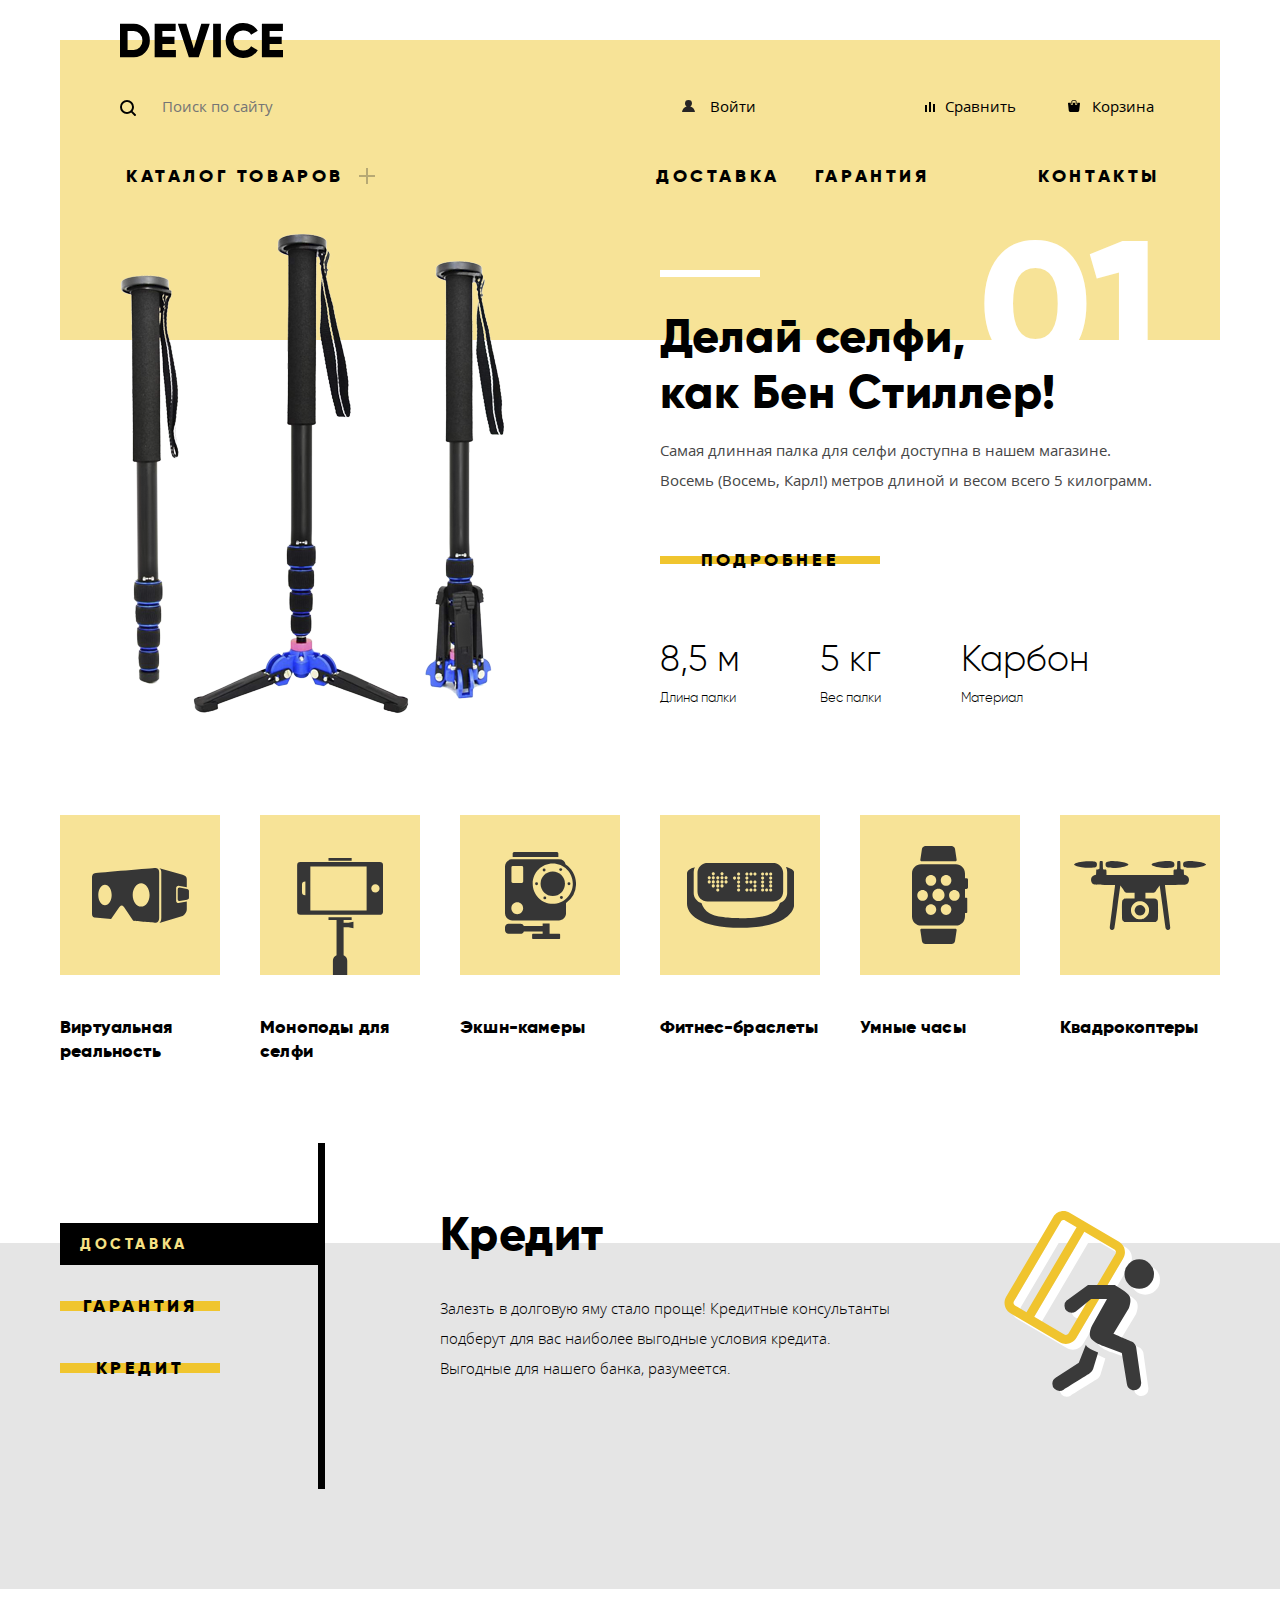
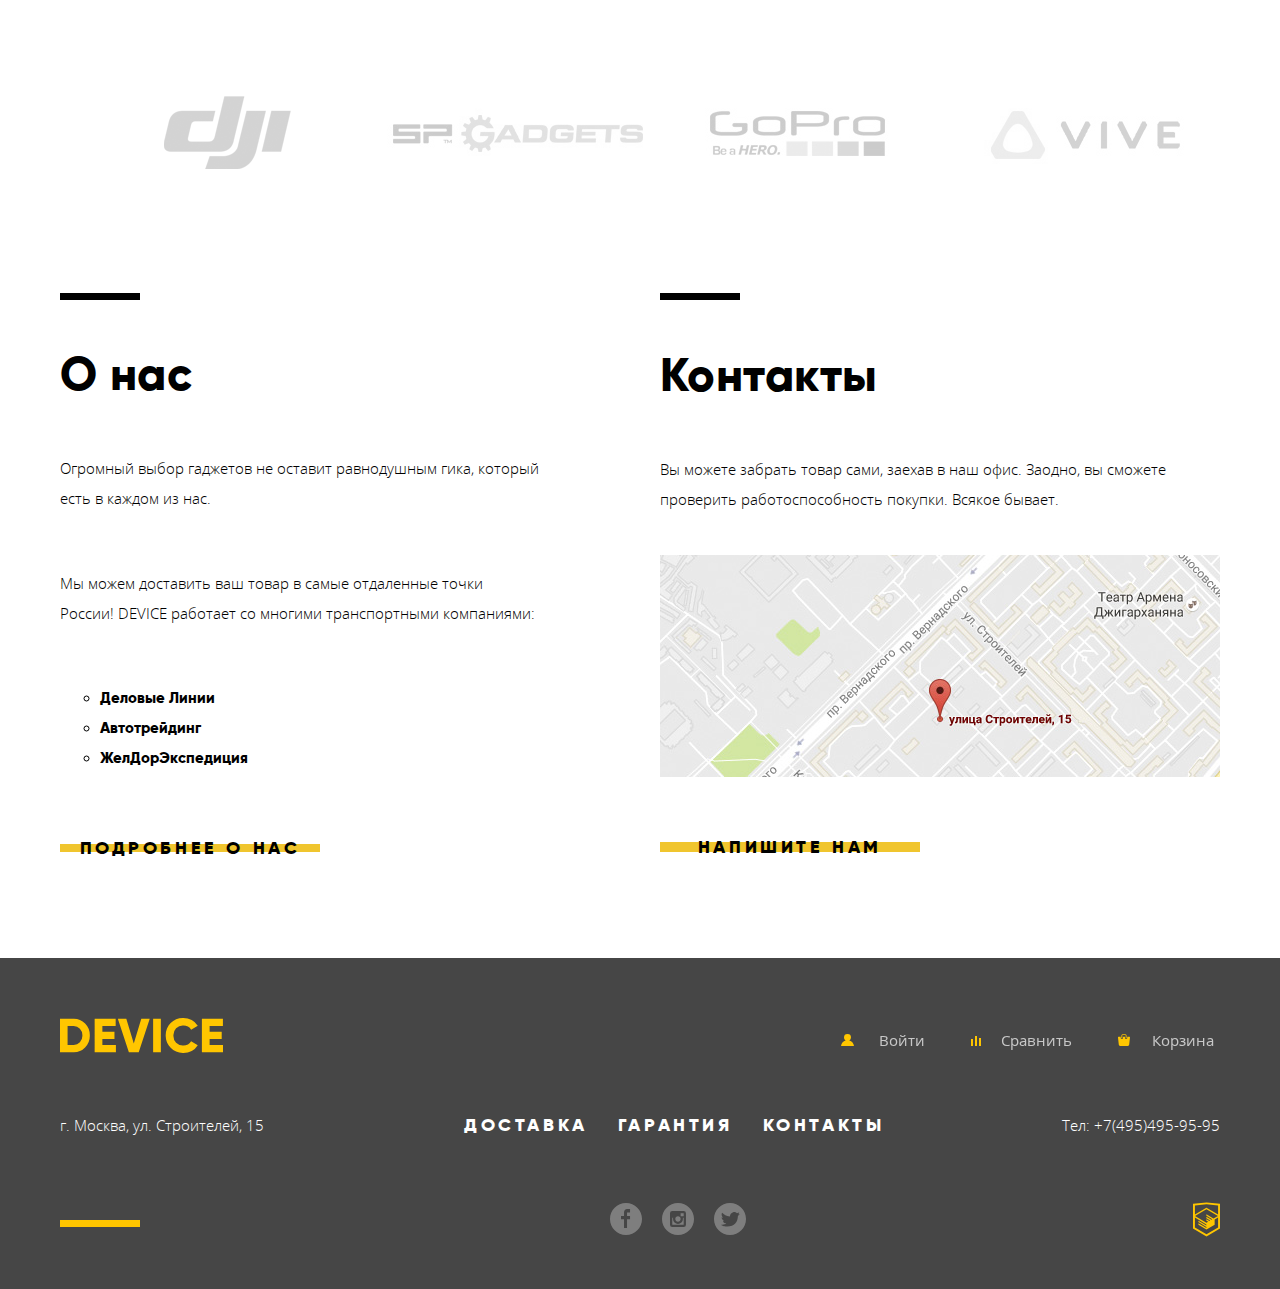
==== index.html @ 6a4970f3 "Верстка главной" ====
<!DOCTYPE html>
<html lang="ru">
<head>
	<meta charset="UTF-8">
	<title>Device</title>
    <link rel="stylesheet" href="css/fonts.css">
    <link rel="stylesheet" href="css/style.css">
</head>
<body class="page">
	<!-- Шапка -->
	<header class="header">
		<!-- Логотип -->
		<a class="logotype header__logotype">
			<svg xmlns="http://www.w3.org/2000/svg" width="163" height="35" viewBox="0 0 163 35">
                <path d="M-.151.702v33.6h13.532a15.72 15.72 0 0 0 11.72-4.824 16.458 16.458 0 0 0 4.712-11.976 16.458 16.458 0 0 0-4.712-11.976A15.723 15.723 0 0 0 13.381.702H-.151zM7.582 26.91V8.091h5.8a8.646 8.646 0 0 1 6.5 2.568 9.407 9.407 0 0 1 2.489 6.84 9.406 9.406 0 0 1-2.489 6.84 8.642 8.642 0 0 1-6.5 2.568h-5.8zm34.8-5.952h12.082v-7.3H42.378V8.091h13.291V.702H34.645v33.6H55.91V26.91H42.378v-5.952zm36.343 13.344L89.744.702h-8.458l-7.491 24.72L66.304.702h-8.457l11.019 33.6h9.859zm14.4 0h7.733V.702h-7.733v33.6zm38.615-1.416a15.506 15.506 0 0 0 6.041-5.688l-6.67-3.84a7.482 7.482 0 0 1-3.165 3.024 9.87 9.87 0 0 1-4.664 1.1 9.595 9.595 0 0 1-7.177-2.736 9.909 9.909 0 0 1-2.682-7.248 9.909 9.909 0 0 1 2.682-7.248 9.595 9.595 0 0 1 7.177-2.736 9.897 9.897 0 0 1 4.639 1.08 7.592 7.592 0 0 1 3.19 3.048l6.67-3.84a15.873 15.873 0 0 0-6.09-5.688 17.42 17.42 0 0 0-8.409-2.088c-9.779-.272-17.797 7.691-17.591 17.472-.208 9.781 7.809 17.747 17.588 17.476a17.52 17.52 0 0 0 8.458-2.088zm17.881-11.928h12.082v-7.3h-12.085V8.091h13.29V.702h-21.023v33.6h21.265V26.91h-13.532v-5.952z" data-name="-e-logo"/>
            </svg>
		</a>
		<!-- Меню -->
		<section class="menu">
			<h2 class="visually-hidden">Меню</h2>
			<!-- Поиск -->
			<form class="search search-icon" action="https://echo.htmlacademy.ru" method="get">
				<input class="search__input" name="search-field" type="text" placeholder="Поиск по сайту">
			</form>

			<!-- Блок пользователя -->
			<ul class="user-menu">
				<li class="user-menu__item">
					<button class="user-menu__button login-icon" type="button">Войти</button>
				</li>
			</ul>

			<!-- Блок корзины -->
			<ul class="cart-menu">
				<li class="cart-menu__item">
					<button class="cart-menu__button compare-icon" type="button">Сравнить</button>
				</li>
				<li class="cart-menu__item">
					<button class="cart-menu__button cart-icon" type="button">Корзина</button>
				</li>
			</ul>
		</section>

		<!-- Навигация -->
		<nav class="navigation">
			<h2 class="visually-hidden">Навигация</h2>
			<ul class="navigation__list">
				<li class="navigation__item">
					<button class="navigation__button plus-icon" type="button">Каталог товаров</button>
				</li>
				<li class="navigation__item">
					<a class="navigation__link" href="">Доставка</a>
				</li>
				<li class="navigation__item">
					<a class="navigation__link" href="">Гарантия</a>
				</li>
				<li class="navigation__item">
					<a class="navigation__link" href="">Контакты</a>
				</li>
			</ul>

            <div class="dropdown navigation__dropdown">
                <ul class="dropdown__list">
                    <li class="dropdown__item">
                        <a class="dropdown__link" href="">Виртуальная реальность</a>
                    </li>
                    <li class="dropdown__item">
                        <a class="dropdown__link" href="">Моноподы для селфи</a>
                    </li>
                    <li class="dropdown__item">
                        <a class="dropdown__link" href="">Экшн-камеры</a>
                    </li>
                    <li class="dropdown__item">
                        <a class="dropdown__link" href="">Фитнес-браслеты</a>
                    </li>
                    <li class="dropdown__item">
                        <a class="dropdown__link" href="">Умные часы</a>
                    </li>
                    <li class="dropdown__item">
                        <a class="dropdown__link" href="">Квадрокоптеры</a>
                    </li>
                </ul>
            </div>
		</nav>
	</header>

	<!-- Основное содержание -->
	<main class="main">
		<!-- Промо -->
		<section class="promo">
			<h2 class="visually-hidden">Специальные предложения</h2>
			<!-- Слайдер -->
			<div class="slider">
				<ul class="slider__cards">
					<li class="product-card slider__card">
						<div class="product-card__info">
							<h3 class="product-card__title">
								Делай селфи, <br>
								как Бен Стиллер!
							</h3>
							<p class="product-card__text">
								Самая длинная палка для селфи доступна в нашем магазине.<br>
								Восемь (Восемь, Карл!) метров длиной и весом всего 5 килограмм.
							</p>
                            <div class="product-card__row">
                                <a class="button product-card__button" href="">Подробнее</a>
                            </div>
							<dl class="product-card__characters">
								<div class="product-card__characters-group">
									<dt class="product-card__key">Длина палки</dt>
									<dd class="product-card__value">8,5 м</dd>
								</div>
								<div class="product-card__characters-group">
									<dt class="product-card__key">Вес палки</dt>
									<dd class="product-card__value">5 кг</dd>
								</div>
								<div class="product-card__characters-group">
									<dt class="product-card__key">Материал</dt>
									<dd class="product-card__value">Карбон</dd>
								</div>
							</dl>
						</div>
						<img class="product-card__image" src="img/slider-1-png.png" alt="Самая длинная селфи-палка" width="384" height="486">
                        <span class="slider__index">01</span>
					</li>
					<li class="product-card slider__card">
						<div class="product-card__info">
							<h3 class="product-card__title">
								Худеем<br>
								правильно!
							</h3>
							<p class="product-card__text">
								Мотивирующие фитнес-браслеты помогут найти в себе силы
								не пропускать занятия и соблюдать диету.
							</p>
                            <a class="button" href="">Подробнее</a>
							<dl class="product-card__characters">
								<div class="product-card__characters-group">
									<dt class="product-card__key">Без подзарядки</dt>
									<dd class="product-card__value">48 часов</dd>
								</div>
							</dl>
						</div>
						<img class="product-card__image" src="img/slider-2-png.png" alt="Мотивирующий фитнес-браслет" width="345" height="485">
                        <span class="slider__index">02</span>
					</li>
					<li class="product-card slider__card">
						<div class="product-card__info">
							<h3 class="product-card__title">
								Порхает как бабочка,<br>
								жалит как пчела!
							</h3>
							<p class="product-card__text">
								Этот обычный, на первый взгляд, квадрокоптер оснащен
								мощным лазером, замаскированным под стандартную камеру.
							</p>
                            <a class="button" href="">Подробнее</a>
							<dl class="product-card__characters">
								<div class="product-card__characters-group">
									<dt class="product-card__key">Дальность полета</dt>
									<dd class="product-card__value">800 м</dd>
								</div>
								<div class="product-card__characters-group">
									<dt class="product-card__key">Радиус поражения</dt>
									<dd class="product-card__value">50 м</dd>
								</div>
							</dl>
						</div>
						<img class="product-card__image" src="img/slider-3-png.png" alt="Необычный квадрокоптер" width="526" height="334">
                        <span class="slider__index">03</span>
					</li>
				</ul>
			</div>
		</section>

		<!-- Каталог -->
		<section class="catalog main__catalog">
			<h2 class="visually-hidden">Каталог</h2>
			<ul class="catalog__list">
				<li class="catalog__item">
					<a class="catalog__link catalog__link--bg_virtual-reality" href="">Виртуальная реальность</a>
				</li>
				<li class="catalog__item">
					<a class="catalog__link catalog__link--bg_monopods-for-selfie" href="catalog.html">Моноподы для селфи</a>
				</li>
				<li class="catalog__item">
					<a class="catalog__link catalog__link--bg_action-cameras" href="">Экшн-камеры</a>
				</li>
				<li class="catalog__item">
					<a class="catalog__link catalog__link--bg_fitness-bracelets" href="">Фитнес-браслеты</a>
				</li>
				<li class="catalog__item">
					<a class="catalog__link catalog__link--bg_smart-watches" href="">Умные часы</a>
				</li>
				<li class="catalog__item">
					<a class="catalog__link catalog__link--bg_quadcopters" href="">Квадрокоптеры</a>
				</li>
			</ul>
		</section>

		<!-- Услуги -->
		<section class="services">
			<h2 class="visually-hidden">Услуги</h2>

            <div class="services__content">
    			<!-- Вкладки -->
    			<ul class="services__tabs">
    				<li class="services__tab">
    					<button class="services__button" type="button">Доставка</button>
    				</li>
    				<li class="services__tab">
    					<button class="button button--s" type="button">Гарантия</button>
    				</li>
    				<li class="services__tab">
    					<button class="button button--s" type="button">Кредит</button>
    				</li>
    			</ul>

                <div class="descriptions-wrapper">
                    <!-- Список описаний -->
        			<ul class="services__descriptions">
        				<li class="services__description delivery-icon">
        					<h3 class="services__title">Доставка</h3>
        					<p class="services__text">
        						Мы с удовольствием доставим ваш товар прямо к вашему подъезду совершенно бесплатно! Ведь мы неплохо заработаем, поднимая его на ваш этаж.
        					</p>
        				</li>
        				<li class="services__description warranty-icon">
        					<h3 class="services__title">Гарантия</h3>
        					<p class="services__text">
        						Если из-за возгорания купленного у нас товара у вас сгорит дом — не переживайте, мы выдадим вам новый.
        						Товар, не дом, конечно же.
        					</p>
        				</li>
        				<li class="services__description credit-icon">
        					<h3 class="services__title">Кредит</h3>
        					<p class="services__text">
        						Залезть в долговую яму стало проще! Кредитные консультанты подберут для вас наиболее выгодные
        						условия кредита. Выгодные для нашего банка, разумеется.
        					</p>
        				</li>
        			</ul>
                </div>
            </div>
		</section>

		<!-- Производители -->
		<section class="brands">
			<h2 class="visually-hidden">Популярные бренды</h2>
			<ul class="brands__list">
				<li class="brands__item">
					<img class="brands__image" src="img/logo-1-jpg.png" alt="" width="260" height="100">
				</li>
				<li class="brands__item">
					<img class="brands__image" src="img/logo-2-jpg.png" alt="" width="260" height="100">
				</li>
				<li class="brands__item">
					<img class="brands__image" src="img/logo-3-jpg.png" alt="" width="260" height="100">
				</li>
				<li class="brands__item">
					<img class="brands__image" src="img/logo-4-jpg.png" alt="" width="260" height="100">
				</li>
			</ul>
		</section>

		<div class="main__row">
			<!-- О нас -->
			<section class="about-us">
				<h2 class="about-us__title">О нас</h2>
				<p class="about-us__text">
					Огромный выбор гаджетов не оставит равнодушным гика, который есть в каждом из нас.
				</p>
				<p class="about-us__text">
					Мы можем доставить ваш товар в самые отдаленные точки России! DEVICE работает со многими транспортными компаниями:
				</p>
				<ul class="about-us__delivery-companies">
					<li class="about-us__delivery-company">Деловые Линии</li>
					<li class="about-us__delivery-company">Автотрейдинг</li>
					<li class="about-us__delivery-company">ЖелДорЭкспедиция</li>
				</ul>
				<a class="button button--xl about-us__button" href="">Подробнее о нас</a>
			</section>

			<!-- Контакты -->
			<section class="contacts">
				<h2 class="contacts__title">Контакты</h2>
				<p class="contacts__text">
					Вы можете забрать товар сами, заехав в наш офис. Заодно, вы сможете проверить работоспособность покупки. Всякое бывает.
				</p>
				<div class="contacts__map">
					<img src="img/map-jpg.jpg" alt="Карта" width="560" height="222">
				</div>
				<button class="button button--xl contacts__button" type="button">Напишите нам</button>
			</section>
		</div>
	</main>

	<!-- Подвал -->
	<footer class="footer">
		<div class="footer__row">
			<!-- Логотип -->
			<a class="logotype logotype--gold">
				<svg xmlns="http://www.w3.org/2000/svg" width="163" height="35" viewBox="0 0 163 35">
                    <path d="M-.151.702v33.6h13.532a15.72 15.72 0 0 0 11.72-4.824 16.458 16.458 0 0 0 4.712-11.976 16.458 16.458 0 0 0-4.712-11.976A15.723 15.723 0 0 0 13.381.702H-.151zM7.582 26.91V8.091h5.8a8.646 8.646 0 0 1 6.5 2.568 9.407 9.407 0 0 1 2.489 6.84 9.406 9.406 0 0 1-2.489 6.84 8.642 8.642 0 0 1-6.5 2.568h-5.8zm34.8-5.952h12.082v-7.3H42.378V8.091h13.291V.702H34.645v33.6H55.91V26.91H42.378v-5.952zm36.343 13.344L89.744.702h-8.458l-7.491 24.72L66.304.702h-8.457l11.019 33.6h9.859zm14.4 0h7.733V.702h-7.733v33.6zm38.615-1.416a15.506 15.506 0 0 0 6.041-5.688l-6.67-3.84a7.482 7.482 0 0 1-3.165 3.024 9.87 9.87 0 0 1-4.664 1.1 9.595 9.595 0 0 1-7.177-2.736 9.909 9.909 0 0 1-2.682-7.248 9.909 9.909 0 0 1 2.682-7.248 9.595 9.595 0 0 1 7.177-2.736 9.897 9.897 0 0 1 4.639 1.08 7.592 7.592 0 0 1 3.19 3.048l6.67-3.84a15.873 15.873 0 0 0-6.09-5.688 17.42 17.42 0 0 0-8.409-2.088c-9.779-.272-17.797 7.691-17.591 17.472-.208 9.781 7.809 17.747 17.588 17.476a17.52 17.52 0 0 0 8.458-2.088zm17.881-11.928h12.082v-7.3h-12.085V8.091h13.29V.702h-21.023v33.6h21.265V26.91h-13.532v-5.952z" data-name="-e-logo"/>
                </svg>
			</a>

			<!-- Блок пользователя -->
			<ul class="user-menu footer__user-menu">
				<li class="user-menu__item login-icon login-icon--gold">
					<button class="user-menu__button user-menu__button--color_white" type="button">Войти</button>
				</li>
			</ul>

			<!-- Блок корзины -->
			<ul class="cart-menu footer__cart-menu">
				<li class="cart-menu__item compare-icon compare-icon--gold">
					<button class="cart-menu__button cart-menu__button--color_white" type="button">Сравнить</button>
				</li>
				<li class="cart-menu__item cart-icon cart-icon--gold">
					<button class="cart-menu__button cart-menu__button--color_white" type="button">Корзина</button>
				</li>
			</ul>
		</div>

		<div class="footer__row">
			<address class="address">г. Москва, ул. Строителей, 15</address>

			<!-- Навигация -->
			<nav class="footer-navigation">
				<h2 class="visually-hidden">Навигация</h2>
				<ul class="footer-navigation__list">
					<li class="footer-navigation__item">
						<a class="footer-navigation__link" href="">Доставка</a>
					</li>
					<li class="footer-navigation__item">
						<a class="footer-navigation__link" href="">Гарантия</a>
					</li>
					<li class="footer-navigation__item">
						<a class="footer-navigation__link" href="">Контакты</a>
					</li>
				</ul>
			</nav>

			<span class="telephone">Тел: <a href="tel:+74954959595">+7(495)495-95-95</a></span>
		</div>

		<div class="footer__row footer__string">
			<!-- Социальные сети -->
			<ul class="socials">
				<li class="socials__item">
					<a class="socials__link" href="">
						<img src="img/fb.svg" alt="Мы в Фейсбук" width="32" height="32">
					</a>
				</li>
				<li class="socials__item">
					<a class="socials__link" href="">
						<img src="img/instagram.svg" alt="Мы в Инстаграм" width="32" height="32">
					</a>
				</li>
				<li class="socials__item">
					<a class="socials__link" href="">
						<img src="img/twitter.svg" alt="Мы в Твиттер" width="32" height="32">
					</a>
				</li>
			</ul>

			<!-- Копирайт -->
			<a class="copyright" href="https://up.htmlacademy.ru/htmlcss/26" target="_blank">
				<img src="img/logo-html.svg" alt="Разработано HTML Academy" width="27" height="35">
			</a>
		</div>
	</footer>

	<!-- Модальное окно: Написать нам -->
	<div class="contacts--modal">
		<form class="contacts--modal__form" action="https://echo.htmlacademy.ru" method="post">
			<label for="name-field--modal">Ваше имя:</label>
			<input class="contacts--modal__name-field" id="name-field--modal" type="text">
			<label for="email-field--modal">Ваш e-mail:</label>
			<input class="contacts--modal__email-field" id="email-field--modal" type="email">
			<label for="text-field--modal">Текст письма:</label>
			<textarea class="contacts--modal__text-field" name="text" id="text-field--modal">
				В свободной форме
			</textarea>
			<button class="button" type="submit">Отправить</button>
		</form>
		<button class="contacts--modal__close-button">Закрыть</button>
	</div>

	<!-- Модальное окно: Карта -->
	<div class="map--modal">
        <a class="map--modal__link" href="https://www.google.ru/maps/place/%D1%83%D0%BB.+%D0%A1%D1%82%D1%80%D0%BE%D0%B8%D1%82%D0%B5%D0%BB%D0%B5%D0%B9,+15,+%D0%9C%D0%BE%D1%81%D0%BA%D0%B2%D0%B0,+119311/@55.687034,37.5274293,17z/data=!3m1!4b1!4m5!3m4!1s0x46b54cf65f5c8955:0x694710ccd55501e!8m2!3d55.687031!4d37.529618?hl=ru" target="_blank">
            <img class="map--modal__image" src="img/map-big-jpg.jpg" alt="Адрес: г. Москва, ул. Строителей д. 15" width="960" height="559">
        </a>
		<button class="map--modal__close-button">Закрыть</button>
	</div>
    <script type="text/javascript">
        var sliderCards = document.querySelector(".slider__cards");
        var positionIndex = 0;

        setInterval(function(){
            positionIndex += 600;

            if (positionIndex > 1200) {
                positionIndex = 0;
            }

            sliderCards.style.transform = "translateY(-" + positionIndex + "px)";
        }, 10000);
    </script>
</body>
</html>
---- css/fonts.css ----
@font-face {
  font-family: "Open Sans";
  src: url("../fonts/opensans.woff2") format("woff2"),
       url("../fonts/opensans.woff") format("woff"),
       url("../fonts/OpenSans-Regular.ttf") format("truetype");
  font-weight: 500;
}

@font-face {
  font-family: "Open Sans";
  src: url("../fonts/opensanslight.woff2") format("woff2"),
       url("../fonts/opensanslight.woff") format("woff"),
       url("../fonts/OpenSans-Light.ttf") format("truetype");
  font-weight: 100;
}

@font-face {
  font-family: "Gilroy";
  src: url("../fonts/gilroylight.woff2") format("woff2"),
       url("../fonts/gilroylight.woff") format("woff"),
       url("../fonts/Gilroylight.ttf") format("truetype");
  font-weight: 100;
}

@font-face {
  font-family: "Gilroy";
  src: url("../fonts/gilroyextrabold.woff2") format("woff2"),
       url("../fonts/gilroyextrabold.woff") format("woff"),
       url("../fonts/Gilroyextrabold.ttf") format("truetype");
  font-weight: 900;
}
---- css/style.css ----
*:focus {
  outline: none;
  box-shadow: 0 5px 0 0 rgba(0, 0, 0, 0.5);
}

*, *::before, *::after {
  box-sizing: inherit;
  font: inherit;
}

html {
  box-sizing: border-box;
}

html,
body {
  /* Типографика */
  font-family: "Open Sans";
  font-weight: 100;
  font-size: 15px;
  font-weight: normal;
  line-height: 30px;

  /* Оформление */
  background-color: #fff;
}

body {
  /* Блочная модель */
  margin: 0;
  padding-top: 40px;
}

a,
button {
  /* Типографика */
  font: inherit;

  cursor: pointer;
}

a {
  /* Типографика */
  text-decoration: none;
  color: #000;
}

.visually-hidden {
  /* Пока не доступное скрытие элементов */
  display: none;
}

/* Логотип */
.logotype--gold svg {
  /* Оформление */
  fill: #ffc600;
}

/* Кнопка */
.button {
  /* Позиционирование */
  position: relative;
  z-index: 10;

  /* Блочная модель */
  display: block;
  width: 220px;

  /* Типографика */
  font-family: "Gilroy";
  font-weight: 900;
  font-size: 18px;
  line-height: 40px;
  text-transform: uppercase;
  letter-spacing: 3.6px;
  text-align: center;

  /* Оформление */
  background: none;
  background-color: transparent;
  border: none;
}

.button--s {
  width: 160px;
}

.button--xl {
  width: 260px;
}

.button::before {
  content: "";

  /* Позиционирование */
  position: absolute;
  top: 16px;
  bottom: 16px;
  left: 0;
  right: 0;
  z-index: -1;

  /* Блочная модель */
  display: block;
  padding: 0;

  /* Анимация */
  transition: top, bottom;
  transition-duration: 0.3s;

  /* Оформление */
  background-color: #f0c52e;
}

.button:hover::before {
  /* Позиционирование */
  top: 0;
  bottom: 0;
}

.button:active {
  /* Оформление */
  opacity: 0.3;
}

.contacts--modal,
.map--modal {
  display: none;
}

/***********************************************/
/********************* Шапка *******************/
/***********************************************/

.header {
  /* Позиционирование */
  position: relative;

  /* Блочная модель */
  width: 1160px;
  min-height: 300px;
  padding-top: 50px;
  padding-left: 60px;
  padding-right: 60px;
  margin: 0 auto;

  /* Оформление */
  background-color: #F7E397;
}

.header__logotype {
  /* Позиционирование */
  position: absolute;
  top: -17px;
}

/***********************************************/
/********************* Меню ********************/
/***********************************************/

.menu {
  /* Блочная модель */
  display: flex;
  margin-bottom: 40px;
}

.search {
  /* Блочная модель */
  margin-right: 315px;
}

.search__input {
  /* Типографика */
  font: inherit;

  /* Оформление */
  background: none;
  border: none;
}

.search-icon::before {
  content: "";

  /* Блочная модель */
  display: inline-block;
  margin-right: 20px;
  width: 16px;
  height: 16px;

  /* Типографика */
  vertical-align: middle;

  /* Оформление */
  background-image: url("../img/search.svg");
}

.user-menu {
  /* Блочная модель */
  display: flex;
  margin: 0;
  padding: 0;

  /* Оформление */
  list-style: none;
}

.user-menu__button {
  /* Оформление */
  background: none;
  border: none;
}

.login-icon::before {
  content: "";

  /* Блочная модель */
  display: inline-block;
  margin-right: 15px;
  width: 13px;
  height: 12px;

  /* Блочная модель */
  background-image: url("../img/user.svg");
}

.cart-menu {
  /* Блочная модель */
  display: flex;
  margin: 0;
  margin-left: auto;
  padding: 0;

  /* Оформление */
  list-style: none;
}

.cart-menu__button {
  /* Оформление */
  background: none;
  border: none;
}

.compare-icon::before {
  content: "";

  /* Блочная модель */
  display: inline-block;
  margin-right: 10px;
  width: 10px;
  height: 10px;

  /* Оформление */
  background-image: url("../img/compare.svg");
}

.cart-icon::before {
  content: "";

  /* Блочная модель */
  display: inline-block;
  margin-right: 12px;
  width: 12px;
  height: 12px;

  /* Оформление */
  background-image: url("../img/cart.svg");
}

.cart-menu__item:last-child {
  /* Блочная модель */
  margin-left: 40px;
}

/***********************************************/
/****************** Навигация ******************/
/***********************************************/

.navigation__list {
  /* Блочная модель */
  display: flex;
  padding: 0;
  margin: 0;

  /* Типографика */
  font-family: "Gilroy";
  font-weight: 900;

  /* Оформление */
  list-style: none;
}

.navigation__item {
  /* Блочная модель */
  margin-right: 35px;
}

.navigation__item:first-child {
  /* Блочная модель */
  margin-right: 275px;
}

.navigation__item:last-child {
  /* Блочная модель */
  margin-left: auto;
  margin-right: 0;
}

.navigation__button {
  /* Типографика */
  font-size: 18px;
  line-height: 24px;
  text-transform: uppercase;
  letter-spacing: 3.6px;

  /* Оформление */
  background: none;
  border: none;
}

.plus-icon::after {
  content: "";

  /* Блочная модель */
  display: inline-block;
  margin-left: 15px;
  width: 16px;
  height: 16px;

  /* Типографика */
  vertical-align: -2px;

  /* Оформление */
  background-image: url("../img/plus.svg");
  opacity: 0.3;
}

.navigation__link {
  /* Типографика */
  font-size: 18px;
  line-height: 24px;
  text-transform: uppercase;
  letter-spacing: 3.6px;
}

.dropdown {
  /* Блочная модель */
  display: none;
}

/***********************************************/
/****************** Промо блок *****************/
/***********************************************/

.promo {
  /* Позиционирование */
  position: relative;
  z-index: 0;

  /* Блочная модель */
  width: 1160px;
  padding-left: 60px;
  padding-right: 60px;
  margin: 0 auto;
  margin-top: -125px;
  margin-bottom: 50px;
}

.slider {
  /* Блочная модель */
  height: 550px;

  /* Разное */
  overflow: hidden;
}

.slider__cards {
  /* Блочная модель */
  padding: 0;

  /* Анимация */
  transition: transform 0.5s ease-in-out;

  /* Разное */
  transform: translateY(0px);
}

.product-card {
  /* Позиционирование */
  position: relative;

  /* Блочная модель */
  display: flex;
  flex-direction: row-reverse;
  justify-content: space-between;
  height: 550px;
  padding: 0;
  margin: 0;
  margin-bottom: 50px;
}

.product-card__info {
  /* Позиционирование */
  position: relative;

  /* Блочная модель */
  width: 500px;
}

.product-card__info::before {
  content: "";

  /* Позиционирование */
  position: absolute;
  top: 40px;

  /* Блочная модель */
  display: block;
  width: 100px;
  height: 7px;

  /* Оформление */
  background-color: #fff;
}

.product-card__title {
  /* Блочная модель */
  margin: 0;
  margin-top: 78px;

  /* Типографика */
  font-family: "Gilroy";
  font-weight: bolder;
  font-size: 47px;
  line-height: 56px;
  letter-spacing: 0.47px;
}

.product-card__text {
  /* Блочная модель */
  margin-bottom: 45px;

  /* Оформление */
  color: #464646;
}

.product-card__button {
  /* Блочная модель */
  margin-bottom: 55px;
}

.product-card__characters {
  /* Блочная модель */
  display: flex;

  /* Типографика */
  font-family: "Gilroy";
  font-weight: 100;
}

.product-card__characters-group {
  /* Блочная модель */
  display: flex;
  flex-direction: column-reverse;
  align-items: flex-start;
  margin-right: 80px;
}

.product-card__characters-group:last-child {
  /* Блочная модель */
  margin: 0;
}

.product-card__key {
  /* Типографика */
  font-size: 13px;
}

.product-card__value {
  /* Блочная модель */
  margin: 0;

  /* Типографика */
  font-size: 36px;
  line-height: 48px;
}

.slider__index {
  /* Позиционирование */
  position: absolute;
  top: -15px;
  right: 0;

  /* Типографика */
  font-family: "Gilroy";
  font-weight: bolder;
  font-size: 179px;
  line-height: 179px;
  color: #fff;
}

/***********************************************/
/****************** Каталог ********************/
/***********************************************/

.main__catalog {
  margin-bottom: 180px;
}

.catalog {
  /* Блочная модель */
  width: 1160px;
  margin-left: auto;
  margin-right: auto;
}

.catalog__list {
  /* Блочная модель */
  display: flex;
  justify-content: space-between;
  padding: 0;
  margin: 0;

  /* Типографика */
  font-family: "Gilroy";
  font-weight: 900;
  font-size: 18px;
  line-height: 24px;
  letter-spacing: 0.18px;

  /* Оформление */
  list-style: none;
}

.catalog__item {
  /* Блочная модель */
  width: 160px;
}

.catalog__link::before {
  content: "";

  /* Блочная модель */
  display: block;
  height: 160px;
  margin-bottom: 40px;

  /* Оформление */
  background-color: #F7E397;
}

.catalog__link--bg_virtual-reality::before {
  /* Оформление */
  background-image: url("../img/popular-1.svg");
  background-size: 97px 55px;
  background-repeat: no-repeat;
  background-position: 50% 50%;
}

.catalog__link--bg_monopods-for-selfie::before {
  /* Оформление */
  background-image: url("../img/popular-2.svg");
  background-size: 86px 117px;
  background-repeat: no-repeat;
  background-position: 50% 100%;
}

.catalog__link--bg_action-cameras::before {
  /* Оформление */
  background-image: url("../img/popular-3.svg");
  background-size: 71px 87px;
  background-repeat: no-repeat;
  background-position: 50% 50%;
}

.catalog__link--bg_fitness-bracelets::before {
  /* Оформление */
  background-image: url("../img/popular-4.svg");
  background-size: 107px 65px;
  background-repeat: no-repeat;
  background-position: 50% 50%;
}

.catalog__link--bg_smart-watches::before {
  /* Оформление */
  background-image: url("../img/popular-5.svg");
  background-size: 56px 98px;
  background-repeat: no-repeat;
  background-position: 50% 50%;
}

.catalog__link--bg_quadcopters::before {
  /* Оформление */
  background-image: url("../img/popular-6.svg");
  background-size: 132px 69px;
  background-repeat: no-repeat;
  background-position: 50% 50%;
}

/***********************************************/
/******************* Услуги ********************/
/***********************************************/

.services {
  margin-bottom: 95px;

  background-color: #e5e5e5;
}

.services__content {
  position: relative;
  top: -100px;
  display: flex;
  justify-content: space-between;
  width: 1160px;
  margin-left: auto;
  margin-right: auto;
}

.services__tabs {
  padding: 0;
  padding-top: 80px;
  padding-bottom: 80px;
  margin: 0;
  list-style: none;
  border-right: 7px solid black;
}

.services__tab {
  margin-bottom: 20px;
}

.services__button {
  padding-left: 20px;
  padding-right: 130px;
  font-family: "Gilroy";
  font-weight: 900;
  text-transform: uppercase;
  letter-spacing: 3.6px;
  line-height: 40px;
  color: #f7e184;
  background-color: #000;
  border: none;
}

.descriptions-wrapper {
  width: 900px;
  height: 300px;
  overflow: hidden;
}

.services__descriptions {
  padding: 0;
  padding-top: 12px;
  padding-left: 115px;
  list-style: none;
  overflow: hidden;
  transform: translateY(-700px);
}

.services__description {
  height: 300px;
}

.services__description::before {
  content: "";

  display: block;
  width: 136px;
  height: 164px;
  margin-right: 60px;
  float: right;
}

.delivery-icon::before {
  background-image: url("../img/delivery.svg");
}

.warranty-icon::before {
  width: 171px;
  height: 194px;
  background-image: url("../img/warranty.svg");
}

.credit-icon::before {
  width: 156px;
  height: 186px;
  background-image: url("../img/credit.svg");
}

.delivery-icon::before {
  background-image: url("../img/delivery.svg");
}

.services__title {
  margin-bottom: 35px;
  font-family: "Gilroy";
  font-weight: 900;
  font-size: 47px;
  line-height: 47px;
  letter-spacing: 0.47px;
}

.services__text {
  width: 450px;
  font-family: "Open Sans";
  font-weight: 100;
  font-size: 15px;
  line-height: 30px;
}

/***********************************************/
/**************** Производители ****************/
/***********************************************/

.brands {
  width: 1160px;
  margin-left: auto;
  margin-right: auto;
  margin-bottom: 100px;
}

.brands__list {
  display: flex;
  justify-content: space-between;

  list-style: none;
}

.brands__image {
  filter: grayscale(100%);
  opacity: 0.2;
}


.main__row {
  display: flex;
  justify-content: space-between;
  width: 1160px;
  margin-left: auto;
  margin-right: auto;
}

.about-us {
  margin-right: 120px;
}

.about-us,
.contacts {
  display: flex;
  flex-direction: column;
  justify-content: space-between;
  padding-bottom: 90px;
}

.about-us::before,
.contacts::before {
  content: "";
  display: block;
  width: 80px;
  height: 7px;
  background-color: #000;
}

.about-us__title,
.contacts__title {
  margin-top: 50px;
  margin-bottom: 40px;
  font-family: "Gilroy";
  font-weight: 900;
  font-size: 47px;
  line-height: 48px;
  letter-spacing: 0.47px;
}

.about-us__text,
.contacts__text {
  margin-bottom: 40px;
  font-family: "Open Sans";
  font-size: 15px;
  font-weight: 100;
}

.about-us__delivery-companies {
  font-family: "Gilroy";
  font-weight: 900;
  list-style: circle;
}

.about-us__button,
.contacts__button {
  margin-top: 40px;
}

.footer {
  padding-top: 60px;
  color: #fff;
  background-color: #464646;
}

.footer__row {
  display: flex;
  align-items: center;
  width: 1160px;
  padding-bottom: 30px;
  margin-left: auto;
  margin-right: auto;
}

.footer__user-menu {
  margin-left: auto;
}

.footer__cart-menu {
  margin-left: 40px;
}

.user-menu__button--color_white {
  color: #fff;
  opacity: 0.7;
}

.cart-menu__button--color_white {
  color: #fff;
  opacity: 0.7;
}

.login-icon--gold::before {
  background-image: url("../img/user--gold.svg");
}

.compare-icon--gold::before {
  background-image: url("../img/compare--gold.svg");
}

.cart-icon--gold::before {
  background-image: url("../img/cart--gold.svg");
}

.socials {
  display: flex;
  list-style: none;
}

.socials__item {
  margin-right: 20px;
  opacity: 0.3;
}

.socials__item:last-child {
  margin-right: 0;
}

.footer__string::before {
  content: "";
  width: 80px;
  height: 7px;
  margin-right: 430px;
  background-color: #ffc600;
}

.telephone {
  margin-left: auto;
  font-weight: 100;
}

.telephone a {
  font-family: "Open Sans";
  font-weight: 100;
  color: #fff;
}

.address {
  margin-right: 160px;
  font-weight: 100;
}

.copyright {
  margin-left: auto;
}

.footer-navigation__list {
  display: flex;
  font-family: "Gilroy";
  font-size: 18px;
  font-weight: 900;
  text-transform: uppercase;
  letter-spacing: 3.6px;
  list-style: none;
}

.footer-navigation__item {
  margin-right: 30px;
}

.footer-navigation__item:last-child {
  margin-right: 0;
}

.footer-navigation__link {
  color: #fff;
}
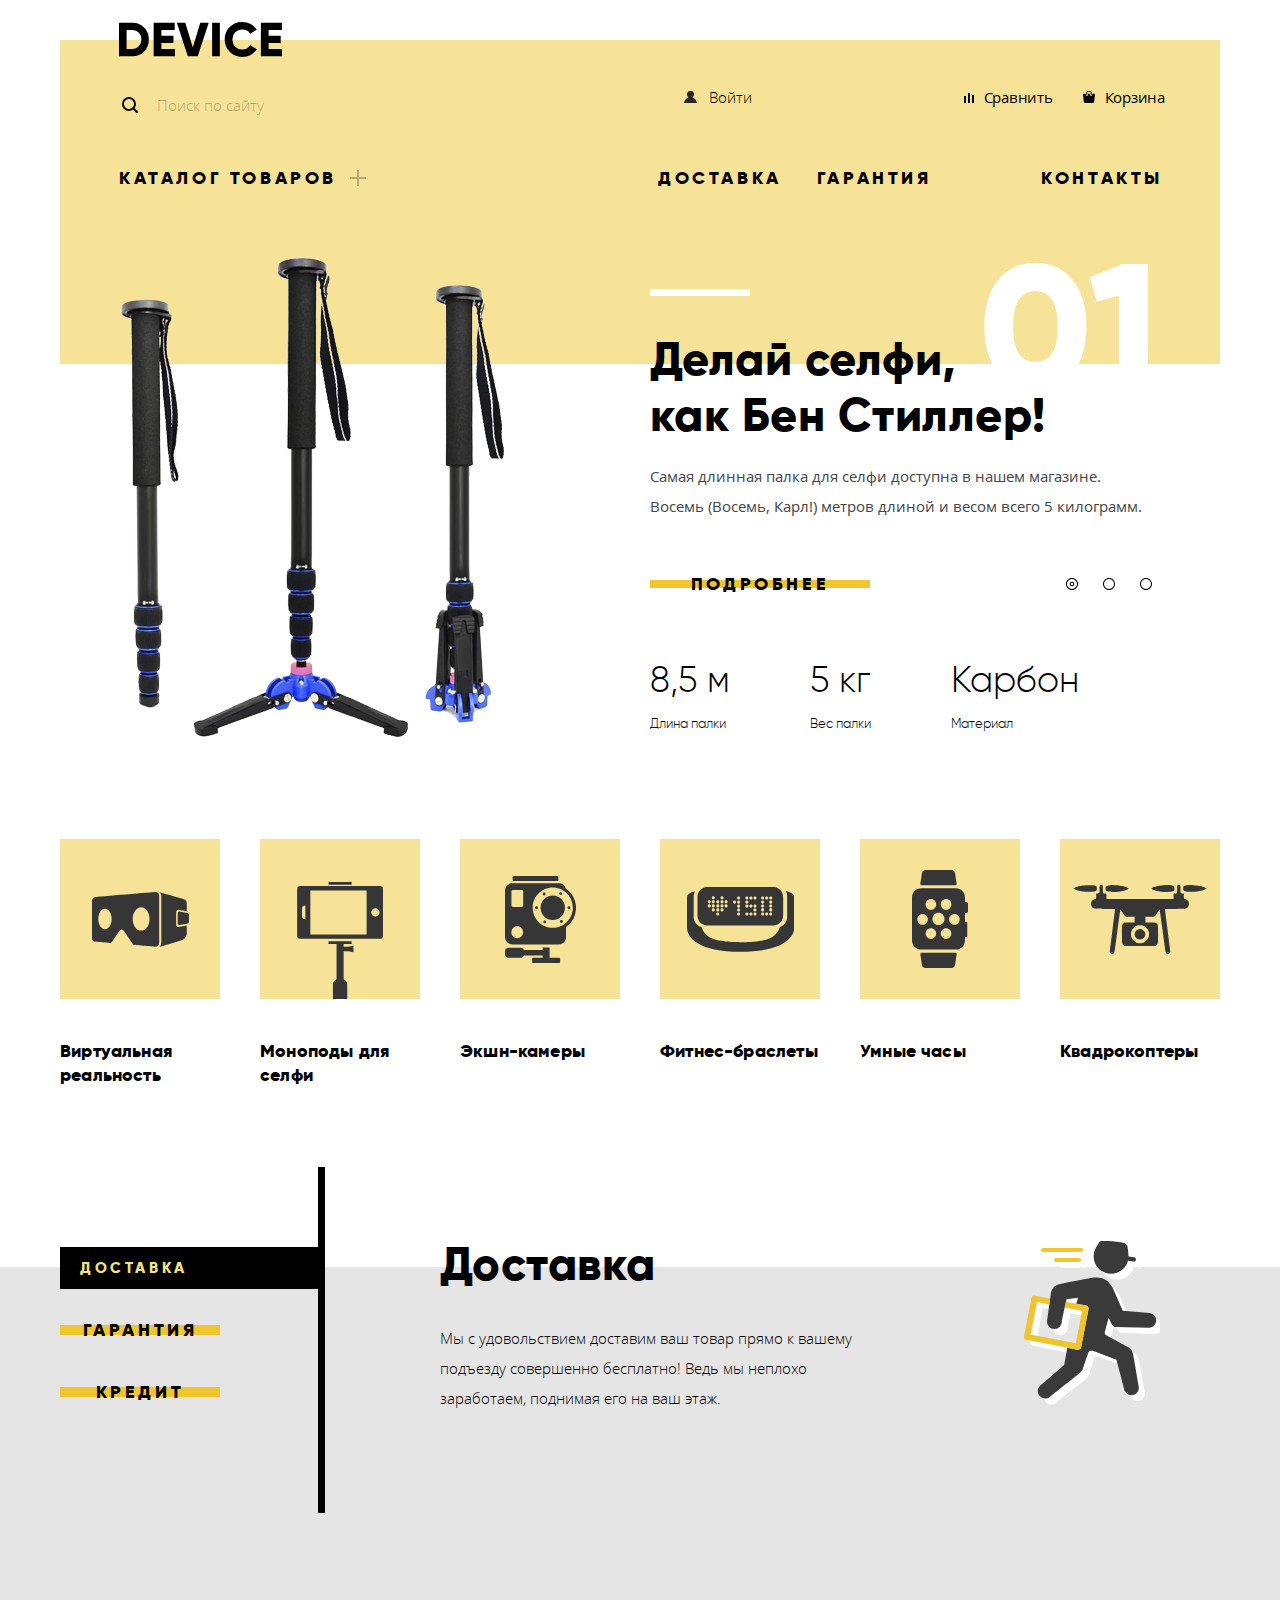
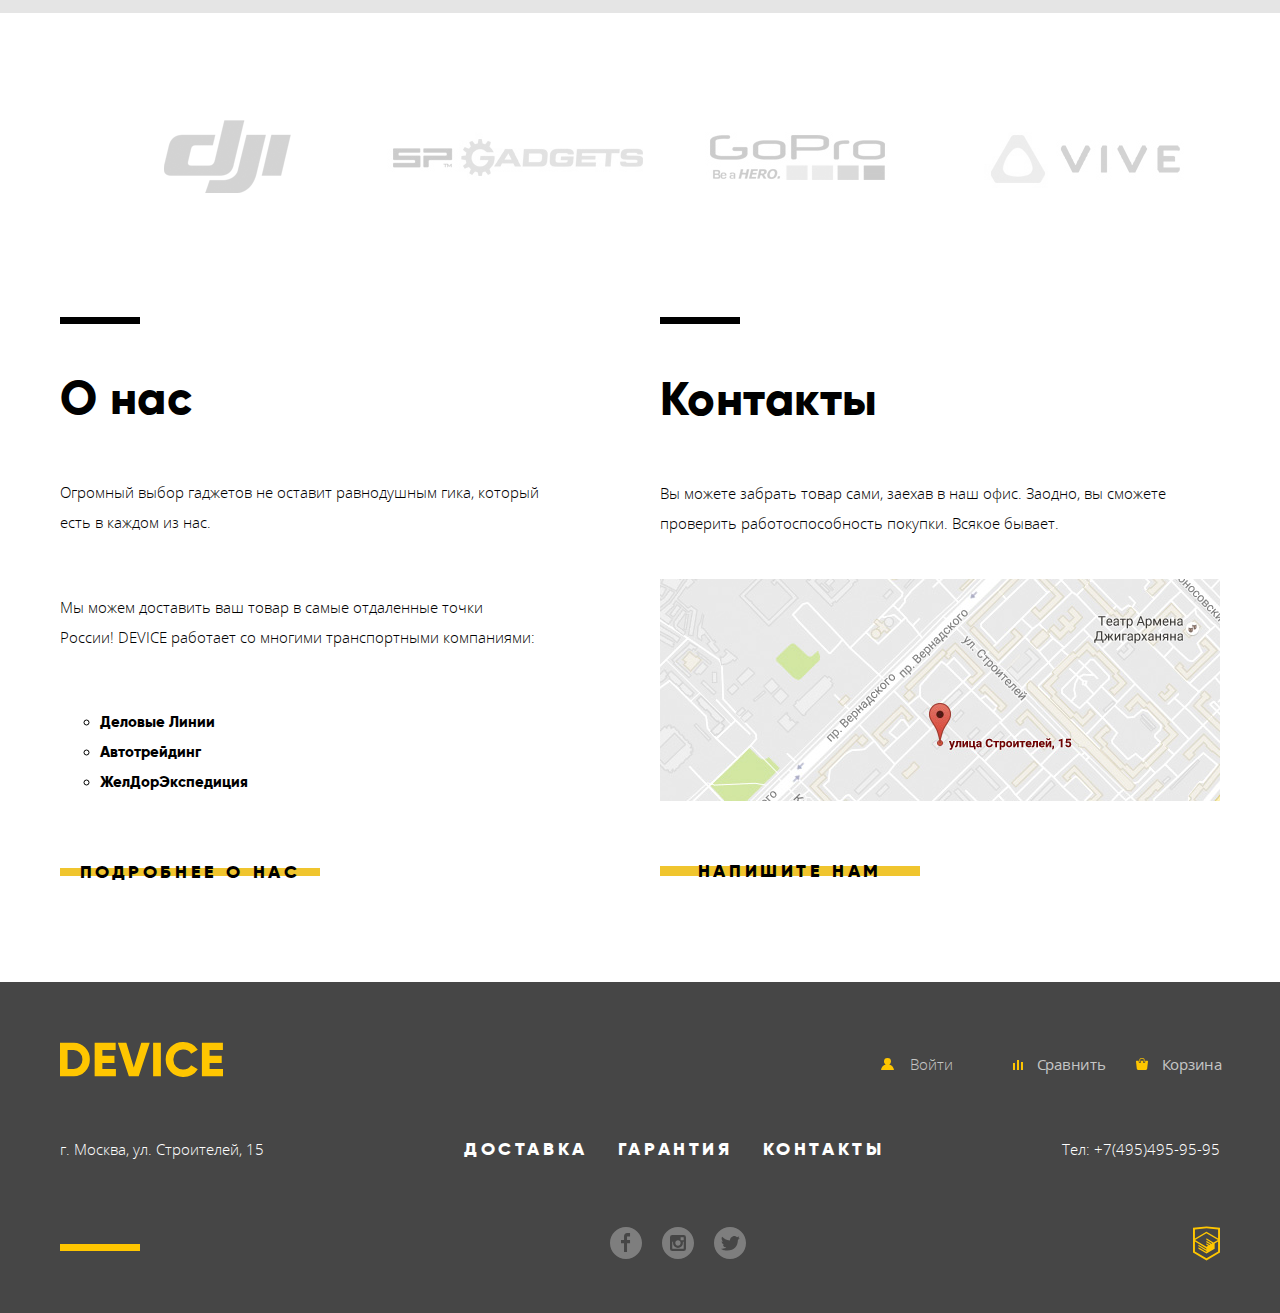
==== commit a3d9fb9e: "Коммит" ====
--- a/index.html
+++ b/index.html
@@ -10,7 +10,7 @@
 	<!-- Шапка -->
 	<header class="header">
 		<!-- Логотип -->
-		<a class="logotype header__logotype">
+		<a class="logotype header__logotype" aria-label="Логотип Device">
 			<svg xmlns="http://www.w3.org/2000/svg" width="163" height="35" viewBox="0 0 163 35">
                 <path d="M-.151.702v33.6h13.532a15.72 15.72 0 0 0 11.72-4.824 16.458 16.458 0 0 0 4.712-11.976 16.458 16.458 0 0 0-4.712-11.976A15.723 15.723 0 0 0 13.381.702H-.151zM7.582 26.91V8.091h5.8a8.646 8.646 0 0 1 6.5 2.568 9.407 9.407 0 0 1 2.489 6.84 9.406 9.406 0 0 1-2.489 6.84 8.642 8.642 0 0 1-6.5 2.568h-5.8zm34.8-5.952h12.082v-7.3H42.378V8.091h13.291V.702H34.645v33.6H55.91V26.91H42.378v-5.952zm36.343 13.344L89.744.702h-8.458l-7.491 24.72L66.304.702h-8.457l11.019 33.6h9.859zm14.4 0h7.733V.702h-7.733v33.6zm38.615-1.416a15.506 15.506 0 0 0 6.041-5.688l-6.67-3.84a7.482 7.482 0 0 1-3.165 3.024 9.87 9.87 0 0 1-4.664 1.1 9.595 9.595 0 0 1-7.177-2.736 9.909 9.909 0 0 1-2.682-7.248 9.909 9.909 0 0 1 2.682-7.248 9.595 9.595 0 0 1 7.177-2.736 9.897 9.897 0 0 1 4.639 1.08 7.592 7.592 0 0 1 3.19 3.048l6.67-3.84a15.873 15.873 0 0 0-6.09-5.688 17.42 17.42 0 0 0-8.409-2.088c-9.779-.272-17.797 7.691-17.591 17.472-.208 9.781 7.809 17.747 17.588 17.476a17.52 17.52 0 0 0 8.458-2.088zm17.881-11.928h12.082v-7.3h-12.085V8.091h13.29V.702h-21.023v33.6h21.265V26.91h-13.532v-5.952z" data-name="-e-logo"/>
             </svg>
@@ -19,24 +19,25 @@
 		<section class="menu">
 			<h2 class="visually-hidden">Меню</h2>
 			<!-- Поиск -->
-			<form class="search search-icon" action="https://echo.htmlacademy.ru" method="get">
-				<input class="search__input" name="search-field" type="text" placeholder="Поиск по сайту">
+			<form class="search" action="https://echo.htmlacademy.ru" method="GET">
+				<input class="search__input" name="search-field" type="text" placeholder="Поиск по сайту"><!--
+             --><button class="search__button" type="submit">Найти</button>
 			</form>
 
 			<!-- Блок пользователя -->
 			<ul class="user-menu">
 				<li class="user-menu__item">
-					<button class="user-menu__button login-icon" type="button">Войти</button>
+					<a class="user-menu__link login-icon" href="login.html">Войти</a>
 				</li>
 			</ul>
 
 			<!-- Блок корзины -->
 			<ul class="cart-menu">
 				<li class="cart-menu__item">
-					<button class="cart-menu__button compare-icon" type="button">Сравнить</button>
+					<a class="cart-menu__link compare-icon" href="compare.html">Сравнить</a>
 				</li>
 				<li class="cart-menu__item">
-					<button class="cart-menu__button cart-icon" type="button">Корзина</button>
+					<a class="cart-menu__link cart-icon" href="cart.html">Корзина</a>
 				</li>
 			</ul>
 		</section>
@@ -46,7 +47,7 @@
 			<h2 class="visually-hidden">Навигация</h2>
 			<ul class="navigation__list">
 				<li class="navigation__item">
-					<button class="navigation__button plus-icon" type="button">Каталог товаров</button>
+                    <button class="navigation__button plus-icon" type="button">Каталог товаров</button>
 				</li>
 				<li class="navigation__item">
 					<a class="navigation__link" href="">Доставка</a>
@@ -58,30 +59,34 @@
 					<a class="navigation__link" href="">Контакты</a>
 				</li>
 			</ul>
-
-            <div class="dropdown navigation__dropdown">
-                <ul class="dropdown__list">
-                    <li class="dropdown__item">
-                        <a class="dropdown__link" href="">Виртуальная реальность</a>
-                    </li>
-                    <li class="dropdown__item">
-                        <a class="dropdown__link" href="">Моноподы для селфи</a>
-                    </li>
-                    <li class="dropdown__item">
-                        <a class="dropdown__link" href="">Экшн-камеры</a>
-                    </li>
-                    <li class="dropdown__item">
-                        <a class="dropdown__link" href="">Фитнес-браслеты</a>
-                    </li>
-                    <li class="dropdown__item">
-                        <a class="dropdown__link" href="">Умные часы</a>
-                    </li>
-                    <li class="dropdown__item">
-                        <a class="dropdown__link" href="">Квадрокоптеры</a>
-                    </li>
-                </ul>
-            </div>
 		</nav>
+        <section class="dropdown">
+            <h3 class="visually-hidden">Каталог товаров</h3>
+            <ul class="dropdown__list">
+                <li class="dropdown__item">
+                    <a class="dropdown__link" href="">Виртуальная реальность</a>
+                </li>
+                <li class="dropdown__item">
+                    <a class="dropdown__link" href="catalog.html">Моноподы для селфи</a>
+                </li>
+                <li class="dropdown__item">
+                    <a class="dropdown__link" href="">Экшн-камеры</a>
+                </li>
+            </ul>
+            <ul class="dropdown__list">
+                <li class="dropdown__item">
+                    <a class="dropdown__link" href="">Фитнес-браслеты</a>
+                </li>
+                <li class="dropdown__item">
+                    <a class="dropdown__link" href="">Умные часы</a>
+                </li>
+            </ul>
+            <ul class="dropdown__list">
+                <li class="dropdown__item">
+                    <a class="dropdown__link" href="">Квадрокоптеры</a>
+                </li>
+            </ul>
+        </section>
 	</header>
 
 	<!-- Основное содержание -->
@@ -102,9 +107,7 @@
 								Самая длинная палка для селфи доступна в нашем магазине.<br>
 								Восемь (Восемь, Карл!) метров длиной и весом всего 5 килограмм.
 							</p>
-                            <div class="product-card__row">
-                                <a class="button product-card__button" href="">Подробнее</a>
-                            </div>
+                            <a class="button product-card__button" href="">Подробнее</a>
 							<dl class="product-card__characters">
 								<div class="product-card__characters-group">
 									<dt class="product-card__key">Длина палки</dt>
@@ -147,7 +150,7 @@
 					<li class="product-card slider__card">
 						<div class="product-card__info">
 							<h3 class="product-card__title">
-								Порхает как бабочка,<br>
+								Порхает как бабочка,
 								жалит как пчела!
 							</h3>
 							<p class="product-card__text">
@@ -170,6 +173,20 @@
                         <span class="slider__index">03</span>
 					</li>
 				</ul>
+                <ul class="slider-controls slider__controls">
+                    <li class="slider-controls__item">
+                        <input name="slider-button" id="slider-button1" type="radio" checked>
+                        <label class="slider-controls__button" for="slider-button1"></label>
+                    </li>
+                    <li class="slider-controls__item">
+                        <input name="slider-button" id="slider-button2" type="radio">
+                        <label class="slider-controls__button" for="slider-button2"></label>
+                    </li>
+                    <li class="slider-controls__item">
+                        <input name="slider-button" id="slider-button3" type="radio">
+                        <label class="slider-controls__button" for="slider-button3"></label>
+                    </li>
+                </ul>
 			</div>
 		</section>
 
@@ -299,7 +316,7 @@
 	<footer class="footer">
 		<div class="footer__row">
 			<!-- Логотип -->
-			<a class="logotype logotype--gold">
+			<a class="logotype logotype--gold" aria-label="Логотип Device">
 				<svg xmlns="http://www.w3.org/2000/svg" width="163" height="35" viewBox="0 0 163 35">
                     <path d="M-.151.702v33.6h13.532a15.72 15.72 0 0 0 11.72-4.824 16.458 16.458 0 0 0 4.712-11.976 16.458 16.458 0 0 0-4.712-11.976A15.723 15.723 0 0 0 13.381.702H-.151zM7.582 26.91V8.091h5.8a8.646 8.646 0 0 1 6.5 2.568 9.407 9.407 0 0 1 2.489 6.84 9.406 9.406 0 0 1-2.489 6.84 8.642 8.642 0 0 1-6.5 2.568h-5.8zm34.8-5.952h12.082v-7.3H42.378V8.091h13.291V.702H34.645v33.6H55.91V26.91H42.378v-5.952zm36.343 13.344L89.744.702h-8.458l-7.491 24.72L66.304.702h-8.457l11.019 33.6h9.859zm14.4 0h7.733V.702h-7.733v33.6zm38.615-1.416a15.506 15.506 0 0 0 6.041-5.688l-6.67-3.84a7.482 7.482 0 0 1-3.165 3.024 9.87 9.87 0 0 1-4.664 1.1 9.595 9.595 0 0 1-7.177-2.736 9.909 9.909 0 0 1-2.682-7.248 9.909 9.909 0 0 1 2.682-7.248 9.595 9.595 0 0 1 7.177-2.736 9.897 9.897 0 0 1 4.639 1.08 7.592 7.592 0 0 1 3.19 3.048l6.67-3.84a15.873 15.873 0 0 0-6.09-5.688 17.42 17.42 0 0 0-8.409-2.088c-9.779-.272-17.797 7.691-17.591 17.472-.208 9.781 7.809 17.747 17.588 17.476a17.52 17.52 0 0 0 8.458-2.088zm17.881-11.928h12.082v-7.3h-12.085V8.091h13.29V.702h-21.023v33.6h21.265V26.91h-13.532v-5.952z" data-name="-e-logo"/>
                 </svg>
@@ -308,17 +325,17 @@
 			<!-- Блок пользователя -->
 			<ul class="user-menu footer__user-menu">
 				<li class="user-menu__item login-icon login-icon--gold">
-					<button class="user-menu__button user-menu__button--color_white" type="button">Войти</button>
+					<a class="user-menu__link user-menu__link--color_white" href="login.html">Войти</a>
 				</li>
 			</ul>
 
 			<!-- Блок корзины -->
 			<ul class="cart-menu footer__cart-menu">
 				<li class="cart-menu__item compare-icon compare-icon--gold">
-					<button class="cart-menu__button cart-menu__button--color_white" type="button">Сравнить</button>
+					<a class="cart-menu__link cart-menu__link--color_white" href="compare.html">Сравнить</a>
 				</li>
 				<li class="cart-menu__item cart-icon cart-icon--gold">
-					<button class="cart-menu__button cart-menu__button--color_white" type="button">Корзина</button>
+					<a class="cart-menu__link cart-menu__link--color_white" href="cart.html">Корзина</a>
 				</li>
 			</ul>
 		</div>
@@ -395,19 +412,6 @@
         </a>
 		<button class="map--modal__close-button">Закрыть</button>
 	</div>
-    <script type="text/javascript">
-        var sliderCards = document.querySelector(".slider__cards");
-        var positionIndex = 0;
-
-        setInterval(function(){
-            positionIndex += 600;
-
-            if (positionIndex > 1200) {
-                positionIndex = 0;
-            }
-
-            sliderCards.style.transform = "translateY(-" + positionIndex + "px)";
-        }, 10000);
-    </script>
+    <script src="js/script.js"></script>
 </body>
 </html>
--- a/css/style.css
+++ b/css/style.css
@@ -1,11 +1,11 @@
+/*************************************** БАЗОВЫЕ СТИЛИ ************************************/
+
 *:focus {
   outline: none;
-  box-shadow: 0 5px 0 0 rgba(0, 0, 0, 0.5);
 }
 
 *, *::before, *::after {
   box-sizing: inherit;
-  font: inherit;
 }
 
 html {
@@ -35,20 +35,19 @@
 button {
   /* Типографика */
   font: inherit;
-
-  cursor: pointer;
-}
-
-a {
-  /* Типографика */
   text-decoration: none;
   color: #000;
-}
+  cursor: pointer;
+}
+
+/************************************* СЛУЖЕБНЫЕ КЛАССЫ *********************************************/
 
 .visually-hidden {
   /* Пока не доступное скрытие элементов */
   display: none;
 }
+
+/************************************* КАСТОМНЫЕ ЭЛЕМЕНТЫ ******************************************/
 
 /* Логотип */
 .logotype--gold svg {
@@ -120,7 +119,15 @@
 
 .button:active {
   /* Оформление */
-  opacity: 0.3;
+  color: rgba(0, 0, 0, 0.3);
+}
+
+.address {
+  font-family: "Open Sans";
+  font-weight: 100;
+  font-size: 15px;
+  line-height: 30px;
+  font-style: normal;
 }
 
 .contacts--modal,
@@ -128,9 +135,7 @@
   display: none;
 }
 
-/***********************************************/
-/********************* Шапка *******************/
-/***********************************************/
+/***************************************** ШАПКА ************************************/
 
 .header {
   /* Позиционирование */
@@ -138,76 +143,203 @@
 
   /* Блочная модель */
   width: 1160px;
-  min-height: 300px;
-  padding-top: 50px;
-  padding-left: 60px;
-  padding-right: 60px;
-  margin: 0 auto;
+  min-height: 324px;
+  padding-top: 42px;
+  padding-left: 59px;
+  padding-right: 57px;
+  margin-left: auto;
+  margin-right: auto;
 
   /* Оформление */
   background-color: #F7E397;
+}
+
+.catalog-header {
+  /* Блочная модель */
+  min-height: 0;
+
+  /* Оформление */
+  border-bottom: 1px solid transparent;
 }
 
 .header__logotype {
   /* Позиционирование */
   position: absolute;
-  top: -17px;
-}
-
-/***********************************************/
+  top: -18px;
+}
+
+.header__logotype:hover {
+  /* Оформление */
+  opacity: 0.6;
+}
+
+.header__logotype:active {
+  /* Оформление */
+  opacity: 0.3;
+}
+
 /********************* Меню ********************/
-/***********************************************/
 
 .menu {
   /* Блочная модель */
   display: flex;
-  margin-bottom: 40px;
+  margin-bottom: 36px;
 }
 
 .search {
   /* Блочная модель */
-  margin-right: 315px;
+  margin-left: 3px;
+  margin-right: 240px;
 }
 
 .search__input {
+  /* Блочная модель */
+  padding-left: 35px;
+
   /* Типографика */
   font: inherit;
+  color: rgba(0, 0, 0, 0.3);
+  line-height: 40px;
+
+  /* Оформление */
+  background: none;
+  background-image: url("../img/search.svg");
+  background-repeat: no-repeat;
+  background-position: 0 50%;
+  border: none;
+}
+
+.search__input::-webkit-input-placeholder {
+  /* Типографика */
+  font-family: "Open Sans";
+  font-weight: 100;
+  font-size: 15px;
+  line-height: 30px;
+  color: rgba(0, 0, 0, 0.3);
+}
+
+.search__input:-ms-input-placeholder {
+  /* Типографика */
+  font-family: "Open Sans";
+  font-weight: 100;
+  font-size: 15px;
+  line-height: 30px;
+  color: rgba(0, 0, 0, 0.3);
+}
+
+.search__input:-moz-placeholder {
+  font-family: "Open Sans";
+  font-weight: 100;
+  font-size: 15px;
+  line-height: 30px;
+  color: rgba(0, 0, 0, 0.3);
+}
+
+.search__input:hover::-webkit-input-placeholder {
+  /* Типографика */
+  color: rgba(0, 0, 0, 0.6);
+}
+
+.search__input:hover:-ms-input-placeholder {
+  /* Типографика */
+  color: rgba(0, 0, 0, 0.6);
+}
+
+.search__input:hover:-moz-placeholder {
+  /* Типографика */
+  color: rgba(0, 0, 0, 0.6);
+}
+
+.search__input:focus {
+  /* Типографика */
+  color: rgba(0, 0, 0, 1);
+
+  /* Оформление */
+  border-bottom: 2px solid black;
+}
+
+.search__button {
+  /* Блочная модель */
+  padding-left: 20px;
+  padding-right: 20px;
+
+  /* Типографика */
+  font-family: "Open Sans";
+  font-weight: 100;
+  font-size: 15px;
+  line-height: 40px;
+
+  /* Оформление */
+  background: none;
+  border: 2px solid black;
+  visibility: hidden;
+}
+
+.search__input:focus + .search__button,
+.search__button:hover {
+  /* Оформление */
+  visibility: visible;
+}
+
+.search__button:hover {
+  /* Типографика */
+  color: #fff;
+
+  /* Оформление */
+  background-color: #000;
+}
+
+.search__button:active {
+  /* Типографика */
+  color: rgba(255, 255, 255, 0.3);
+}
+
+.user-menu {
+  /* Блочная модель */
+  display: flex;
+  margin: 0;
+  padding: 0;
+
+  /* Оформление */
+  list-style: none;
+}
+
+.user-menu__item {
+  /* Блочная модель */
+  margin-right: 20px;
+}
+
+.user-menu__link {
+  /* Типографика */
+  font-family: "Open Sans";
+  font-weight: 100;
 
   /* Оформление */
   background: none;
   border: none;
 }
 
-.search-icon::before {
-  content: "";
-
-  /* Блочная модель */
-  display: inline-block;
-  margin-right: 20px;
-  width: 16px;
-  height: 16px;
-
-  /* Типографика */
-  vertical-align: middle;
-
-  /* Оформление */
-  background-image: url("../img/search.svg");
-}
-
-.user-menu {
-  /* Блочная модель */
-  display: flex;
-  margin: 0;
-  padding: 0;
-
-  /* Оформление */
-  list-style: none;
-}
-
-.user-menu__button {
-  /* Оформление */
-  background: none;
-  border: none;
+.dropdown__link:hover,
+.navigation__button:hover,
+.navigation__link:hover,
+.cart-menu__link:hover,
+.user-menu__link:hover {
+  /* Типографика */
+  color: rgba(0, 0, 0, 0.6);
+}
+
+.dropdown__link:active,
+.navigation__button:active,
+.navigation__link:active,
+.cart-menu__link:active,
+.user-menu__link:active {
+  /* Типографика */
+  color: rgba(0, 0, 0, 0.3);
+}
+
+.logout {
+  /* Оформление */
+  opacity: 0.3;
 }
 
 .login-icon::before {
@@ -215,7 +347,7 @@
 
   /* Блочная модель */
   display: inline-block;
-  margin-right: 15px;
+  margin-right: 12px;
   width: 13px;
   height: 12px;
 
@@ -234,7 +366,10 @@
   list-style: none;
 }
 
-.cart-menu__button {
+.cart-menu__link {
+  /* Типографика */
+  letter-spacing: -0.24px;
+
   /* Оформление */
   background: none;
   border: none;
@@ -258,7 +393,7 @@
 
   /* Блочная модель */
   display: inline-block;
-  margin-right: 12px;
+  margin-right: 10px;
   width: 12px;
   height: 12px;
 
@@ -268,12 +403,16 @@
 
 .cart-menu__item:last-child {
   /* Блочная модель */
-  margin-left: 40px;
-}
-
-/***********************************************/
+  margin-left: 30px;
+  margin-right: -2px;
+}
+
 /****************** Навигация ******************/
-/***********************************************/
+
+.navigation {
+  /* Блочная модель */
+  margin-bottom: 20px;
+}
 
 .navigation__list {
   /* Блочная модель */
@@ -296,7 +435,7 @@
 
 .navigation__item:first-child {
   /* Блочная модель */
-  margin-right: 275px;
+  margin-right: 292px;
 }
 
 .navigation__item:last-child {
@@ -306,6 +445,9 @@
 }
 
 .navigation__button {
+  /* Блочная модель */
+  padding: 0;
+
   /* Типографика */
   font-size: 18px;
   line-height: 24px;
@@ -322,7 +464,7 @@
 
   /* Блочная модель */
   display: inline-block;
-  margin-left: 15px;
+  margin-left: 13px;
   width: 16px;
   height: 16px;
 
@@ -343,13 +485,37 @@
 }
 
 .dropdown {
+  /* Позиционирование */
+  position: relative;
+  z-index: 20;
+
   /* Блочная модель */
   display: none;
-}
-
-/***********************************************/
+
+  /* Типографика */
+  font-family: "Open Sans";
+  font-weight: 100;
+
+  /* Оформление */
+  background-color: #F7E397;
+}
+
+.dropdown__list {
+  /* Блочная модель */
+  margin: 0;
+  margin-right: 60px;
+  padding: 0;
+
+  /* Типографика */
+  list-style: none;
+}
+
+.dropdown__item {
+  /* Блочная модель */
+  margin-bottom: 20px;
+}
+
 /****************** Промо блок *****************/
-/***********************************************/
 
 .promo {
   /* Позиционирование */
@@ -366,12 +532,81 @@
 }
 
 .slider {
+  /* Позиционирование */
+  position: relative;
+
   /* Блочная модель */
   height: 550px;
 
   /* Разное */
   overflow: hidden;
 }
+
+.slider__controls {
+  /* Позиционирование */
+  position: absolute;
+  bottom: 175px;
+  right: 0;
+
+  /* Блочная модель */
+  display: flex;
+
+  /* Оформление */
+  list-style: none;
+}
+
+#slider-button1:checked ~ .slider__cards {
+  /* Разное */
+  transform: translateY(0);
+}
+
+#slider-button2:checked ~ .slider__cards {
+  /* Разное */
+  transform: translateY(-600px);
+}
+
+#slider-button3:checked ~ .slider__cards {
+  /* Разное */
+  transform: translateY(-1200px);
+}
+
+.slider-controls__item {
+  /* Блочная модель */
+  margin-right: 8px;
+}
+
+.slider-controls__button {
+  /* Блочная модель */
+  display: inline-block;
+  width: 12px;
+  height: 12px;
+
+  /* Оформление */
+  background-image: url("../img/slider-button-empty.svg");
+  background-size: 12px 12px;
+
+  /* Разное */
+  cursor: pointer;
+}
+
+.slider-controls input:checked ~ .slider-controls__button {
+  /* Оформление */
+  background-image: url("../img/slider-button.svg");
+}
+
+.slider-controls input {
+  /* Блочная модель */
+  margin: 0;
+
+  /* Оформление */
+  visibility: hidden;
+}
+
+.slider-controls__button:focus {
+  /* Оформление */
+  background-image: url("../img/slider-button.svg");
+}
+
 
 .slider__cards {
   /* Блочная модель */
@@ -399,11 +634,8 @@
 }
 
 .product-card__info {
-  /* Позиционирование */
-  position: relative;
-
-  /* Блочная модель */
-  width: 500px;
+  /* Блочная модель */
+  width: 510px;
 }
 
 .product-card__info::before {
@@ -411,7 +643,7 @@
 
   /* Позиционирование */
   position: absolute;
-  top: 40px;
+  top: 35px;
 
   /* Блочная модель */
   display: block;
@@ -425,7 +657,8 @@
 .product-card__title {
   /* Блочная модель */
   margin: 0;
-  margin-top: 78px;
+  margin-top: 77px;
+  margin-bottom: 18px;
 
   /* Типографика */
   font-family: "Gilroy";
@@ -437,15 +670,15 @@
 
 .product-card__text {
   /* Блочная модель */
-  margin-bottom: 45px;
-
-  /* Оформление */
+  margin-bottom: 43px;
+
+  /* Типографика */
   color: #464646;
 }
 
 .product-card__button {
   /* Блочная модель */
-  margin-bottom: 55px;
+  margin-bottom: 52px;
 }
 
 .product-card__characters {
@@ -478,6 +711,7 @@
 .product-card__value {
   /* Блочная модель */
   margin: 0;
+  margin-bottom: 5px;
 
   /* Типографика */
   font-size: 36px;
@@ -487,8 +721,9 @@
 .slider__index {
   /* Позиционирование */
   position: absolute;
-  top: -15px;
-  right: 0;
+  top: -16px;
+  right: 0px;
+  z-index: -1;
 
   /* Типографика */
   font-family: "Gilroy";
@@ -498,11 +733,10 @@
   color: #fff;
 }
 
-/***********************************************/
 /****************** Каталог ********************/
-/***********************************************/
 
 .main__catalog {
+  /* Блочная модель */
   margin-bottom: 180px;
 }
 
@@ -536,6 +770,11 @@
   width: 160px;
 }
 
+.catalog__link {
+  /* Позиционирование */
+  position: relative;
+}
+
 .catalog__link::before {
   content: "";
 
@@ -546,6 +785,11 @@
 
   /* Оформление */
   background-color: #F7E397;
+}
+
+.catalog__link:hover::before {
+  /* Оформление */
+  background-color: #f0c52e;
 }
 
 .catalog__link--bg_virtual-reality::before {
@@ -596,19 +840,33 @@
   background-position: 50% 50%;
 }
 
-/***********************************************/
+.catalog__link--bg_virtual-reality:active::before,
+.catalog__link--bg_monopods-for-selfie:active::before,
+.catalog__link--bg_action-cameras:active::before,
+.catalog__link--bg_fitness-bracelets:active::before,
+.catalog__link--bg_smart-watches:active::before,
+.catalog__link--bg_quadcopters:active::before {
+  /* Оформление */
+  opacity: 0.3;
+}
+
 /******************* Услуги ********************/
-/***********************************************/
 
 .services {
+  /* Блочная модель */
+  min-width: 1160px;
   margin-bottom: 95px;
 
+  /* Оформление */
   background-color: #e5e5e5;
 }
 
 .services__content {
+  /* Позиционирование */
   position: relative;
   top: -100px;
+
+  /* Блочная модель */
   display: flex;
   justify-content: space-between;
   width: 1160px;
@@ -617,53 +875,72 @@
 }
 
 .services__tabs {
+  /* Блочная модель */
   padding: 0;
   padding-top: 80px;
   padding-bottom: 80px;
   margin: 0;
+
+  /* Оформление */
   list-style: none;
   border-right: 7px solid black;
 }
 
 .services__tab {
+  /* Блочная модель */
   margin-bottom: 20px;
 }
 
 .services__button {
+  /* Блочная модель */
   padding-left: 20px;
   padding-right: 130px;
+
+  /* Типографика */
   font-family: "Gilroy";
   font-weight: 900;
   text-transform: uppercase;
   letter-spacing: 3.6px;
   line-height: 40px;
   color: #f7e184;
+
+  /* Оформление */
   background-color: #000;
   border: none;
 }
 
 .descriptions-wrapper {
+  /* Блочная модель */
   width: 900px;
   height: 300px;
+
+  /* Разное */
   overflow: hidden;
 }
 
 .services__descriptions {
+  /* Блочная модель */
   padding: 0;
   padding-top: 12px;
   padding-left: 115px;
+
+  /* Оформление */
   list-style: none;
+
+  /* Разное */
   overflow: hidden;
-  transform: translateY(-700px);
+  transform: translateY(0px);
 }
 
 .services__description {
+  /* Блочная модель */
   height: 300px;
 }
 
 .services__description::before {
   content: "";
 
+  /* Блочная модель */
   display: block;
   width: 136px;
   height: 164px;
@@ -672,27 +949,38 @@
 }
 
 .delivery-icon::before {
+  /* Оформление */
   background-image: url("../img/delivery.svg");
 }
 
 .warranty-icon::before {
+  /* Блочная модель */
   width: 171px;
   height: 194px;
+
+  /* Оформление */
   background-image: url("../img/warranty.svg");
 }
 
 .credit-icon::before {
+  /* Блочная модель */
   width: 156px;
   height: 186px;
+
+  /* Оформление */
   background-image: url("../img/credit.svg");
 }
 
 .delivery-icon::before {
+  /* Оформление */
   background-image: url("../img/delivery.svg");
 }
 
 .services__title {
+  /* Блочная модель */
   margin-bottom: 35px;
+
+  /* Типографика */
   font-family: "Gilroy";
   font-weight: 900;
   font-size: 47px;
@@ -701,18 +989,20 @@
 }
 
 .services__text {
+  /* Блочная модель */
   width: 450px;
+
+  /* Типографика */
   font-family: "Open Sans";
   font-weight: 100;
   font-size: 15px;
   line-height: 30px;
 }
 
-/***********************************************/
 /**************** Производители ****************/
-/***********************************************/
 
 .brands {
+  /* Блочная модель */
   width: 1160px;
   margin-left: auto;
   margin-right: auto;
@@ -720,19 +1010,29 @@
 }
 
 .brands__list {
+  /* Блочная модель */
   display: flex;
   justify-content: space-between;
 
+  /* Оформление */
   list-style: none;
 }
 
 .brands__image {
+  /* Оформление */
   filter: grayscale(100%);
   opacity: 0.2;
 }
 
+.brands__image:hover {
+  /* Оформление */
+  filter: grayscale(0%);
+  opacity: 1;
+}
+
 
 .main__row {
+  /* Блочная модель */
   display: flex;
   justify-content: space-between;
   width: 1160px;
@@ -741,11 +1041,13 @@
 }
 
 .about-us {
+  /* Блочная модель */
   margin-right: 120px;
 }
 
 .about-us,
 .contacts {
+  /* Блочная модель */
   display: flex;
   flex-direction: column;
   justify-content: space-between;
@@ -755,16 +1057,23 @@
 .about-us::before,
 .contacts::before {
   content: "";
+
+  /* Блочная модель */
   display: block;
   width: 80px;
   height: 7px;
+
+  /* Оформление */
   background-color: #000;
 }
 
 .about-us__title,
 .contacts__title {
+  /* Блочная модель */
   margin-top: 50px;
   margin-bottom: 40px;
+
+  /* Типографика */
   font-family: "Gilroy";
   font-weight: 900;
   font-size: 47px;
@@ -774,13 +1083,17 @@
 
 .about-us__text,
 .contacts__text {
+  /* Блочная модель */
   margin-bottom: 40px;
+
+  /* Типографика */
   font-family: "Open Sans";
   font-size: 15px;
   font-weight: 100;
 }
 
 .about-us__delivery-companies {
+  /* Типографика */
   font-family: "Gilroy";
   font-weight: 900;
   list-style: circle;
@@ -788,16 +1101,22 @@
 
 .about-us__button,
 .contacts__button {
+  /* Блочная модель */
   margin-top: 40px;
 }
 
 .footer {
+  /* Блочная модель */
+  min-width: 1160px;
   padding-top: 60px;
+
+  /* Оформление */
   color: #fff;
   background-color: #464646;
 }
 
 .footer__row {
+  /* Блочная модель */
   display: flex;
   align-items: center;
   width: 1160px;
@@ -807,95 +1126,533 @@
 }
 
 .footer__user-menu {
+  /* Блочная модель */
   margin-left: auto;
 }
 
 .footer__cart-menu {
+  /* Блочная модель */
   margin-left: 40px;
 }
 
-.user-menu__button--color_white {
+.user-menu__link--color_white {
+  /* Типографика */
+  color: rgba(255, 255, 255, 0.7);
+}
+
+.user-menu__link--color_white:hover {
+  /* Типографика */
   color: #fff;
-  opacity: 0.7;
-}
-
-.cart-menu__button--color_white {
+}
+
+.user-menu__link--color_white:active {
+  /* Типографика */
+  color: rgba(255, 255, 255, 0.3);
+}
+
+.cart-menu__link--color_white {
+  /* Типографика */
+  color: rgba(255, 255, 255, 0.7);
+}
+
+.cart-menu__link--color_white:hover {
+  /* Типографика */
   color: #fff;
-  opacity: 0.7;
+}
+
+.cart-menu__link--color_white:active {
+  /* Типографика */
+  color: rgba(255, 255, 255, 0.3);
 }
 
 .login-icon--gold::before {
+  /* Оформление */
   background-image: url("../img/user--gold.svg");
 }
 
 .compare-icon--gold::before {
+  /* Оформление */
   background-image: url("../img/compare--gold.svg");
 }
 
 .cart-icon--gold::before {
+  /* Оформление */
   background-image: url("../img/cart--gold.svg");
 }
 
 .socials {
-  display: flex;
+  /* Блочная модель */
+  display: flex;
+
+  /* Оформление */
   list-style: none;
 }
 
 .socials__item {
+  /* Блочная модель */
   margin-right: 20px;
+
+  /* Оформление */
   opacity: 0.3;
 }
 
 .socials__item:last-child {
+  /* Блочная модель */
   margin-right: 0;
 }
 
 .footer__string::before {
   content: "";
+
+  /* Блочная модель */
   width: 80px;
   height: 7px;
   margin-right: 430px;
+
+  /* Оформление */
   background-color: #ffc600;
 }
 
 .telephone {
+  /* Блочная модель */
   margin-left: auto;
+
+  /* Типографика */
   font-weight: 100;
 }
 
 .telephone a {
+  /* Типографика */
   font-family: "Open Sans";
   font-weight: 100;
   color: #fff;
 }
 
 .address {
+  /* Блочная модель */
   margin-right: 160px;
+
+  /* Типографика */
   font-weight: 100;
 }
 
 .copyright {
+  /* Блочная модель */
   margin-left: auto;
 }
 
 .footer-navigation__list {
-  display: flex;
+  /* Блочная модель */
+  display: flex;
+
+  /* Типографика */
   font-family: "Gilroy";
   font-size: 18px;
   font-weight: 900;
   text-transform: uppercase;
   letter-spacing: 3.6px;
+
+  /* Оформление */
   list-style: none;
 }
 
 .footer-navigation__item {
+  /* Блочная модель */
   margin-right: 30px;
 }
 
 .footer-navigation__item:last-child {
+  /* Блочная модель */
   margin-right: 0;
 }
 
 .footer-navigation__link {
+  /* Типографика */
   color: #fff;
 }
+
+.main__header {
+  /* Блочная модель */
+  width: 1160px;
+  padding-left: 60px;
+  padding-right: 60px;
+  margin-left: auto;
+  margin-right: auto;
+}
+
+.main__title {
+  /* Блочная модель */
+  margin-bottom: 25px;
+
+  /* Типографика */
+  font-family: "Gilroy";
+  font-weight: 900;
+  font-size: 47px;
+  line-height: 48px;
+}
+
+.breadcrumbs {
+  /* Блочная модель */
+  display: flex;
+  padding: 0;
+  margin-bottom: 50px;
+
+  /* Оформление */
+  list-style: none;
+}
+
+.breadcrumbs__item {
+  /* Блочная модель */
+  margin-right: 15px;
+
+  /* Типографика */
+  font-family: "Open Sans";
+  font-weight: 100;
+  font-size: 14px;
+  line-height: 24px;
+  color: rgba(0, 0, 0, 0.3);
+}
+
+.breadcrumbs__item::after {
+  content: "";
+
+  /* Блочная модель */
+  display: inline-block;
+  width: 4px;
+  height: 7px;
+  margin-left: 15px;
+
+  /* Типографика */
+  vertical-align: 1px;
+
+  /* Оформление */
+  background-image: url("../img/nav-arrow.svg");
+}
+
+.breadcrumbs__item:last-child::after {
+  /* Оформление */
+  visibility: hidden;
+}
+
+.breadcrumbs__link {
+  /* Типографика */
+  color: rgba(0, 0, 0, 0.3);
+}
+
+.products {
+  /* Оформление */
+  background-image:
+      linear-gradient(90deg, #d9d9d9 50%, transparent 50%),
+      linear-gradient(270deg, #ebebeb 50%, transparent 50%),
+      linear-gradient(90deg, #ebebeb 50%, transparent 50%);
+  background-size:
+      100% 70px,
+      100% 70px,
+      100% auto;
+  background-repeat: no-repeat;
+}
+
+.products__content {
+  /* Блочная модель */
+  display: flex;
+  width: 1160px;
+  padding-left: 60px;
+  margin-left: auto;
+  margin-right: auto;
+}
+
+.filters {
+  /* Блочная модель */
+  padding-bottom: 70px;
+  width: 497px;
+
+  /* Оформление */
+  background-color: #ebebeb;
+}
+
+.filters__title {
+  /* Блочная модель */
+  padding-top: 23px;
+  padding-bottom: 23px;
+  margin-top: 0;
+  margin-bottom: 70px;
+
+  /* Типографика */
+  font-family: "Gilroy";
+  font-weight: 900;
+  font-size: 16px;
+  line-height: 24px;
+  text-transform: uppercase;
+  letter-spacing: 3.2px;
+
+  /* Оформление */
+  background-color: #d9d9d9;
+}
+
+.filters-group {
+  /* Блочная модель */
+  width: 200px;
+  padding: 0;
+  padding-top: 15px;
+  padding-bottom: 40px;
+
+  /* Оформление */
+  border: none;
+  border-top: 2px solid black;
+}
+
+.filters-group__title {
+  /* Блочная модель */
+  margin: 0;
+  margin-bottom: 30px;
+
+  /* Типографика */
+  font-family: "Gilroy";
+  font-weight: 900;
+  font-size: 18px;
+  line-height: 24px;
+}
+
+.filters-group input {
+  /* Позиционирование */
+  position: absolute;
+
+  /* Оформление */
+  visibility: hidden;
+}
+
+.filters-group label {
+  /* Блочная модель */
+  display: inline-block;
+
+  /* Типографика */
+  line-height: 40px;
+}
+
+.filters-group input[type="checkbox"] + label::before {
+  content: "";
+
+  /* Блочная модель */
+  display: inline-block;
+  width: 27px;
+  height: 23px;
+  margin-right: 17px;
+
+  /* Типографика */
+  vertical-align: middle;
+
+  /* Оформление */
+  background-image: url("../img/checkbox-off.svg");
+  background-size: 23px 23px;
+  background-repeat: no-repeat;
+}
+
+.filters-group input[type="checkbox"]:checked + label::before {
+  /* Оформление */
+  background-image: url("../img/checkbox-on.svg");
+  background-size: 27px 23px;
+}
+
+.filters-group input[type="radio"] + label::before {
+  content: "";
+
+  /* Блочная модель */
+  display: inline-block;
+  width: 25px;
+  height: 25px;
+  margin-right: 17px;
+
+  /* Типографика */
+  vertical-align: middle;
+
+  /* Оформление */
+  background-image: url("../img/radio-off.svg");
+  background-size: 25px 25px;
+  background-repeat: no-repeat;
+}
+
+.filters-group input[type="radio"]:checked + label::before {
+  /* Оформление */
+  background-image: url("../img/radio-on.svg");
+}
+
+.button--filters {
+  /* Блочная модель */
+  width: 200px;
+}
+
+.products-list-wrapper {
+  /* Блочная модель */
+  flex-grow: 1;
+
+  /* Оформление */
+  background-color: #fff;
+}
+
+.sort {
+    display: flex;
+    align-items: baseline;
+    height: 70px;
+    padding-left: 75px;
+    margin-bottom: 70px;
+    background-color: #ebebeb;
+}
+
+.sort__title {
+    padding-top: 23px;
+    margin-right: 55px;
+    margin-top: 0;
+    margin-bottom: 0;
+    font-family: "Gilroy";
+    font-weight: 900;
+    font-size: 16px;
+    line-height: 24px;
+    text-transform: uppercase;
+    letter-spacing: 3.2px;
+}
+
+.sort__list {
+    display: flex;
+    padding: 0;
+    margin: 0;
+    list-style: none;
+}
+
+.sort__item {
+    margin-right: 30px;
+}
+
+.sort__up-down {
+    margin-left: auto;
+}
+
+.sort__up-down .up,
+.sort__up-down .down {
+    font-size: 0;
+    line-height: 30px;
+    padding: 0;
+    margin: 0;
+    width: 11px;
+    height: 10px;
+    vertical-align: middle;
+    background: none;
+    background-image: url("../img/icon-up-dir.svg");
+    background-repeat: no-repeat;
+    border: none;
+}
+
+.sort__up-down .up {
+    opacity: 0.2;
+}
+
+.sort__up-down .down {
+    margin-left: 15px;
+    background-image: url("../img/icon-down-dir.svg");
+}
+
+.products__list {
+    display: flex;
+    flex-wrap: wrap;
+    justify-content: flex-end;
+    margin: 0;
+
+    list-style: none;
+}
+
+.product {
+    display: flex;
+    flex-direction: column-reverse;
+    justify-content: flex-end;
+    width: 360px;
+    margin-bottom: 50px;
+}
+
+.product:nth-child(odd) {
+    margin-right: 40px;
+}
+
+.product__info {
+    display: flex;
+    justify-content: space-between;
+    align-items: flex-start;
+    margin-top: 35px;
+}
+
+.product__title {
+    margin: 0;
+    font-family: "Gilroy";
+    font-size: 18px;
+    line-height: 24px;
+}
+
+.product__price {
+    margin-left: 20px;
+    font-family: "Gilroy";
+    font-size: 16px;
+    line-height: 24px;
+    white-space: nowrap;
+}
+
+.pagination {
+    display: flex;
+    justify-content: space-between;
+    width: 759px;
+    padding: 0;
+    margin: 0;
+    margin-left: auto;
+    margin-top: 40px;
+    margin-bottom: 75px;
+
+    font-family: "Gilroy";
+    font-weight: 900;
+    text-transform: uppercase;
+    letter-spacing: 3.2px;
+    line-height: 70px;
+    list-style: none;
+
+    background-color: #ebebeb;
+}
+
+.pagination__item {
+  margin-right: 30px;
+}
+
+.pagination__item:last-child {
+  margin-right: 0;
+}
+
+.pagination__link {
+    display: inline-block;
+}
+
+.pagination__item:first-child .pagination__link,
+.pagination__item:last-child .pagination__link {
+  padding-left: 30px;
+  padding-right: 30px;
+}
+
+.pagination__item:first-child .pagination__link:hover {
+  background-color: #d9d9d9;
+}
+
+.pagination__item:first-child .pagination__link:active {
+  background-color: #d9d9d9;
+  color: rgba(0, 0, 0, 0.3);
+}
+
+.pagination__item:last-child .pagination__link:hover {
+  background-color: #d9d9d9;
+}
+
+.pagination__item:last-child .pagination__link:active {
+  background-color: #d9d9d9;
+  color: rgba(0, 0, 0, 0.3);
+}
+
+.pagination__item:nth-child(4) {
+    margin-right: auto;
+}
+
+.pagination__item:nth-child(2) {
+    margin-left: auto;
+}
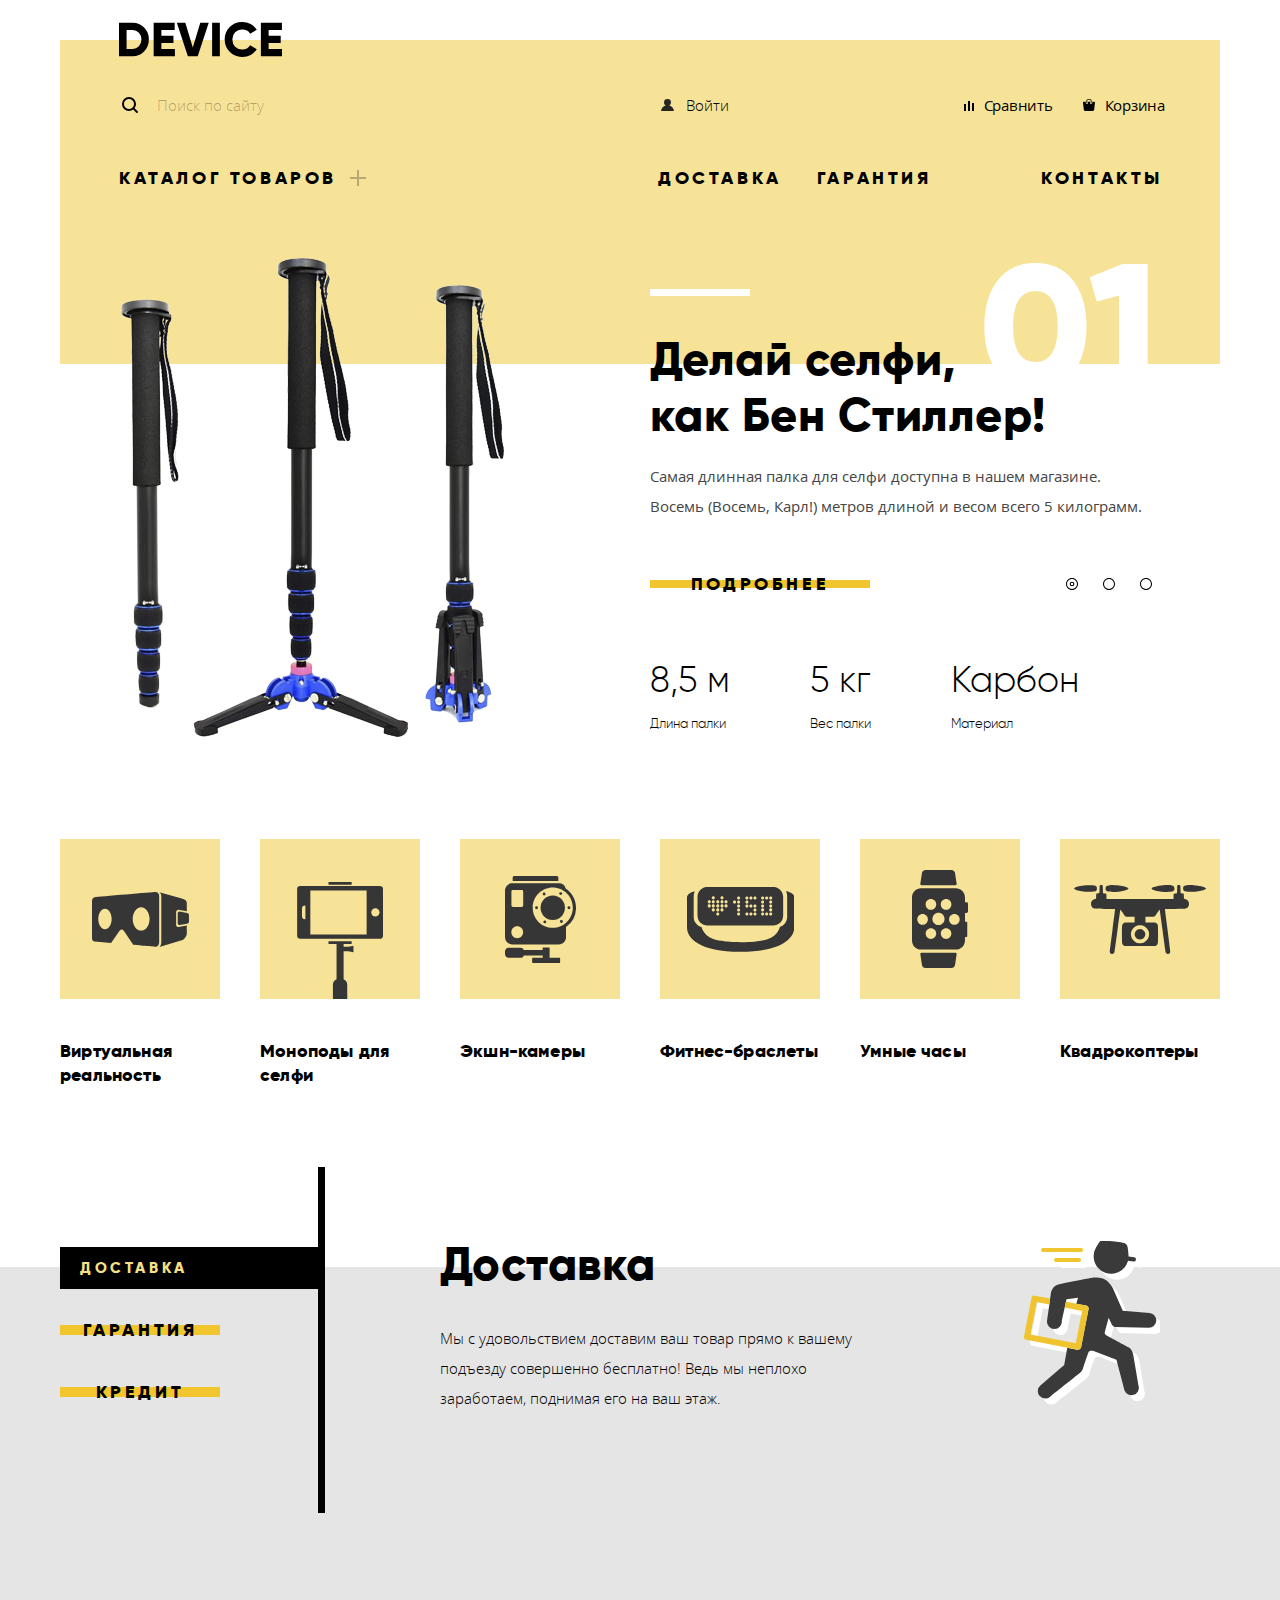
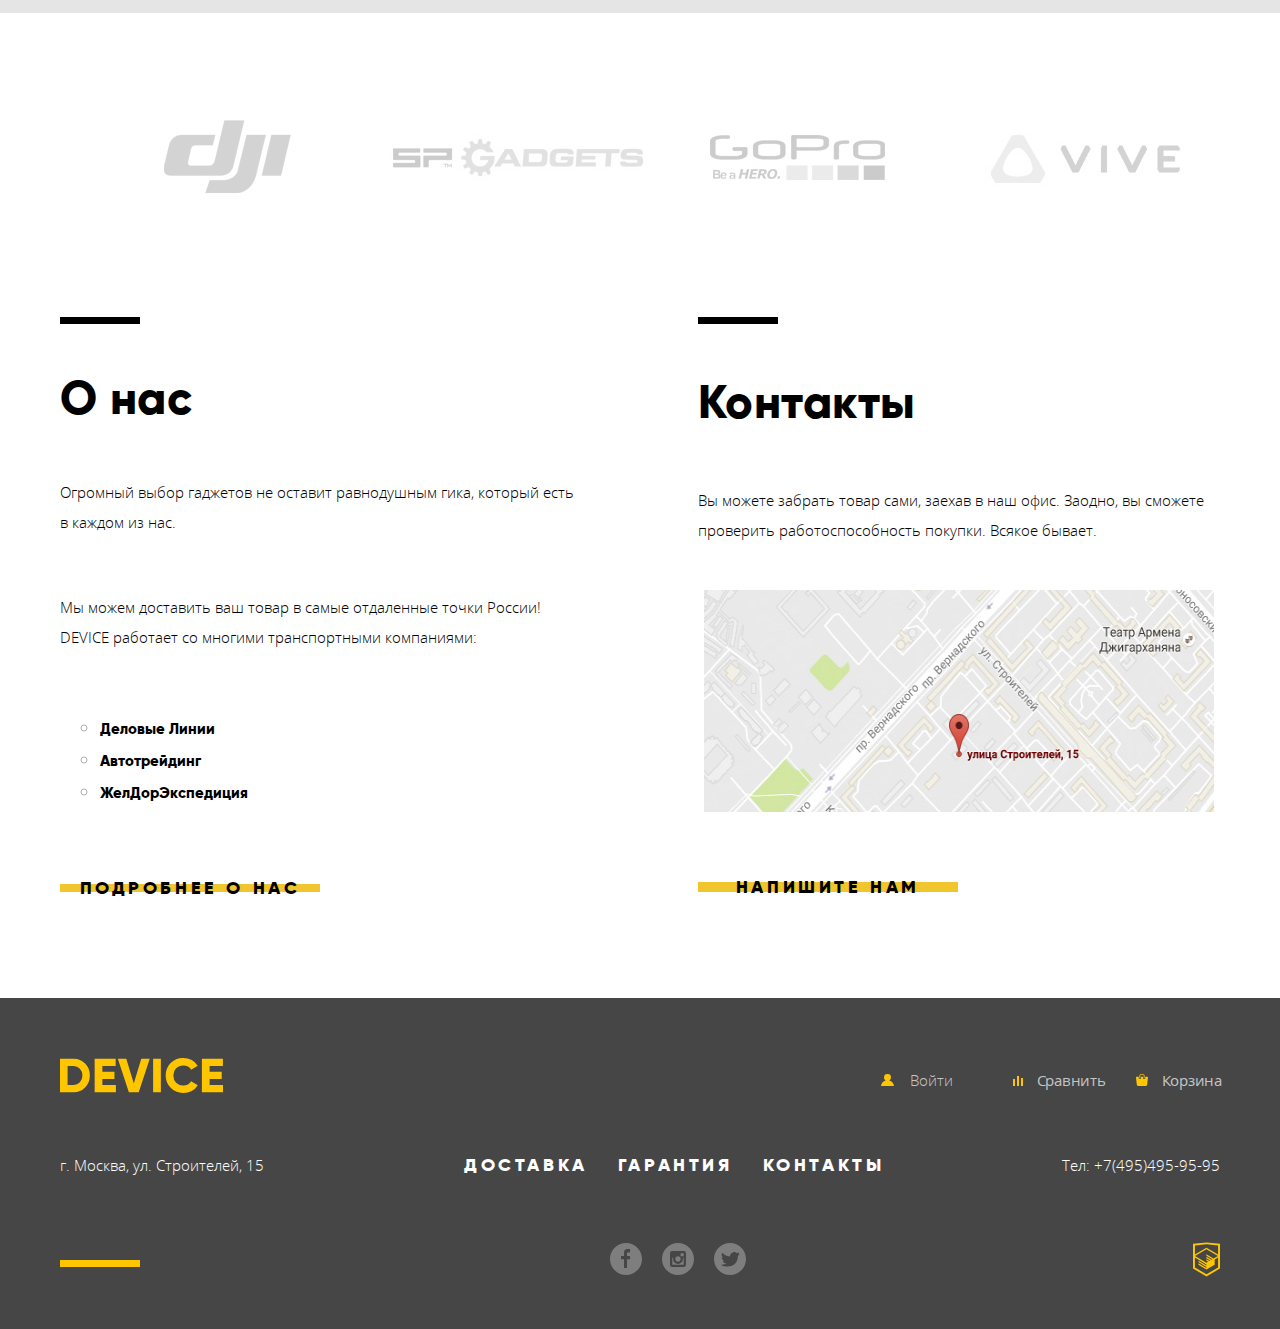
==== commit 5926f9f3: "Коммит" ====
--- a/index.html
+++ b/index.html
@@ -291,9 +291,9 @@
 					Мы можем доставить ваш товар в самые отдаленные точки России! DEVICE работает со многими транспортными компаниями:
 				</p>
 				<ul class="about-us__delivery-companies">
-					<li class="about-us__delivery-company">Деловые Линии</li>
-					<li class="about-us__delivery-company">Автотрейдинг</li>
-					<li class="about-us__delivery-company">ЖелДорЭкспедиция</li>
+					<li class="about-us__delivery-company"><span>Деловые Линии</span></li>
+					<li class="about-us__delivery-company"><span>Автотрейдинг</span></li>
+					<li class="about-us__delivery-company"><span>ЖелДорЭкспедиция</span></li>
 				</ul>
 				<a class="button button--xl about-us__button" href="">Подробнее о нас</a>
 			</section>
@@ -304,9 +304,9 @@
 				<p class="contacts__text">
 					Вы можете забрать товар сами, заехав в наш офис. Заодно, вы сможете проверить работоспособность покупки. Всякое бывает.
 				</p>
-				<div class="contacts__map">
+				<button class="contacts__map" type="button">
 					<img src="img/map-jpg.jpg" alt="Карта" width="560" height="222">
-				</div>
+				</button>
 				<button class="button button--xl contacts__button" type="button">Напишите нам</button>
 			</section>
 		</div>
@@ -390,27 +390,34 @@
 	</footer>
 
 	<!-- Модальное окно: Написать нам -->
-	<div class="contacts--modal">
-		<form class="contacts--modal__form" action="https://echo.htmlacademy.ru" method="post">
-			<label for="name-field--modal">Ваше имя:</label>
-			<input class="contacts--modal__name-field" id="name-field--modal" type="text">
-			<label for="email-field--modal">Ваш e-mail:</label>
-			<input class="contacts--modal__email-field" id="email-field--modal" type="email">
-			<label for="text-field--modal">Текст письма:</label>
-			<textarea class="contacts--modal__text-field" name="text" id="text-field--modal">
-				В свободной форме
-			</textarea>
-			<button class="button" type="submit">Отправить</button>
+	<div class="contacts-modal">
+		<form class="contacts-form contacts-modal__form" action="https://echo.htmlacademy.ru" method="post">
+            <div class="contacts-form__row">
+                <div class="contacts-form__half">
+                    <label for="contacts-form__label">Ваше имя:</label>
+                    <br>
+                    <input class="contacts-form__field" id="name-field" name="name-field" type="text" placeholder="Имя и фамилия" maxl="10">
+                </div>
+                <div class="form__half">
+                    <label for="contacts-form__label">Ваш e-mail:</label>
+                    <br>
+                    <input class="contacts-form__field" id="email-field" name="email-field" type="email" placeholder="email@example.com">
+                </div>
+            </div>
+			<label for="contacts-form__label">Текст письма:</label>
+            <br>
+			<textarea class="contacts-form__field contacts-form__field--big" name="text" id="text-field--modal" placeholder="В свободной форме"></textarea>
+			<button class="button contacts-modal__button" type="submit">Отправить</button>
 		</form>
-		<button class="contacts--modal__close-button">Закрыть</button>
+		<button class="modal-close" id="modal-contacts-close">Закрыть</button>
 	</div>
 
 	<!-- Модальное окно: Карта -->
-	<div class="map--modal">
-        <a class="map--modal__link" href="https://www.google.ru/maps/place/%D1%83%D0%BB.+%D0%A1%D1%82%D1%80%D0%BE%D0%B8%D1%82%D0%B5%D0%BB%D0%B5%D0%B9,+15,+%D0%9C%D0%BE%D1%81%D0%BA%D0%B2%D0%B0,+119311/@55.687034,37.5274293,17z/data=!3m1!4b1!4m5!3m4!1s0x46b54cf65f5c8955:0x694710ccd55501e!8m2!3d55.687031!4d37.529618?hl=ru" target="_blank">
-            <img class="map--modal__image" src="img/map-big-jpg.jpg" alt="Адрес: г. Москва, ул. Строителей д. 15" width="960" height="559">
+	<div class="map-modal">
+        <a class="map-modal__link" href="https://www.google.ru/maps/place/%D1%83%D0%BB.+%D0%A1%D1%82%D1%80%D0%BE%D0%B8%D1%82%D0%B5%D0%BB%D0%B5%D0%B9,+15,+%D0%9C%D0%BE%D1%81%D0%BA%D0%B2%D0%B0,+119311/@55.687034,37.5274293,17z/data=!3m1!4b1!4m5!3m4!1s0x46b54cf65f5c8955:0x694710ccd55501e!8m2!3d55.687031!4d37.529618?hl=ru" target="_blank">
+            <img class="map-modal__image" src="img/map-big-jpg.jpg" alt="Адрес: г. Москва, ул. Строителей д. 15" width="960" height="559">
         </a>
-		<button class="map--modal__close-button">Закрыть</button>
+		<button class="modal-close" id="modal-map-close">Закрыть</button>
 	</div>
     <script src="js/script.js"></script>
 </body>
--- a/css/style.css
+++ b/css/style.css
@@ -15,7 +15,7 @@
 html,
 body {
   /* Типографика */
-  font-family: "Open Sans";
+  font-family: "Open Sans", "Arial", sans-serif;
   font-weight: 100;
   font-size: 15px;
   font-weight: normal;
@@ -38,6 +38,10 @@
   text-decoration: none;
   color: #000;
   cursor: pointer;
+}
+
+img {
+  max-width: 100%;
 }
 
 /************************************* СЛУЖЕБНЫЕ КЛАССЫ *********************************************/
@@ -66,7 +70,7 @@
   width: 220px;
 
   /* Типографика */
-  font-family: "Gilroy";
+  font-family: "Gilroy", "Arial", sans-serif;
   font-weight: 900;
   font-size: 18px;
   line-height: 40px;
@@ -123,16 +127,149 @@
 }
 
 .address {
-  font-family: "Open Sans";
+  /* Типографика */
+  font-family: "Open Sans", "Arial", sans-serif;
   font-weight: 100;
   font-size: 15px;
   line-height: 30px;
   font-style: normal;
 }
 
-.contacts--modal,
 .map--modal {
+  /* Блочная модель */
   display: none;
+}
+
+.contacts-modal {
+  /* Позиционирование */
+  position: fixed;
+  left: 50%;
+  top: 20px;
+  z-index: 99;
+
+  /* Блочная модель */
+  display: none;
+  width: 960px;
+  min-height: 553px;
+  margin-left: -480px;
+  padding: 100px;
+  padding-bottom: 80px;
+
+  /* Оформление */
+  background-color: #fff;
+  box-shadow: 0px 10px 20px 0 rgba(4, 6, 6, 0.2);
+}
+
+.contacts-modal--open {
+  display: block;
+}
+
+.modal-close {
+  position: absolute;
+  top: 20px;
+  right: 20px;
+  width: 55px;
+  height: 55px;
+  font-size: 0;
+  background: none;
+  border: none;
+  background-image: url("../img/modal-close.svg");
+  border-radius: 50%;
+  opacity: 0.5;
+}
+
+.modal-close:hover {
+  opacity: 1;
+}
+
+.modal-close:active {
+  opacity: 0.3;
+}
+
+.contacts-form__row {
+  display: flex;
+  justify-content: space-between;
+  margin-bottom: 35px;
+}
+
+.contacts-form__field {
+  margin-top: 10px;
+  width: 360px;
+  height: 50px;
+}
+
+.contacts-form label {
+  font-family: "Gilroy", "Arial", sans-serif;
+  font-weight: 900;
+  font-size: 18px;
+  line-height: 24px;
+  color: #000;
+}
+
+.contacts-form__field {
+  padding: 10px;
+  font-family: "Open Sans", "Arial", sans-serif;
+  font-weight: 500;
+  font-size: 14px;
+  line-height: 18px;
+  color: rgba(70, 70, 70, 0.4);
+  background-color: #f2f2f2;
+  border: none;
+}
+
+.contacts-form__field:hover {
+  background-color: #eaeaea;
+}
+
+.contacts-form__field:focus {
+  background-color: #fff;
+  outline: 3px solid #f0c52e;
+}
+
+.contacts-form__field:invalid {
+  background-color: #f6dada;
+}
+
+.contacts-form__field::-webkit-input-placeholder {
+  font-family: "Open Sans", "Arial", sans-serif;
+  font-weight: 500;
+  font-size: 14px;
+  line-height: 18px;
+  color: rgba(70, 70, 70, 0.4);
+}
+
+.contacts-form__field:-moz-placeholder {
+  color: rgba(70, 70, 70, 0.4);
+}
+
+.contacts-form__field:-ms-input-placeholder {
+  color: rgba(70, 70, 70, 0.4);
+}
+
+.contacts-form__field--big {
+  width: 100%;
+  min-height: 150px;
+  resize: none;
+}
+
+.contacts-modal__button {
+  margin-top: 50px;
+}
+
+.map-modal {
+  position: fixed;
+  left: 50%;
+  top: 20px;
+  z-index: 100;
+  display: none;
+  margin-left: -480px;
+  width: 960px;
+  height: 559px;
+  box-shadow: 0px 10px 20px 0 rgba(4, 6, 6, 0.2);
+}
+
+.map-modal--open {
+  display: block;
 }
 
 /***************************************** ШАПКА ************************************/
@@ -168,12 +305,12 @@
   top: -18px;
 }
 
-.header__logotype:hover {
+.logotype:hover {
   /* Оформление */
   opacity: 0.6;
 }
 
-.header__logotype:active {
+.logotype:active {
   /* Оформление */
   opacity: 0.3;
 }
@@ -183,17 +320,19 @@
 .menu {
   /* Блочная модель */
   display: flex;
+  align-items: center;
   margin-bottom: 36px;
 }
 
 .search {
   /* Блочная модель */
   margin-left: 3px;
-  margin-right: 240px;
+  margin-right: 95px;
 }
 
 .search__input {
   /* Блочная модель */
+  width: 356px;
   padding-left: 35px;
 
   /* Типографика */
@@ -211,7 +350,7 @@
 
 .search__input::-webkit-input-placeholder {
   /* Типографика */
-  font-family: "Open Sans";
+  font-family: "Open Sans", "Arial", sans-serif;
   font-weight: 100;
   font-size: 15px;
   line-height: 30px;
@@ -220,7 +359,7 @@
 
 .search__input:-ms-input-placeholder {
   /* Типографика */
-  font-family: "Open Sans";
+  font-family: "Open Sans", "Arial", sans-serif;
   font-weight: 100;
   font-size: 15px;
   line-height: 30px;
@@ -228,7 +367,7 @@
 }
 
 .search__input:-moz-placeholder {
-  font-family: "Open Sans";
+  font-family: "Open Sans", "Arial", sans-serif;
   font-weight: 100;
   font-size: 15px;
   line-height: 30px;
@@ -264,7 +403,7 @@
   padding-right: 20px;
 
   /* Типографика */
-  font-family: "Open Sans";
+  font-family: "Open Sans", "Arial", sans-serif;
   font-weight: 100;
   font-size: 15px;
   line-height: 40px;
@@ -311,7 +450,7 @@
 
 .user-menu__link {
   /* Типографика */
-  font-family: "Open Sans";
+  font-family: "Open Sans", "Arial", sans-serif;
   font-weight: 100;
 
   /* Оформление */
@@ -421,7 +560,7 @@
   margin: 0;
 
   /* Типографика */
-  font-family: "Gilroy";
+  font-family: "Gilroy", "Arial", sans-serif;
   font-weight: 900;
 
   /* Оформление */
@@ -486,14 +625,17 @@
 
 .dropdown {
   /* Позиционирование */
-  position: relative;
+  position: absolute;
+  left: 0;
   z-index: 20;
 
   /* Блочная модель */
   display: none;
-
-  /* Типографика */
-  font-family: "Open Sans";
+  padding-left: 59px;
+  width: 100%;
+
+  /* Типографика */
+  font-family: "Open Sans", "Arial", sans-serif;
   font-weight: 100;
 
   /* Оформление */
@@ -661,7 +803,7 @@
   margin-bottom: 18px;
 
   /* Типографика */
-  font-family: "Gilroy";
+  font-family: "Gilroy", "Arial", sans-serif;
   font-weight: bolder;
   font-size: 47px;
   line-height: 56px;
@@ -686,7 +828,7 @@
   display: flex;
 
   /* Типографика */
-  font-family: "Gilroy";
+  font-family: "Gilroy", "Arial", sans-serif;
   font-weight: 100;
 }
 
@@ -726,7 +868,7 @@
   z-index: -1;
 
   /* Типографика */
-  font-family: "Gilroy";
+  font-family: "Gilroy", "Arial", sans-serif;
   font-weight: bolder;
   font-size: 179px;
   line-height: 179px;
@@ -755,7 +897,7 @@
   margin: 0;
 
   /* Типографика */
-  font-family: "Gilroy";
+  font-family: "Gilroy", "Arial", sans-serif;
   font-weight: 900;
   font-size: 18px;
   line-height: 24px;
@@ -897,7 +1039,7 @@
   padding-right: 130px;
 
   /* Типографика */
-  font-family: "Gilroy";
+  font-family: "Gilroy", "Arial", sans-serif;
   font-weight: 900;
   text-transform: uppercase;
   letter-spacing: 3.6px;
@@ -981,7 +1123,7 @@
   margin-bottom: 35px;
 
   /* Типографика */
-  font-family: "Gilroy";
+  font-family: "Gilroy", "Arial", sans-serif;
   font-weight: 900;
   font-size: 47px;
   line-height: 47px;
@@ -993,7 +1135,7 @@
   width: 450px;
 
   /* Типографика */
-  font-family: "Open Sans";
+  font-family: "Open Sans", "Arial", sans-serif;
   font-weight: 100;
   font-size: 15px;
   line-height: 30px;
@@ -1074,7 +1216,7 @@
   margin-bottom: 40px;
 
   /* Типографика */
-  font-family: "Gilroy";
+  font-family: "Gilroy", "Arial", sans-serif;
   font-weight: 900;
   font-size: 47px;
   line-height: 48px;
@@ -1087,22 +1229,34 @@
   margin-bottom: 40px;
 
   /* Типографика */
-  font-family: "Open Sans";
+  font-family: "Open Sans", "Arial", sans-serif;
   font-size: 15px;
   font-weight: 100;
 }
 
 .about-us__delivery-companies {
   /* Типографика */
-  font-family: "Gilroy";
+  font-family: "Gilroy", "Arial", sans-serif;
   font-weight: 900;
   list-style: circle;
+  font-size: 20px;
+  color: rgba(0, 0, 0, 0.3);
+}
+
+.about-us__delivery-companies span {
+  color: #000;
+  font-size: 15px;
 }
 
 .about-us__button,
 .contacts__button {
   /* Блочная модель */
   margin-top: 40px;
+}
+
+.contacts__map {
+  background: none;
+  border: none;
 }
 
 .footer {
@@ -1223,7 +1377,7 @@
 
 .telephone a {
   /* Типографика */
-  font-family: "Open Sans";
+  font-family: "Open Sans", "Arial", sans-serif;
   font-weight: 100;
   color: #fff;
 }
@@ -1241,12 +1395,20 @@
   margin-left: auto;
 }
 
+.copyright:hover {
+  opacity: 0.6;
+}
+
+.copyright:active {
+  opacity: 0.3;
+}
+
 .footer-navigation__list {
   /* Блочная модель */
   display: flex;
 
   /* Типографика */
-  font-family: "Gilroy";
+  font-family: "Gilroy", "Arial", sans-serif;
   font-size: 18px;
   font-weight: 900;
   text-transform: uppercase;
@@ -1285,7 +1447,7 @@
   margin-bottom: 25px;
 
   /* Типографика */
-  font-family: "Gilroy";
+  font-family: "Gilroy", "Arial", sans-serif;
   font-weight: 900;
   font-size: 47px;
   line-height: 48px;
@@ -1306,7 +1468,7 @@
   margin-right: 15px;
 
   /* Типографика */
-  font-family: "Open Sans";
+  font-family: "Open Sans", "Arial", sans-serif;
   font-weight: 100;
   font-size: 14px;
   line-height: 24px;
@@ -1337,6 +1499,14 @@
 .breadcrumbs__link {
   /* Типографика */
   color: rgba(0, 0, 0, 0.3);
+}
+
+.breadcrumbs__link:hover {
+  color: rgba(0, 0, 0, 0.6);
+}
+
+.breadcrumbs__link:active {
+  color: rgb(0, 0, 0);
 }
 
 .products {
@@ -1378,7 +1548,7 @@
   margin-bottom: 70px;
 
   /* Типографика */
-  font-family: "Gilroy";
+  font-family: "Gilroy", "Arial", sans-serif;
   font-weight: 900;
   font-size: 16px;
   line-height: 24px;
@@ -1407,7 +1577,7 @@
   margin-bottom: 30px;
 
   /* Типографика */
-  font-family: "Gilroy";
+  font-family: "Gilroy", "Arial", sans-serif;
   font-weight: 900;
   font-size: 18px;
   line-height: 24px;
@@ -1474,6 +1644,18 @@
 .filters-group input[type="radio"]:checked + label::before {
   /* Оформление */
   background-image: url("../img/radio-on.svg");
+}
+
+.filters-group label:hover::before {
+  opacity: 0.6;
+}
+
+.filters-group label:active::before {
+  opacity: 1;
+}
+
+.filters-group input:disabled + label {
+  opacity: 0.6;
 }
 
 .button--filters {
@@ -1503,7 +1685,7 @@
     margin-right: 55px;
     margin-top: 0;
     margin-bottom: 0;
-    font-family: "Gilroy";
+    font-family: "Gilroy", "Arial", sans-serif;
     font-weight: 900;
     font-size: 16px;
     line-height: 24px;
@@ -1522,12 +1704,12 @@
     margin-right: 30px;
 }
 
-.sort__up-down {
+.sort__arrows {
     margin-left: auto;
 }
 
-.sort__up-down .up,
-.sort__up-down .down {
+.sort__arrows .up,
+.sort__arrows .down {
     font-size: 0;
     line-height: 30px;
     padding: 0;
@@ -1536,18 +1718,22 @@
     height: 10px;
     vertical-align: middle;
     background: none;
-    background-image: url("../img/icon-up-dir.svg");
     background-repeat: no-repeat;
     border: none;
-}
-
-.sort__up-down .up {
     opacity: 0.2;
 }
 
-.sort__up-down .down {
+.sort__arrows .up {
+    background-image: url("../img/icon-up-dir.svg");
+}
+
+.sort__arrows .down {
     margin-left: 15px;
     background-image: url("../img/icon-down-dir.svg");
+}
+
+.sort__arrows .current {
+    opacity: 1;
 }
 
 .products__list {
@@ -1580,17 +1766,60 @@
 
 .product__title {
     margin: 0;
-    font-family: "Gilroy";
+    font-family: "Gilroy", "Arial", sans-serif;
     font-size: 18px;
     line-height: 24px;
 }
 
 .product__price {
     margin-left: 20px;
-    font-family: "Gilroy";
+    font-family: "Gilroy", "Arial", sans-serif;
     font-size: 16px;
     line-height: 24px;
     white-space: nowrap;
+}
+
+.product__figure {
+  position: relative;
+  margin: 0;
+  padding: 0;
+}
+
+.product__layout {
+  position: absolute;
+  top: 0;
+  left: 0;
+  right: 0;
+  z-index: 50;
+
+  display: none;
+  flex-direction: column;
+  justify-content: center;
+  align-items: center;
+  height: 380px;
+
+  background-color: rgba(196, 196, 196, 0.7);
+}
+
+.product__figure:hover .product__layout {
+  display: flex;
+}
+
+.product__layout-button {
+  background: none;
+  border: none;
+}
+
+.product__layout-button {
+  color: rgba(0, 0, 0, 0.5);
+}
+
+.product__layout-button:hover {
+  color: rgb(0, 0, 0);
+}
+
+.product__layout-button:active {
+  color: rgba(0, 0, 0, 0.2);
 }
 
 .pagination {
@@ -1600,16 +1829,16 @@
     padding: 0;
     margin: 0;
     margin-left: auto;
-    margin-top: 40px;
     margin-bottom: 75px;
 
-    font-family: "Gilroy";
+    font-family: "Gilroy", "Arial", sans-serif;
     font-weight: 900;
     text-transform: uppercase;
     letter-spacing: 3.2px;
     line-height: 70px;
     list-style: none;
 
+
     background-color: #ebebeb;
 }
 
@@ -1623,12 +1852,27 @@
 
 .pagination__link {
     display: inline-block;
+    color: rgba(0, 0, 0, 0.3);
+}
+
+.pagination__link:hover {
+  color: rgba(0, 0, 0, 0.6);
+}
+
+.pagination__link:active {
+  color: rgb(0, 0, 0);
+}
+
+.pagination__link--current {
+  color: rgba(0, 0, 0);
 }
 
 .pagination__item:first-child .pagination__link,
 .pagination__item:last-child .pagination__link {
   padding-left: 30px;
   padding-right: 30px;
+
+  color: rgb(0, 0, 0);
 }
 
 .pagination__item:first-child .pagination__link:hover {
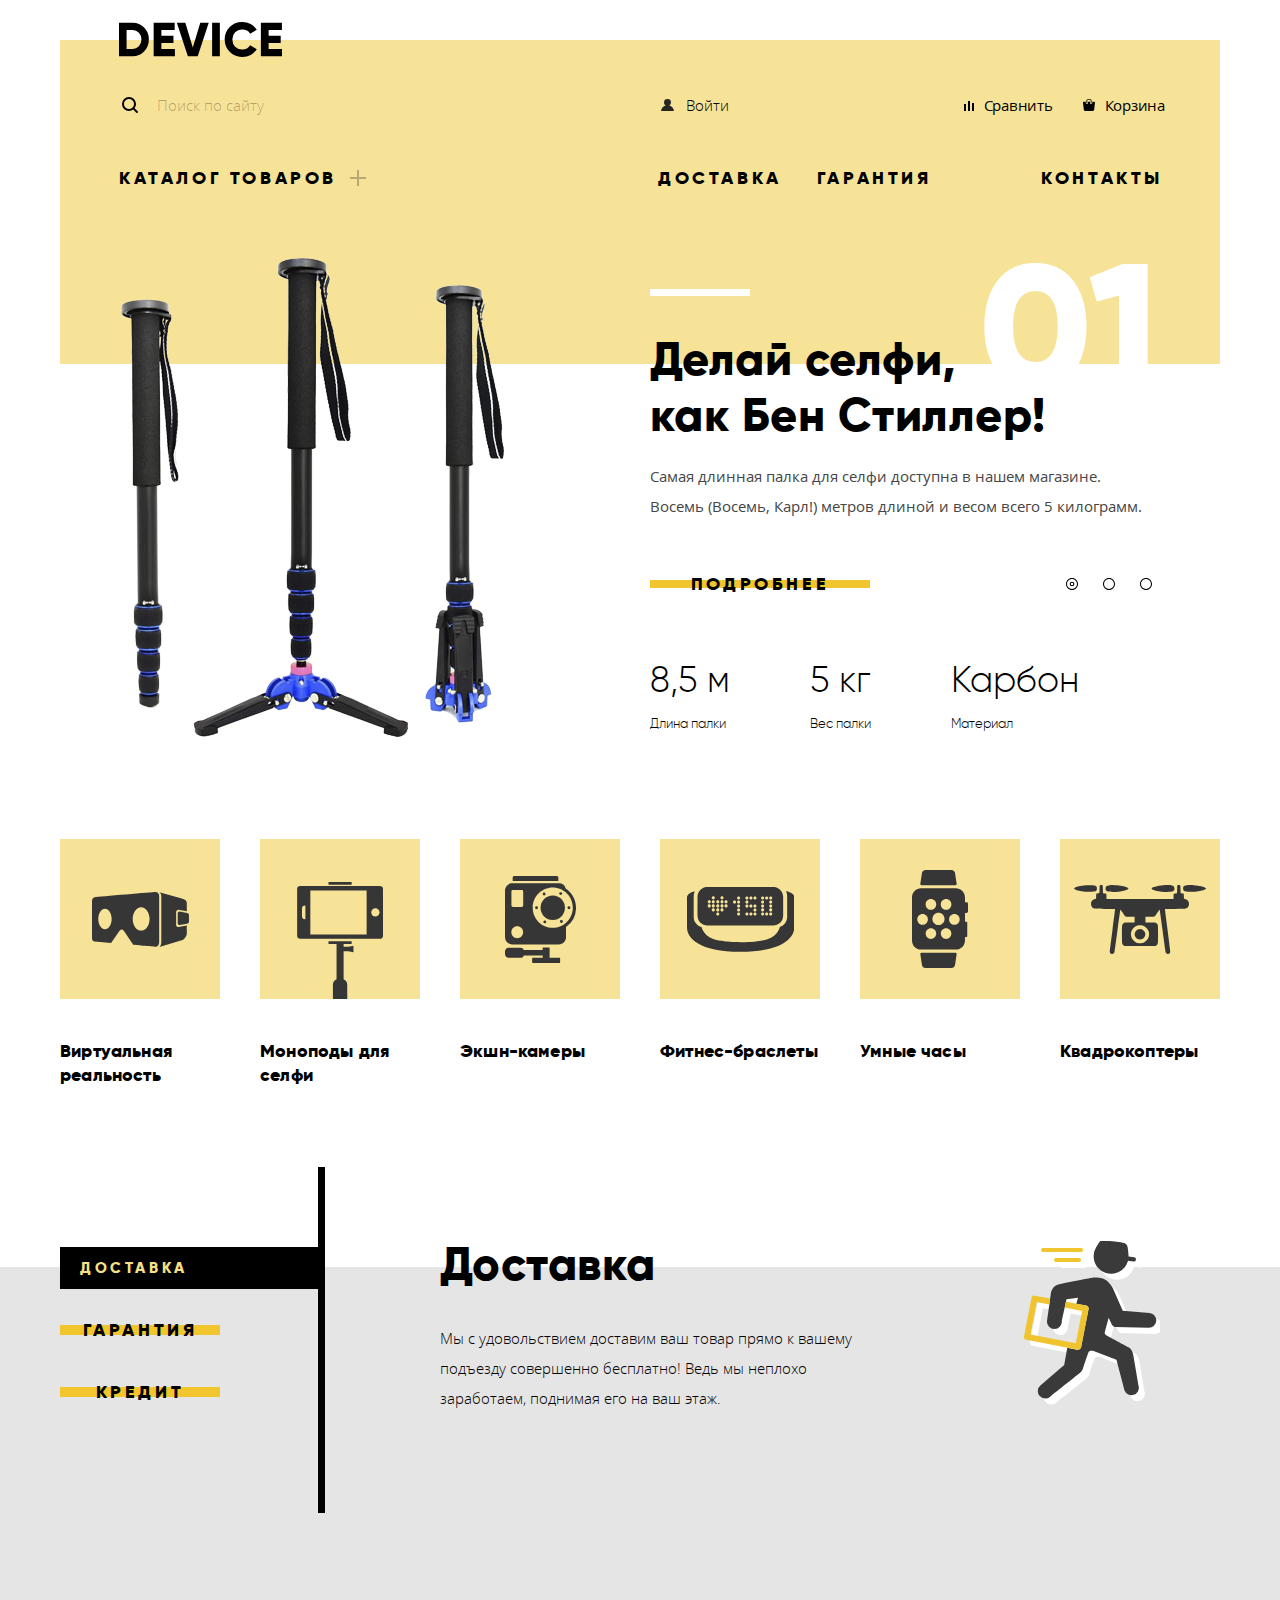
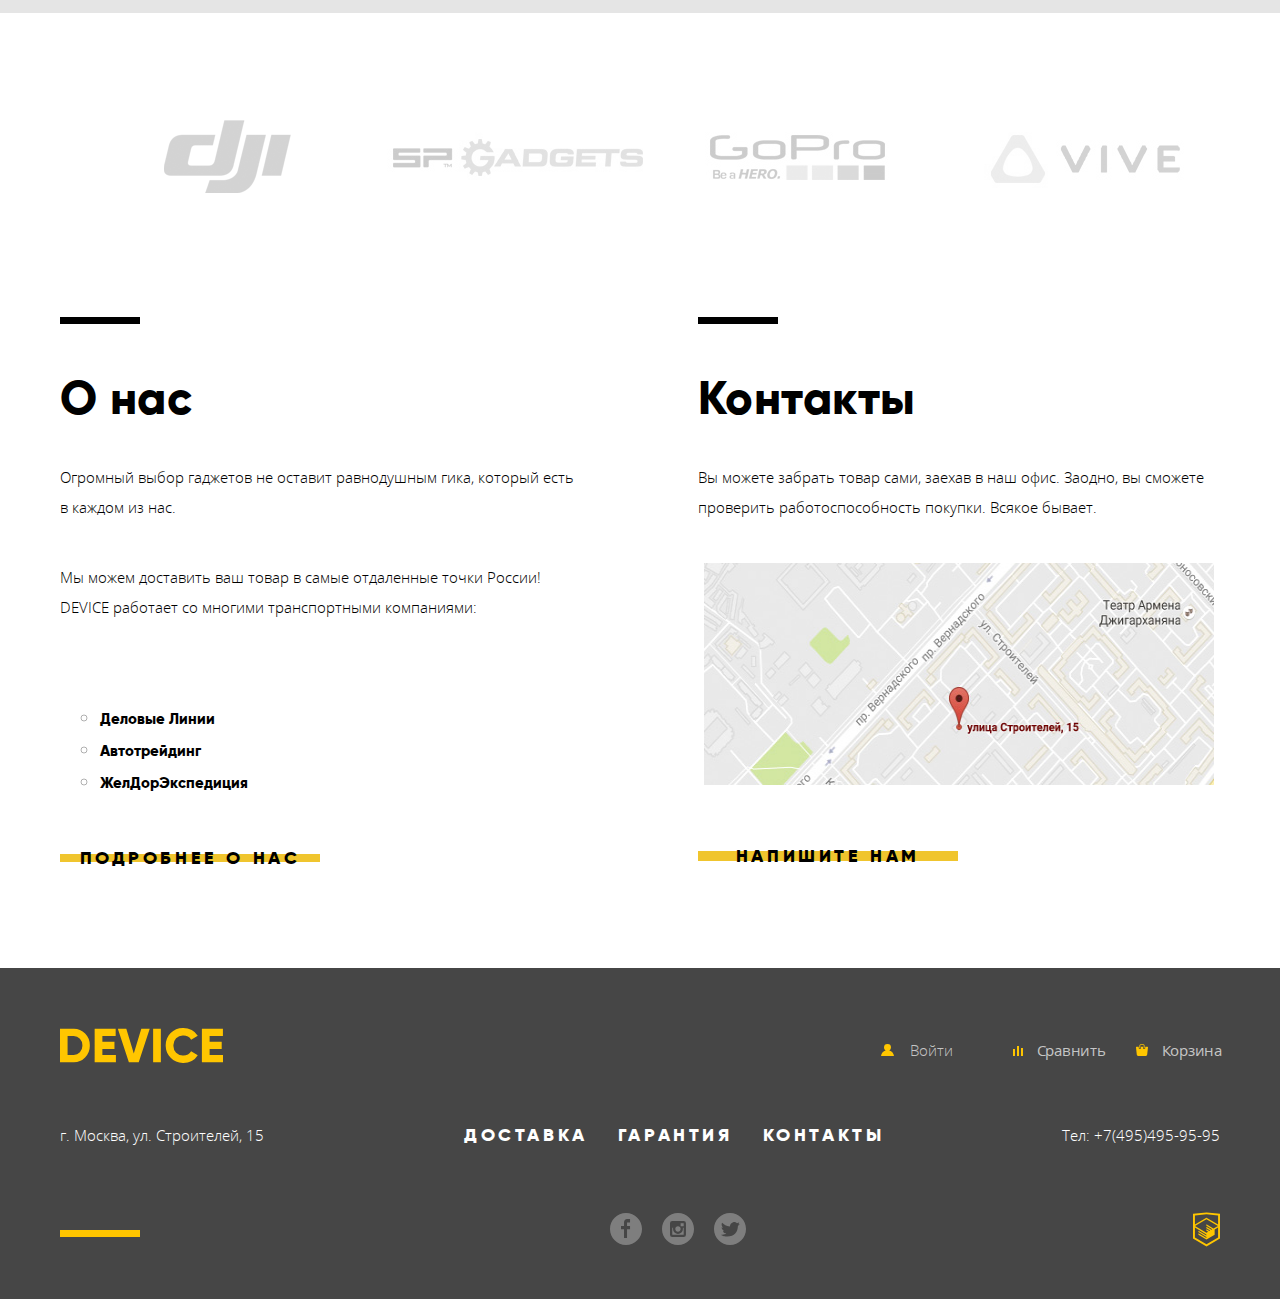
==== commit 67e228f7: "Commit" ====
--- a/index.html
+++ b/index.html
@@ -299,8 +299,8 @@
 			</section>
 
 			<!-- Контакты -->
-			<section class="contacts">
-				<h2 class="contacts__title">Контакты</h2>
+			<section class="contacts"><!--
+	   --><h2 class="contacts__title">Контакты</h2>
 				<p class="contacts__text">
 					Вы можете забрать товар сами, заехав в наш офис. Заодно, вы сможете проверить работоспособность покупки. Всякое бывает.
 				</p>
--- a/css/style.css
+++ b/css/style.css
@@ -395,6 +395,7 @@
 
   /* Оформление */
   border-bottom: 2px solid black;
+  border-radius: 0;
 }
 
 .search__button {
@@ -1190,10 +1191,7 @@
 .about-us,
 .contacts {
   /* Блочная модель */
-  display: flex;
-  flex-direction: column;
-  justify-content: space-between;
-  padding-bottom: 90px;
+  margin-bottom: 90px;
 }
 
 .about-us::before,
@@ -1235,6 +1233,7 @@
 }
 
 .about-us__delivery-companies {
+  margin-top: 80px;
   /* Типографика */
   font-family: "Gilroy", "Arial", sans-serif;
   font-weight: 900;
@@ -1345,14 +1344,26 @@
 .socials__item {
   /* Блочная модель */
   margin-right: 20px;
-
+}
+
+.socials__item:last-child {
+  /* Блочная модель */
+  margin-right: 0;
+}
+
+.socials__link {
   /* Оформление */
   opacity: 0.3;
 }
 
-.socials__item:last-child {
-  /* Блочная модель */
-  margin-right: 0;
+.socials__link:hover {
+  /* Оформление */
+  opacity: 0.6;
+}
+
+.socials__link:active {
+  /* Оформление */
+  opacity: 0.1;
 }
 
 .footer__string::before {
@@ -1702,6 +1713,27 @@
 
 .sort__item {
     margin-right: 30px;
+}
+
+.sort__button {
+  font-family: "Open Sans", "Arial", sans-serif;
+  font-size: 14px;
+  font-weight: 500;
+  color: rgba(0, 0, 0, 0.3);
+  background: none;
+  border: none;
+}
+
+.sort__button.current {
+  color: rgb(0, 0, 0);
+}
+
+.sort__button:hover {
+  color: rgba(0, 0, 0, 0.6);
+}
+
+.sort__button:active {
+  color: rgb(0, 0, 0);
 }
 
 .sort__arrows {
@@ -1732,6 +1764,16 @@
     background-image: url("../img/icon-down-dir.svg");
 }
 
+.sort__arrows .up:hover,
+.sort__arrows .down:hover {
+  opacity: 0.4;
+}
+
+.sort__arrows .up:active,
+.sort__arrows .down:active {
+  opacity: 1;
+}
+
 .sort__arrows .current {
     opacity: 1;
 }
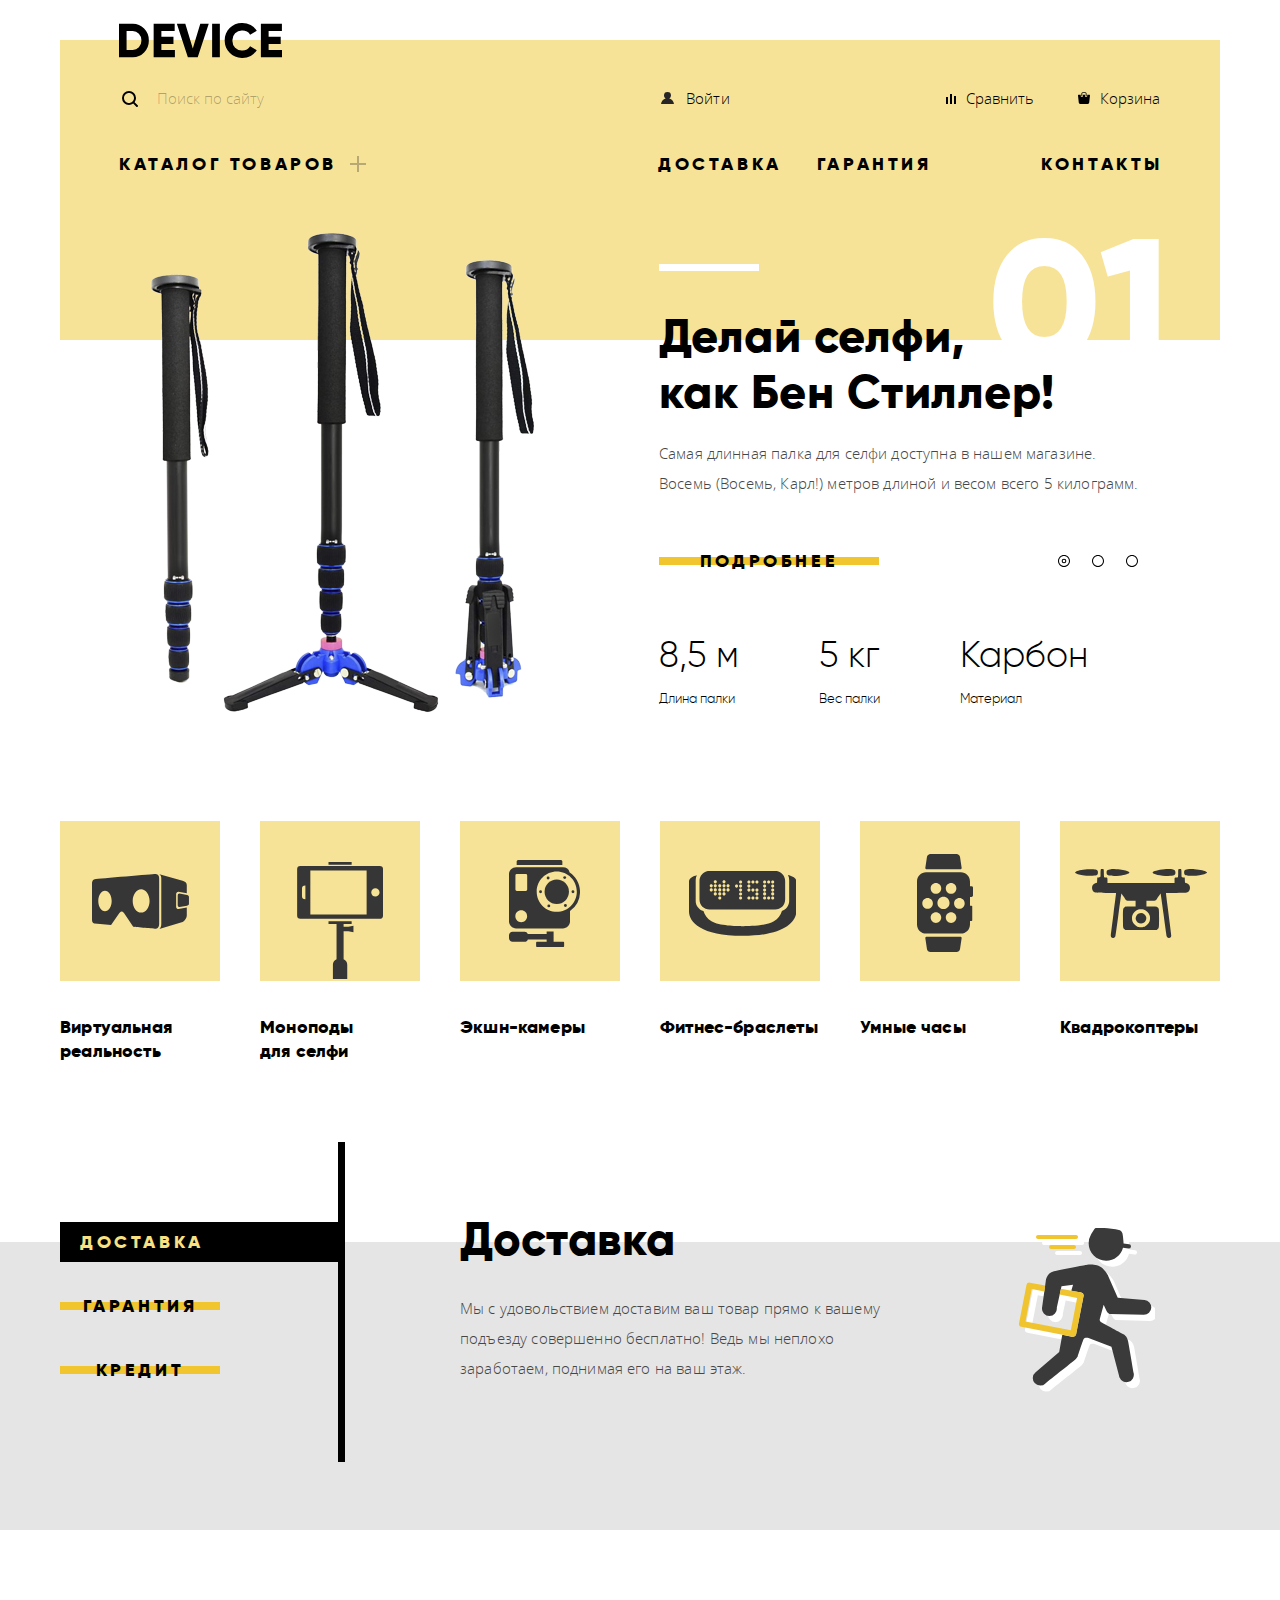
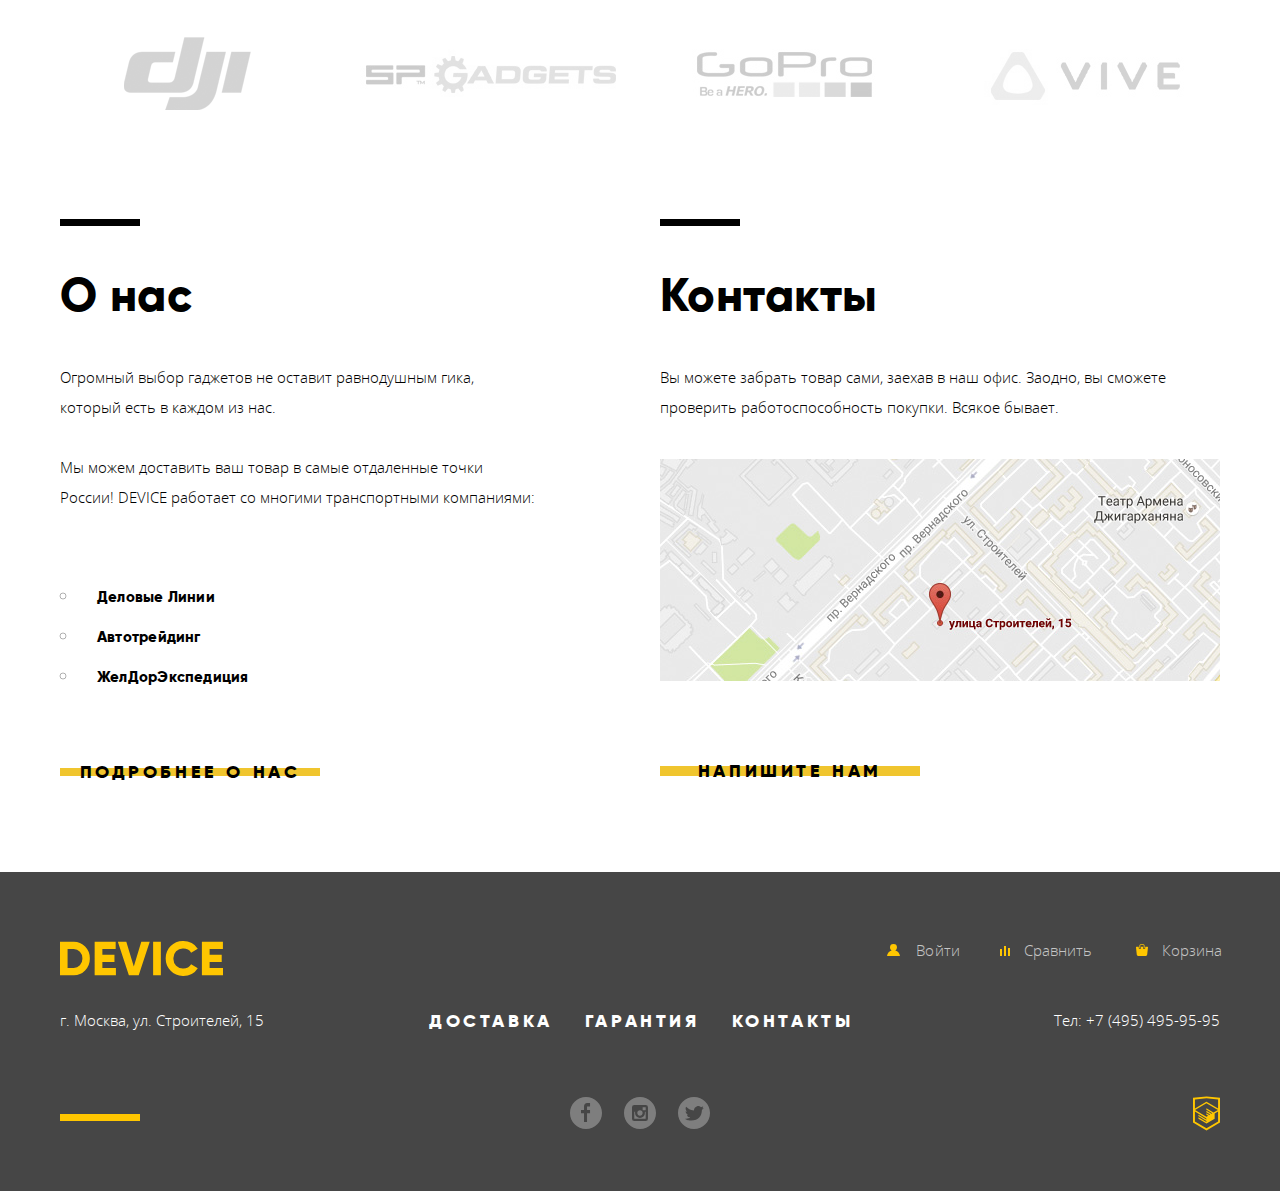
==== commit 66816959: "коммит" ====
--- a/index.html
+++ b/index.html
@@ -1,424 +1,448 @@
 <!DOCTYPE html>
 <html lang="ru">
-<head>
-	<meta charset="UTF-8">
-	<title>Device</title>
-    <link rel="stylesheet" href="css/fonts.css">
-    <link rel="stylesheet" href="css/style.css">
-</head>
-<body class="page">
-	<!-- Шапка -->
-	<header class="header">
-		<!-- Логотип -->
-		<a class="logotype header__logotype" aria-label="Логотип Device">
-			<svg xmlns="http://www.w3.org/2000/svg" width="163" height="35" viewBox="0 0 163 35">
-                <path d="M-.151.702v33.6h13.532a15.72 15.72 0 0 0 11.72-4.824 16.458 16.458 0 0 0 4.712-11.976 16.458 16.458 0 0 0-4.712-11.976A15.723 15.723 0 0 0 13.381.702H-.151zM7.582 26.91V8.091h5.8a8.646 8.646 0 0 1 6.5 2.568 9.407 9.407 0 0 1 2.489 6.84 9.406 9.406 0 0 1-2.489 6.84 8.642 8.642 0 0 1-6.5 2.568h-5.8zm34.8-5.952h12.082v-7.3H42.378V8.091h13.291V.702H34.645v33.6H55.91V26.91H42.378v-5.952zm36.343 13.344L89.744.702h-8.458l-7.491 24.72L66.304.702h-8.457l11.019 33.6h9.859zm14.4 0h7.733V.702h-7.733v33.6zm38.615-1.416a15.506 15.506 0 0 0 6.041-5.688l-6.67-3.84a7.482 7.482 0 0 1-3.165 3.024 9.87 9.87 0 0 1-4.664 1.1 9.595 9.595 0 0 1-7.177-2.736 9.909 9.909 0 0 1-2.682-7.248 9.909 9.909 0 0 1 2.682-7.248 9.595 9.595 0 0 1 7.177-2.736 9.897 9.897 0 0 1 4.639 1.08 7.592 7.592 0 0 1 3.19 3.048l6.67-3.84a15.873 15.873 0 0 0-6.09-5.688 17.42 17.42 0 0 0-8.409-2.088c-9.779-.272-17.797 7.691-17.591 17.472-.208 9.781 7.809 17.747 17.588 17.476a17.52 17.52 0 0 0 8.458-2.088zm17.881-11.928h12.082v-7.3h-12.085V8.091h13.29V.702h-21.023v33.6h21.265V26.91h-13.532v-5.952z" data-name="-e-logo"/>
-            </svg>
-		</a>
-		<!-- Меню -->
-		<section class="menu">
-			<h2 class="visually-hidden">Меню</h2>
-			<!-- Поиск -->
-			<form class="search" action="https://echo.htmlacademy.ru" method="GET">
-				<input class="search__input" name="search-field" type="text" placeholder="Поиск по сайту"><!--
-             --><button class="search__button" type="submit">Найти</button>
+	<head>
+		<meta charset="UTF-8">
+		<title>Device</title>
+		<link rel="stylesheet" href="css/fonts.css">
+		<link rel="stylesheet" href="css/style.css">
+	</head>
+	<body class="page">
+		<!-- Шапка -->
+		<header class="header">
+			<!-- Логотип -->
+			<a class="logotype header__logotype" aria-label="Логотип Device">
+				<svg xmlns="http://www.w3.org/2000/svg" width="163" height="35" viewBox="0 0 163 35">
+					<path d="M-.151.702v33.6h13.532a15.72 15.72 0 0 0 11.72-4.824 16.458 16.458 0 0 0 4.712-11.976 16.458 16.458 0 0 0-4.712-11.976A15.723 15.723 0 0 0 13.381.702H-.151zM7.582 26.91V8.091h5.8a8.646 8.646 0 0 1 6.5 2.568 9.407 9.407 0 0 1 2.489 6.84 9.406 9.406 0 0 1-2.489 6.84 8.642 8.642 0 0 1-6.5 2.568h-5.8zm34.8-5.952h12.082v-7.3H42.378V8.091h13.291V.702H34.645v33.6H55.91V26.91H42.378v-5.952zm36.343 13.344L89.744.702h-8.458l-7.491 24.72L66.304.702h-8.457l11.019 33.6h9.859zm14.4 0h7.733V.702h-7.733v33.6zm38.615-1.416a15.506 15.506 0 0 0 6.041-5.688l-6.67-3.84a7.482 7.482 0 0 1-3.165 3.024 9.87 9.87 0 0 1-4.664 1.1 9.595 9.595 0 0 1-7.177-2.736 9.909 9.909 0 0 1-2.682-7.248 9.909 9.909 0 0 1 2.682-7.248 9.595 9.595 0 0 1 7.177-2.736 9.897 9.897 0 0 1 4.639 1.08 7.592 7.592 0 0 1 3.19 3.048l6.67-3.84a15.873 15.873 0 0 0-6.09-5.688 17.42 17.42 0 0 0-8.409-2.088c-9.779-.272-17.797 7.691-17.591 17.472-.208 9.781 7.809 17.747 17.588 17.476a17.52 17.52 0 0 0 8.458-2.088zm17.881-11.928h12.082v-7.3h-12.085V8.091h13.29V.702h-21.023v33.6h21.265V26.91h-13.532v-5.952z" data-name="-e-logo"/>
+				</svg>
+			</a>
+			<!-- Меню -->
+			<section class="menu">
+				<h2 class="visually-hidden">Меню</h2>
+				<!-- Поиск -->
+				<form class="search" action="https://echo.htmlacademy.ru" method="GET">
+					<input class="search__input" name="search-field" type="text" placeholder="Поиск по сайту"><!--
+				 --><button class="search__button" type="submit">Найти</button>
+				</form>
+
+				<!-- Блок пользователя -->
+				<ul class="user-menu">
+					<li class="user-menu__item">
+						<a class="user-menu__link login-icon" href="login.html">Войти</a>
+					</li>
+				</ul>
+
+				<!-- Блок корзины -->
+				<ul class="cart-menu">
+					<li class="cart-menu__item">
+						<a class="cart-menu__link compare-icon" href="compare.html">Сравнить</a>
+					</li>
+					<li class="cart-menu__item">
+						<a class="cart-menu__link cart-icon" href="cart.html">Корзина</a>
+					</li>
+				</ul>
+			</section>
+
+			<!-- Навигация -->
+			<nav class="navigation">
+				<h2 class="visually-hidden">Навигация</h2>
+				<ul class="navigation__list">
+					<li class="navigation__item">
+						<a class="navigation__button plus-icon" href="catalog.html">Каталог товаров</a>
+						<section class="dropdown">
+							<h3 class="visually-hidden">Каталог товаров</h3>
+							<ul class="dropdown__list">
+								<li class="dropdown__item">
+									<a class="dropdown__link" href="">Виртуальная реальность</a>
+								</li>
+								<li class="dropdown__item">
+									<a class="dropdown__link" href="catalog.html">Моноподы для селфи</a>
+								</li>
+								<li class="dropdown__item">
+									<a class="dropdown__link" href="">Экшн-камеры</a>
+								</li>
+							</ul>
+							<ul class="dropdown__list">
+								<li class="dropdown__item">
+									<a class="dropdown__link" href="">Фитнес-браслеты</a>
+								</li>
+								<li class="dropdown__item">
+									<a class="dropdown__link" href="">Умные часы</a>
+								</li>
+							</ul>
+							<ul class="dropdown__list">
+								<li class="dropdown__item">
+									<a class="dropdown__link" href="">Квадрокоптеры</a>
+								</li>
+							</ul>
+						</section>
+					</li>
+					<li class="navigation__item">
+						<a class="navigation__link" href="">Доставка</a>
+					</li>
+					<li class="navigation__item">
+						<a class="navigation__link" href="">Гарантия</a>
+					</li>
+					<li class="navigation__item">
+						<a class="navigation__link" href="">Контакты</a>
+					</li>
+				</ul>
+			</nav>
+
+		</header>
+
+		<!-- Основное содержание -->
+		<main class="main">
+			<!-- Промо -->
+			<section class="promo">
+				<h2 class="visually-hidden">Специальные предложения</h2>
+				<!-- Слайдер -->
+				<div class="slider">
+					<ul class="slider__cards">
+						<li class="product-card slider__card">
+							<div class="product-card__info">
+								<h3 class="product-card__title">
+									Делай селфи, <br>
+									как Бен Стиллер!
+								</h3>
+								<p class="product-card__text">
+									Самая длинная палка для селфи доступна в нашем магазине.<br>
+									Восемь (Восемь, Карл!) метров длиной и весом всего 5 килограмм.
+								</p>
+								<a class="button product-card__button" href="">Подробнее</a>
+								<dl class="product-card__characters">
+									<div class="product-card__characters-group">
+										<dt class="product-card__key">Длина палки</dt>
+										<dd class="product-card__value">8,5 м</dd>
+									</div>
+									<div class="product-card__characters-group">
+										<dt class="product-card__key">Вес палки</dt>
+										<dd class="product-card__value">5 кг</dd>
+									</div>
+									<div class="product-card__characters-group">
+										<dt class="product-card__key">Материал</dt>
+										<dd class="product-card__value">Карбон</dd>
+									</div>
+								</dl>
+							</div>
+							<img class="product-card__image" src="img/slider-1-png.png" alt="Самая длинная селфи-палка" width="384" height="486">
+							<span class="slider__index">01</span>
+						</li>
+						<li class="product-card slider__card">
+							<div class="product-card__info">
+								<h3 class="product-card__title">
+									Худеем<br>
+									правильно!
+								</h3>
+								<p class="product-card__text">
+									Мотивирующие фитнес-браслеты помогут найти в себе силы
+									не пропускать занятия и соблюдать диету.
+								</p>
+								<a class="button product-card__button" href="">Подробнее</a>
+								<dl class="product-card__characters">
+									<div class="product-card__characters-group">
+										<dt class="product-card__key">Без подзарядки</dt>
+										<dd class="product-card__value">48 часов</dd>
+									</div>
+								</dl>
+							</div>
+							<img class="product-card__image" src="img/slider-2-png.png" alt="Мотивирующий фитнес-браслет" width="345" height="485">
+							<span class="slider__index">02</span>
+						</li>
+						<li class="product-card slider__card">
+							<div class="product-card__info">
+								<h3 class="product-card__title">
+									Порхает как бабочка,
+									жалит как пчела!
+								</h3>
+								<p class="product-card__text">
+									Этот обычный, на первый взгляд, квадрокоптер оснащен
+									мощным лазером, замаскированным под стандартную камеру.
+								</p>
+								<a class="button product-card__button" href="">Подробнее</a>
+								<dl class="product-card__characters">
+									<div class="product-card__characters-group">
+										<dt class="product-card__key">Дальность полета</dt>
+										<dd class="product-card__value">800 м</dd>
+									</div>
+									<div class="product-card__characters-group">
+										<dt class="product-card__key">Радиус поражения</dt>
+										<dd class="product-card__value">50 м</dd>
+									</div>
+								</dl>
+							</div>
+							<img class="product-card__image" src="img/slider-3-png.png" alt="Необычный квадрокоптер" width="526" height="334">
+							<span class="slider__index">03</span>
+						</li>
+					</ul>
+					<ul class="slider-controls slider__controls">
+						<li class="slider-controls__item">
+							<input name="slider-button" id="slider-button1" type="radio" checked>
+							<label class="slider-controls__button" for="slider-button1"></label>
+						</li>
+						<li class="slider-controls__item">
+							<input name="slider-button" id="slider-button2" type="radio">
+							<label class="slider-controls__button" for="slider-button2"></label>
+						</li>
+						<li class="slider-controls__item">
+							<input name="slider-button" id="slider-button3" type="radio">
+							<label class="slider-controls__button" for="slider-button3"></label>
+						</li>
+					</ul>
+				</div>
+			</section>
+
+			<!-- Каталог -->
+			<section class="catalog main__catalog">
+				<h2 class="visually-hidden">Каталог</h2>
+				<ul class="catalog__list">
+					<li class="catalog__item">
+						<a class="catalog__link catalog__link--bg_virtual-reality" href="">
+							<h3>Виртуальная реальность</h3>
+						</a>
+					</li>
+					<li class="catalog__item">
+						<a class="catalog__link catalog__link--bg_monopods-for-selfie" href="catalog.html">
+							<h3>Моноподы <br>для селфи</h3>
+						</a>
+					</li>
+					<li class="catalog__item">
+						<a class="catalog__link catalog__link--bg_action-cameras" href="">
+							<h3>Экшн-камеры</h3>
+						</a>
+					</li>
+					<li class="catalog__item">
+						<a class="catalog__link catalog__link--bg_fitness-bracelets" href="">
+							<h3>Фитнес-браслеты</h3>
+						</a>
+					</li>
+					<li class="catalog__item">
+						<a class="catalog__link catalog__link--bg_smart-watches" href="">
+							<h3>Умные часы</h3>
+						</a>
+					</li>
+					<li class="catalog__item">
+						<a class="catalog__link catalog__link--bg_quadcopters" href="">
+							<h3>Квадрокоптеры</h3>
+						</a>
+					</li>
+				</ul>
+			</section>
+
+			<!-- Услуги -->
+			<section class="services">
+				<h2 class="visually-hidden">Услуги</h2>
+
+				<div class="services__content">
+					<!-- Вкладки -->
+					<ul class="services__tabs">
+						<li class="services__tab">
+							<input type="radio" name="services__button" id="services__button-1" checked>
+							<label class="services__button" for="services__button-1">Доставка</label>
+						</li>
+						<li class="services__tab">
+							<input type="radio" name="services__button" id="services__button-2">
+							<label class="button button--s" for="services__button-2">Гарантия</label>
+						</li>
+						<li class="services__tab">
+							<input type="radio" name="services__button" id="services__button-2">
+							<label class="button button--s" for="services__button-3">Кредит</label>
+						</li>
+					</ul>
+
+					<div class="descriptions-wrapper">
+						<!-- Список описаний -->
+						<ul class="services__descriptions">
+							<li class="services__description delivery-icon">
+								<h3 class="services__title">Доставка</h3>
+								<p class="services__text">
+									Мы с удовольствием доставим ваш товар прямо к вашему подъезду совершенно бесплатно! Ведь мы неплохо заработаем, поднимая его на ваш этаж.
+								</p>
+							</li>
+							<li class="services__description warranty-icon">
+								<h3 class="services__title">Гарантия</h3>
+								<p class="services__text">
+									Если из-за возгорания купленного у нас товара у вас сгорит дом — не переживайте, мы выдадим вам новый.
+									Товар, не дом, конечно же.
+								</p>
+							</li>
+							<li class="services__description credit-icon">
+								<h3 class="services__title">Кредит</h3>
+								<p class="services__text">
+									Залезть в долговую яму стало проще! Кредитные консультанты подберут для вас наиболее выгодные
+									условия кредита. Выгодные для нашего банка, разумеется.
+								</p>
+							</li>
+						</ul>
+					</div>
+				</div>
+			</section>
+
+			<!-- Производители -->
+			<section class="brands">
+				<h2 class="visually-hidden">Популярные бренды</h2>
+				<ul class="brands__list">
+					<li class="brands__item">
+						<img class="brands__image" src="img/logo-1-jpg.png" alt="" width="260" height="100">
+					</li>
+					<li class="brands__item">
+						<img class="brands__image" src="img/logo-2-jpg.png" alt="" width="260" height="100">
+					</li>
+					<li class="brands__item">
+						<img class="brands__image" src="img/logo-3-jpg.png" alt="" width="260" height="100">
+					</li>
+					<li class="brands__item">
+						<img class="brands__image" src="img/logo-4-jpg.png" alt="" width="260" height="100">
+					</li>
+				</ul>
+			</section>
+
+			<div class="main__row">
+				<!-- О нас -->
+				<section class="about-us">
+					<h2 class="about-us__title">О нас</h2>
+					<p class="about-us__text">
+						Огромный выбор гаджетов не оставит равнодушным гика,<br>
+						который есть в каждом из нас.
+					</p>
+					<p class="about-us__text">
+						Мы можем доставить ваш товар в самые отдаленные точки<br>
+						России! DEVICE работает со многими транспортными компаниями:
+					</p>
+					<ul class="about-us__delivery-companies">
+						<li class="about-us__delivery-company">
+							<span>Деловые Линии</span>
+						</li>
+						<li class="about-us__delivery-company">
+							<span>Автотрейдинг</span>
+						</li>
+						<li class="about-us__delivery-company">
+							<span>ЖелДорЭкспедиция</span>
+						</li>
+					</ul>
+					<a class="button button--xl about-us__button" href="">Подробнее о нас</a>
+				</section>
+
+				<!-- Контакты -->
+				<section class="contacts"><!--
+				 --><h2 class="contacts__title">Контакты</h2>
+					<p class="contacts__text">
+						Вы можете забрать товар сами, заехав в наш офис. Заодно, вы сможете проверить работоспособность покупки. Всякое бывает.
+					</p>
+					<a class="contacts__map">
+						<img src="img/map-jpg.jpg" alt="Карта" width="560" height="222">
+					</a>
+					<button class="button button--xl contacts__button" type="button">Напишите нам</button>
+				</section>
+			</div>
+		</main>
+
+		<!-- Подвал -->
+		<footer class="footer">
+			<div class="footer__row">
+				<!-- Логотип -->
+				<a class="logotype logotype--gold footer__logotype" aria-label="Логотип Device">
+					<svg xmlns="http://www.w3.org/2000/svg" width="163" height="35" viewBox="0 0 163 35">
+						<path d="M-.151.702v33.6h13.532a15.72 15.72 0 0 0 11.72-4.824 16.458 16.458 0 0 0 4.712-11.976 16.458 16.458 0 0 0-4.712-11.976A15.723 15.723 0 0 0 13.381.702H-.151zM7.582 26.91V8.091h5.8a8.646 8.646 0 0 1 6.5 2.568 9.407 9.407 0 0 1 2.489 6.84 9.406 9.406 0 0 1-2.489 6.84 8.642 8.642 0 0 1-6.5 2.568h-5.8zm34.8-5.952h12.082v-7.3H42.378V8.091h13.291V.702H34.645v33.6H55.91V26.91H42.378v-5.952zm36.343 13.344L89.744.702h-8.458l-7.491 24.72L66.304.702h-8.457l11.019 33.6h9.859zm14.4 0h7.733V.702h-7.733v33.6zm38.615-1.416a15.506 15.506 0 0 0 6.041-5.688l-6.67-3.84a7.482 7.482 0 0 1-3.165 3.024 9.87 9.87 0 0 1-4.664 1.1 9.595 9.595 0 0 1-7.177-2.736 9.909 9.909 0 0 1-2.682-7.248 9.909 9.909 0 0 1 2.682-7.248 9.595 9.595 0 0 1 7.177-2.736 9.897 9.897 0 0 1 4.639 1.08 7.592 7.592 0 0 1 3.19 3.048l6.67-3.84a15.873 15.873 0 0 0-6.09-5.688 17.42 17.42 0 0 0-8.409-2.088c-9.779-.272-17.797 7.691-17.591 17.472-.208 9.781 7.809 17.747 17.588 17.476a17.52 17.52 0 0 0 8.458-2.088zm17.881-11.928h12.082v-7.3h-12.085V8.091h13.29V.702h-21.023v33.6h21.265V26.91h-13.532v-5.952z" data-name="-e-logo"/>
+					</svg>
+				</a>
+
+				<!-- Блок пользователя -->
+				<ul class="user-menu footer__user-menu">
+					<li class="user-menu__item login-icon login-icon--gold">
+						<a class="user-menu__link user-menu__link--color_white" href="login.html">Войти</a>
+					</li>
+				</ul>
+
+				<!-- Блок корзины -->
+				<ul class="cart-menu footer__cart-menu">
+					<li class="cart-menu__item compare-icon compare-icon--gold">
+						<a class="cart-menu__link cart-menu__link--color_white" href="compare.html">Сравнить</a>
+					</li>
+					<li class="cart-menu__item cart-icon cart-icon--gold">
+						<a class="cart-menu__link cart-menu__link--color_white" href="cart.html">Корзина</a>
+					</li>
+				</ul>
+			</div>
+
+			<div class="footer__row">
+				<address class="address">г. Москва, ул. Строителей, 15</address>
+
+				<!-- Навигация -->
+				<nav class="footer-navigation">
+					<h2 class="visually-hidden">Навигация</h2>
+					<ul class="footer-navigation__list">
+						<li class="footer-navigation__item">
+							<a class="footer-navigation__link" href="">Доставка</a>
+						</li>
+						<li class="footer-navigation__item">
+							<a class="footer-navigation__link" href="">Гарантия</a>
+						</li>
+						<li class="footer-navigation__item">
+							<a class="footer-navigation__link" href="">Контакты</a>
+						</li>
+					</ul>
+				</nav>
+
+				<span class="telephone">Тел: <a href="tel:+74954959595">+7 (495) 495-95-95</a></span>
+			</div>
+
+			<div class="footer__row footer__string">
+				<!-- Социальные сети -->
+				<ul class="socials">
+					<li class="socials__item">
+						<a class="socials__link" href="">
+							<img src="img/fb.svg" alt="Мы в Фейсбук" width="32" height="32">
+						</a>
+					</li>
+					<li class="socials__item">
+						<a class="socials__link" href="">
+							<img src="img/instagram.svg" alt="Мы в Инстаграм" width="32" height="32">
+						</a>
+					</li>
+					<li class="socials__item">
+						<a class="socials__link" href="">
+							<img src="img/twitter.svg" alt="Мы в Твиттер" width="32" height="32">
+						</a>
+					</li>
+				</ul>
+
+				<!-- Копирайт -->
+				<a class="copyright" href="https://up.htmlacademy.ru/htmlcss/26" target="_blank">
+					<img src="img/logo-html.svg" alt="Разработано HTML Academy" width="27" height="35">
+				</a>
+			</div>
+		</footer>
+
+		<!-- Модальное окно: Написать нам -->
+		<div class="contacts-modal">
+			<form class="contacts-form contacts-modal__form" name="fiedback" action="https://echo.htmlacademy.ru" method="post">
+				<div class="contacts-form__row">
+					<div class="contacts-form__half">
+						<label for="contacts-form__label">Ваше имя:</label>
+						<br>
+						<input class="contacts-form__field" id="name-field" name="name-field" type="text" placeholder="Имя и фамилия">
+					</div>
+					<div class="form__half">
+						<label for="contacts-form__label">Ваш e-mail:</label>
+						<br>
+						<input class="contacts-form__field" id="email-field" name="email-field" type="email" placeholder="email@example.com">
+					</div>
+				</div>
+				<label for="contacts-form__label">Текст письма:</label>
+				<br>
+				<textarea class="contacts-form__field contacts-form__field--big" name="text" id="text-field--modal" placeholder="В свободной форме"></textarea>
+				<button class="button contacts-modal__button" type="submit">Отправить</button>
 			</form>
-
-			<!-- Блок пользователя -->
-			<ul class="user-menu">
-				<li class="user-menu__item">
-					<a class="user-menu__link login-icon" href="login.html">Войти</a>
-				</li>
-			</ul>
-
-			<!-- Блок корзины -->
-			<ul class="cart-menu">
-				<li class="cart-menu__item">
-					<a class="cart-menu__link compare-icon" href="compare.html">Сравнить</a>
-				</li>
-				<li class="cart-menu__item">
-					<a class="cart-menu__link cart-icon" href="cart.html">Корзина</a>
-				</li>
-			</ul>
-		</section>
-
-		<!-- Навигация -->
-		<nav class="navigation">
-			<h2 class="visually-hidden">Навигация</h2>
-			<ul class="navigation__list">
-				<li class="navigation__item">
-                    <button class="navigation__button plus-icon" type="button">Каталог товаров</button>
-				</li>
-				<li class="navigation__item">
-					<a class="navigation__link" href="">Доставка</a>
-				</li>
-				<li class="navigation__item">
-					<a class="navigation__link" href="">Гарантия</a>
-				</li>
-				<li class="navigation__item">
-					<a class="navigation__link" href="">Контакты</a>
-				</li>
-			</ul>
-		</nav>
-        <section class="dropdown">
-            <h3 class="visually-hidden">Каталог товаров</h3>
-            <ul class="dropdown__list">
-                <li class="dropdown__item">
-                    <a class="dropdown__link" href="">Виртуальная реальность</a>
-                </li>
-                <li class="dropdown__item">
-                    <a class="dropdown__link" href="catalog.html">Моноподы для селфи</a>
-                </li>
-                <li class="dropdown__item">
-                    <a class="dropdown__link" href="">Экшн-камеры</a>
-                </li>
-            </ul>
-            <ul class="dropdown__list">
-                <li class="dropdown__item">
-                    <a class="dropdown__link" href="">Фитнес-браслеты</a>
-                </li>
-                <li class="dropdown__item">
-                    <a class="dropdown__link" href="">Умные часы</a>
-                </li>
-            </ul>
-            <ul class="dropdown__list">
-                <li class="dropdown__item">
-                    <a class="dropdown__link" href="">Квадрокоптеры</a>
-                </li>
-            </ul>
-        </section>
-	</header>
-
-	<!-- Основное содержание -->
-	<main class="main">
-		<!-- Промо -->
-		<section class="promo">
-			<h2 class="visually-hidden">Специальные предложения</h2>
-			<!-- Слайдер -->
-			<div class="slider">
-				<ul class="slider__cards">
-					<li class="product-card slider__card">
-						<div class="product-card__info">
-							<h3 class="product-card__title">
-								Делай селфи, <br>
-								как Бен Стиллер!
-							</h3>
-							<p class="product-card__text">
-								Самая длинная палка для селфи доступна в нашем магазине.<br>
-								Восемь (Восемь, Карл!) метров длиной и весом всего 5 килограмм.
-							</p>
-                            <a class="button product-card__button" href="">Подробнее</a>
-							<dl class="product-card__characters">
-								<div class="product-card__characters-group">
-									<dt class="product-card__key">Длина палки</dt>
-									<dd class="product-card__value">8,5 м</dd>
-								</div>
-								<div class="product-card__characters-group">
-									<dt class="product-card__key">Вес палки</dt>
-									<dd class="product-card__value">5 кг</dd>
-								</div>
-								<div class="product-card__characters-group">
-									<dt class="product-card__key">Материал</dt>
-									<dd class="product-card__value">Карбон</dd>
-								</div>
-							</dl>
-						</div>
-						<img class="product-card__image" src="img/slider-1-png.png" alt="Самая длинная селфи-палка" width="384" height="486">
-                        <span class="slider__index">01</span>
-					</li>
-					<li class="product-card slider__card">
-						<div class="product-card__info">
-							<h3 class="product-card__title">
-								Худеем<br>
-								правильно!
-							</h3>
-							<p class="product-card__text">
-								Мотивирующие фитнес-браслеты помогут найти в себе силы
-								не пропускать занятия и соблюдать диету.
-							</p>
-                            <a class="button" href="">Подробнее</a>
-							<dl class="product-card__characters">
-								<div class="product-card__characters-group">
-									<dt class="product-card__key">Без подзарядки</dt>
-									<dd class="product-card__value">48 часов</dd>
-								</div>
-							</dl>
-						</div>
-						<img class="product-card__image" src="img/slider-2-png.png" alt="Мотивирующий фитнес-браслет" width="345" height="485">
-                        <span class="slider__index">02</span>
-					</li>
-					<li class="product-card slider__card">
-						<div class="product-card__info">
-							<h3 class="product-card__title">
-								Порхает как бабочка,
-								жалит как пчела!
-							</h3>
-							<p class="product-card__text">
-								Этот обычный, на первый взгляд, квадрокоптер оснащен
-								мощным лазером, замаскированным под стандартную камеру.
-							</p>
-                            <a class="button" href="">Подробнее</a>
-							<dl class="product-card__characters">
-								<div class="product-card__characters-group">
-									<dt class="product-card__key">Дальность полета</dt>
-									<dd class="product-card__value">800 м</dd>
-								</div>
-								<div class="product-card__characters-group">
-									<dt class="product-card__key">Радиус поражения</dt>
-									<dd class="product-card__value">50 м</dd>
-								</div>
-							</dl>
-						</div>
-						<img class="product-card__image" src="img/slider-3-png.png" alt="Необычный квадрокоптер" width="526" height="334">
-                        <span class="slider__index">03</span>
-					</li>
-				</ul>
-                <ul class="slider-controls slider__controls">
-                    <li class="slider-controls__item">
-                        <input name="slider-button" id="slider-button1" type="radio" checked>
-                        <label class="slider-controls__button" for="slider-button1"></label>
-                    </li>
-                    <li class="slider-controls__item">
-                        <input name="slider-button" id="slider-button2" type="radio">
-                        <label class="slider-controls__button" for="slider-button2"></label>
-                    </li>
-                    <li class="slider-controls__item">
-                        <input name="slider-button" id="slider-button3" type="radio">
-                        <label class="slider-controls__button" for="slider-button3"></label>
-                    </li>
-                </ul>
-			</div>
-		</section>
-
-		<!-- Каталог -->
-		<section class="catalog main__catalog">
-			<h2 class="visually-hidden">Каталог</h2>
-			<ul class="catalog__list">
-				<li class="catalog__item">
-					<a class="catalog__link catalog__link--bg_virtual-reality" href="">Виртуальная реальность</a>
-				</li>
-				<li class="catalog__item">
-					<a class="catalog__link catalog__link--bg_monopods-for-selfie" href="catalog.html">Моноподы для селфи</a>
-				</li>
-				<li class="catalog__item">
-					<a class="catalog__link catalog__link--bg_action-cameras" href="">Экшн-камеры</a>
-				</li>
-				<li class="catalog__item">
-					<a class="catalog__link catalog__link--bg_fitness-bracelets" href="">Фитнес-браслеты</a>
-				</li>
-				<li class="catalog__item">
-					<a class="catalog__link catalog__link--bg_smart-watches" href="">Умные часы</a>
-				</li>
-				<li class="catalog__item">
-					<a class="catalog__link catalog__link--bg_quadcopters" href="">Квадрокоптеры</a>
-				</li>
-			</ul>
-		</section>
-
-		<!-- Услуги -->
-		<section class="services">
-			<h2 class="visually-hidden">Услуги</h2>
-
-            <div class="services__content">
-    			<!-- Вкладки -->
-    			<ul class="services__tabs">
-    				<li class="services__tab">
-    					<button class="services__button" type="button">Доставка</button>
-    				</li>
-    				<li class="services__tab">
-    					<button class="button button--s" type="button">Гарантия</button>
-    				</li>
-    				<li class="services__tab">
-    					<button class="button button--s" type="button">Кредит</button>
-    				</li>
-    			</ul>
-
-                <div class="descriptions-wrapper">
-                    <!-- Список описаний -->
-        			<ul class="services__descriptions">
-        				<li class="services__description delivery-icon">
-        					<h3 class="services__title">Доставка</h3>
-        					<p class="services__text">
-        						Мы с удовольствием доставим ваш товар прямо к вашему подъезду совершенно бесплатно! Ведь мы неплохо заработаем, поднимая его на ваш этаж.
-        					</p>
-        				</li>
-        				<li class="services__description warranty-icon">
-        					<h3 class="services__title">Гарантия</h3>
-        					<p class="services__text">
-        						Если из-за возгорания купленного у нас товара у вас сгорит дом — не переживайте, мы выдадим вам новый.
-        						Товар, не дом, конечно же.
-        					</p>
-        				</li>
-        				<li class="services__description credit-icon">
-        					<h3 class="services__title">Кредит</h3>
-        					<p class="services__text">
-        						Залезть в долговую яму стало проще! Кредитные консультанты подберут для вас наиболее выгодные
-        						условия кредита. Выгодные для нашего банка, разумеется.
-        					</p>
-        				</li>
-        			</ul>
-                </div>
-            </div>
-		</section>
-
-		<!-- Производители -->
-		<section class="brands">
-			<h2 class="visually-hidden">Популярные бренды</h2>
-			<ul class="brands__list">
-				<li class="brands__item">
-					<img class="brands__image" src="img/logo-1-jpg.png" alt="" width="260" height="100">
-				</li>
-				<li class="brands__item">
-					<img class="brands__image" src="img/logo-2-jpg.png" alt="" width="260" height="100">
-				</li>
-				<li class="brands__item">
-					<img class="brands__image" src="img/logo-3-jpg.png" alt="" width="260" height="100">
-				</li>
-				<li class="brands__item">
-					<img class="brands__image" src="img/logo-4-jpg.png" alt="" width="260" height="100">
-				</li>
-			</ul>
-		</section>
-
-		<div class="main__row">
-			<!-- О нас -->
-			<section class="about-us">
-				<h2 class="about-us__title">О нас</h2>
-				<p class="about-us__text">
-					Огромный выбор гаджетов не оставит равнодушным гика, который есть в каждом из нас.
-				</p>
-				<p class="about-us__text">
-					Мы можем доставить ваш товар в самые отдаленные точки России! DEVICE работает со многими транспортными компаниями:
-				</p>
-				<ul class="about-us__delivery-companies">
-					<li class="about-us__delivery-company"><span>Деловые Линии</span></li>
-					<li class="about-us__delivery-company"><span>Автотрейдинг</span></li>
-					<li class="about-us__delivery-company"><span>ЖелДорЭкспедиция</span></li>
-				</ul>
-				<a class="button button--xl about-us__button" href="">Подробнее о нас</a>
-			</section>
-
-			<!-- Контакты -->
-			<section class="contacts"><!--
-	   --><h2 class="contacts__title">Контакты</h2>
-				<p class="contacts__text">
-					Вы можете забрать товар сами, заехав в наш офис. Заодно, вы сможете проверить работоспособность покупки. Всякое бывает.
-				</p>
-				<button class="contacts__map" type="button">
-					<img src="img/map-jpg.jpg" alt="Карта" width="560" height="222">
-				</button>
-				<button class="button button--xl contacts__button" type="button">Напишите нам</button>
-			</section>
+			<button class="modal-close" id="modal-contacts-close">Закрыть</button>
 		</div>
-	</main>
-
-	<!-- Подвал -->
-	<footer class="footer">
-		<div class="footer__row">
-			<!-- Логотип -->
-			<a class="logotype logotype--gold" aria-label="Логотип Device">
-				<svg xmlns="http://www.w3.org/2000/svg" width="163" height="35" viewBox="0 0 163 35">
-                    <path d="M-.151.702v33.6h13.532a15.72 15.72 0 0 0 11.72-4.824 16.458 16.458 0 0 0 4.712-11.976 16.458 16.458 0 0 0-4.712-11.976A15.723 15.723 0 0 0 13.381.702H-.151zM7.582 26.91V8.091h5.8a8.646 8.646 0 0 1 6.5 2.568 9.407 9.407 0 0 1 2.489 6.84 9.406 9.406 0 0 1-2.489 6.84 8.642 8.642 0 0 1-6.5 2.568h-5.8zm34.8-5.952h12.082v-7.3H42.378V8.091h13.291V.702H34.645v33.6H55.91V26.91H42.378v-5.952zm36.343 13.344L89.744.702h-8.458l-7.491 24.72L66.304.702h-8.457l11.019 33.6h9.859zm14.4 0h7.733V.702h-7.733v33.6zm38.615-1.416a15.506 15.506 0 0 0 6.041-5.688l-6.67-3.84a7.482 7.482 0 0 1-3.165 3.024 9.87 9.87 0 0 1-4.664 1.1 9.595 9.595 0 0 1-7.177-2.736 9.909 9.909 0 0 1-2.682-7.248 9.909 9.909 0 0 1 2.682-7.248 9.595 9.595 0 0 1 7.177-2.736 9.897 9.897 0 0 1 4.639 1.08 7.592 7.592 0 0 1 3.19 3.048l6.67-3.84a15.873 15.873 0 0 0-6.09-5.688 17.42 17.42 0 0 0-8.409-2.088c-9.779-.272-17.797 7.691-17.591 17.472-.208 9.781 7.809 17.747 17.588 17.476a17.52 17.52 0 0 0 8.458-2.088zm17.881-11.928h12.082v-7.3h-12.085V8.091h13.29V.702h-21.023v33.6h21.265V26.91h-13.532v-5.952z" data-name="-e-logo"/>
-                </svg>
+
+		<!-- Модальное окно: Карта -->
+		<div class="map-modal">
+			<a class="map-modal__link" href="https://www.google.ru/maps/place/%D1%83%D0%BB.+%D0%A1%D1%82%D1%80%D0%BE%D0%B8%D1%82%D0%B5%D0%BB%D0%B5%D0%B9,+15,+%D0%9C%D0%BE%D1%81%D0%BA%D0%B2%D0%B0,+119311/@55.687034,37.5274293,17z/data=!3m1!4b1!4m5!3m4!1s0x46b54cf65f5c8955:0x694710ccd55501e!8m2!3d55.687031!4d37.529618?hl=ru" target="_blank">
+				<iframe src="https://yandex.ru/map-widget/v1/-/CGgBEDOK" width="960" height="559" frameborder="0" allowfullscreen="true"></iframe>
 			</a>
-
-			<!-- Блок пользователя -->
-			<ul class="user-menu footer__user-menu">
-				<li class="user-menu__item login-icon login-icon--gold">
-					<a class="user-menu__link user-menu__link--color_white" href="login.html">Войти</a>
-				</li>
-			</ul>
-
-			<!-- Блок корзины -->
-			<ul class="cart-menu footer__cart-menu">
-				<li class="cart-menu__item compare-icon compare-icon--gold">
-					<a class="cart-menu__link cart-menu__link--color_white" href="compare.html">Сравнить</a>
-				</li>
-				<li class="cart-menu__item cart-icon cart-icon--gold">
-					<a class="cart-menu__link cart-menu__link--color_white" href="cart.html">Корзина</a>
-				</li>
-			</ul>
+			<button class="modal-close" id="modal-map-close">Закрыть</button>
 		</div>
-
-		<div class="footer__row">
-			<address class="address">г. Москва, ул. Строителей, 15</address>
-
-			<!-- Навигация -->
-			<nav class="footer-navigation">
-				<h2 class="visually-hidden">Навигация</h2>
-				<ul class="footer-navigation__list">
-					<li class="footer-navigation__item">
-						<a class="footer-navigation__link" href="">Доставка</a>
-					</li>
-					<li class="footer-navigation__item">
-						<a class="footer-navigation__link" href="">Гарантия</a>
-					</li>
-					<li class="footer-navigation__item">
-						<a class="footer-navigation__link" href="">Контакты</a>
-					</li>
-				</ul>
-			</nav>
-
-			<span class="telephone">Тел: <a href="tel:+74954959595">+7(495)495-95-95</a></span>
-		</div>
-
-		<div class="footer__row footer__string">
-			<!-- Социальные сети -->
-			<ul class="socials">
-				<li class="socials__item">
-					<a class="socials__link" href="">
-						<img src="img/fb.svg" alt="Мы в Фейсбук" width="32" height="32">
-					</a>
-				</li>
-				<li class="socials__item">
-					<a class="socials__link" href="">
-						<img src="img/instagram.svg" alt="Мы в Инстаграм" width="32" height="32">
-					</a>
-				</li>
-				<li class="socials__item">
-					<a class="socials__link" href="">
-						<img src="img/twitter.svg" alt="Мы в Твиттер" width="32" height="32">
-					</a>
-				</li>
-			</ul>
-
-			<!-- Копирайт -->
-			<a class="copyright" href="https://up.htmlacademy.ru/htmlcss/26" target="_blank">
-				<img src="img/logo-html.svg" alt="Разработано HTML Academy" width="27" height="35">
-			</a>
-		</div>
-	</footer>
-
-	<!-- Модальное окно: Написать нам -->
-	<div class="contacts-modal">
-		<form class="contacts-form contacts-modal__form" action="https://echo.htmlacademy.ru" method="post">
-            <div class="contacts-form__row">
-                <div class="contacts-form__half">
-                    <label for="contacts-form__label">Ваше имя:</label>
-                    <br>
-                    <input class="contacts-form__field" id="name-field" name="name-field" type="text" placeholder="Имя и фамилия" maxl="10">
-                </div>
-                <div class="form__half">
-                    <label for="contacts-form__label">Ваш e-mail:</label>
-                    <br>
-                    <input class="contacts-form__field" id="email-field" name="email-field" type="email" placeholder="email@example.com">
-                </div>
-            </div>
-			<label for="contacts-form__label">Текст письма:</label>
-            <br>
-			<textarea class="contacts-form__field contacts-form__field--big" name="text" id="text-field--modal" placeholder="В свободной форме"></textarea>
-			<button class="button contacts-modal__button" type="submit">Отправить</button>
-		</form>
-		<button class="modal-close" id="modal-contacts-close">Закрыть</button>
-	</div>
-
-	<!-- Модальное окно: Карта -->
-	<div class="map-modal">
-        <a class="map-modal__link" href="https://www.google.ru/maps/place/%D1%83%D0%BB.+%D0%A1%D1%82%D1%80%D0%BE%D0%B8%D1%82%D0%B5%D0%BB%D0%B5%D0%B9,+15,+%D0%9C%D0%BE%D1%81%D0%BA%D0%B2%D0%B0,+119311/@55.687034,37.5274293,17z/data=!3m1!4b1!4m5!3m4!1s0x46b54cf65f5c8955:0x694710ccd55501e!8m2!3d55.687031!4d37.529618?hl=ru" target="_blank">
-            <img class="map-modal__image" src="img/map-big-jpg.jpg" alt="Адрес: г. Москва, ул. Строителей д. 15" width="960" height="559">
-        </a>
-		<button class="modal-close" id="modal-map-close">Закрыть</button>
-	</div>
-    <script src="js/script.js"></script>
-</body>
+		<script src="js/script.js"></script>
+	</body>
 </html>
--- a/css/style.css
+++ b/css/style.css
@@ -1,462 +1,463 @@
 /*************************************** БАЗОВЫЕ СТИЛИ ************************************/
-
-*:focus {
-  outline: none;
-}
-
 *, *::before, *::after {
-  box-sizing: inherit;
+	box-sizing: inherit;
 }
 
 html {
-  box-sizing: border-box;
+	box-sizing: border-box;
 }
 
 html,
 body {
-  /* Типографика */
-  font-family: "Open Sans", "Arial", sans-serif;
-  font-weight: 100;
-  font-size: 15px;
-  font-weight: normal;
-  line-height: 30px;
-
-  /* Оформление */
-  background-color: #fff;
+	margin: 0;
+	padding: 0;
+	/* Типографика */
+	font-family: "Open Sans", "Arial", sans-serif;
+	font-weight: 100;
+	font-size: 15px;
+	font-weight: normal;
+	line-height: 30px;
+
+	/* Оформление */
+	background-color: #fff;
 }
 
 body {
-  /* Блочная модель */
-  margin: 0;
-  padding-top: 40px;
+	/* Блочная модель */
+	padding-top: 40px;
 }
 
 a,
 button {
-  /* Типографика */
-  font: inherit;
-  text-decoration: none;
-  color: #000;
-  cursor: pointer;
-}
-
-img {
-  max-width: 100%;
+	/* Типографика */
+	font: inherit;
+	text-decoration: none;
+	color: #000;
+	cursor: pointer;
 }
 
 /************************************* СЛУЖЕБНЫЕ КЛАССЫ *********************************************/
 
 .visually-hidden {
-  /* Пока не доступное скрытие элементов */
-  display: none;
+	/* Пока не доступное скрытие элементов */
+	display: none;
 }
 
 /************************************* КАСТОМНЫЕ ЭЛЕМЕНТЫ ******************************************/
 
 /* Логотип */
 .logotype--gold svg {
-  /* Оформление */
-  fill: #ffc600;
+	/* Оформление */
+	fill: #ffc600;
 }
 
 /* Кнопка */
 .button {
-  /* Позиционирование */
-  position: relative;
-  z-index: 10;
-
-  /* Блочная модель */
-  display: block;
-  width: 220px;
-
-  /* Типографика */
-  font-family: "Gilroy", "Arial", sans-serif;
-  font-weight: 900;
-  font-size: 18px;
-  line-height: 40px;
-  text-transform: uppercase;
-  letter-spacing: 3.6px;
-  text-align: center;
-
-  /* Оформление */
-  background: none;
-  background-color: transparent;
-  border: none;
+	/* Позиционирование */
+	position: relative;
+	z-index: 10;
+
+	/* Блочная модель */
+	display: block;
+	width: 220px;
+
+	/* Типографика */
+	font-family: "Gilroy", "Arial", sans-serif;
+	font-weight: 900;
+	font-size: 18px;
+	line-height: 40px;
+	text-transform: uppercase;
+	letter-spacing: 3.6px;
+	text-align: center;
+
+	/* Оформление */
+	background: none;
+	background-color: transparent;
+	border: none;
+
+	cursor: pointer;
 }
 
 .button--s {
-  width: 160px;
+	width: 160px;
 }
 
 .button--xl {
-  width: 260px;
+	width: 260px;
 }
 
 .button::before {
-  content: "";
-
-  /* Позиционирование */
-  position: absolute;
-  top: 16px;
-  bottom: 16px;
-  left: 0;
-  right: 0;
-  z-index: -1;
-
-  /* Блочная модель */
-  display: block;
-  padding: 0;
-
-  /* Анимация */
-  transition: top, bottom;
-  transition-duration: 0.3s;
-
-  /* Оформление */
-  background-color: #f0c52e;
+	content: "";
+
+	/* Позиционирование */
+	position: absolute;
+	top: 16px;
+	bottom: 16px;
+	left: 0;
+	right: 0;
+	z-index: -1;
+
+	/* Блочная модель */
+	display: block;
+	padding: 0;
+
+	/* Анимация */
+	transition: top, bottom;
+	transition-duration: 0.3s;
+
+	/* Оформление */
+	background-color: #f0c52e;
 }
 
 .button:hover::before {
-  /* Позиционирование */
-  top: 0;
-  bottom: 0;
+	/* Позиционирование */
+	top: 0;
+	bottom: 0;
 }
 
 .button:active {
-  /* Оформление */
-  color: rgba(0, 0, 0, 0.3);
+	/* Оформление */
+	color: rgba(0, 0, 0, 0.3);
 }
 
 .address {
-  /* Типографика */
-  font-family: "Open Sans", "Arial", sans-serif;
-  font-weight: 100;
-  font-size: 15px;
-  line-height: 30px;
-  font-style: normal;
+	/* Типографика */
+	font-family: "Open Sans", "Arial", sans-serif;
+	font-weight: 100;
+	font-size: 15px;
+	line-height: 30px;
+	font-style: normal;
 }
 
 .map--modal {
-  /* Блочная модель */
-  display: none;
+	/* Блочная модель */
+	display: none;
 }
 
 .contacts-modal {
-  /* Позиционирование */
-  position: fixed;
-  left: 50%;
-  top: 20px;
-  z-index: 99;
-
-  /* Блочная модель */
-  display: none;
-  width: 960px;
-  min-height: 553px;
-  margin-left: -480px;
-  padding: 100px;
-  padding-bottom: 80px;
-
-  /* Оформление */
-  background-color: #fff;
-  box-shadow: 0px 10px 20px 0 rgba(4, 6, 6, 0.2);
+	/* Позиционирование */
+	position: fixed;
+	left: 50%;
+	top: 20px;
+	z-index: 99;
+
+	/* Блочная модель */
+	display: none;
+	width: 960px;
+	min-height: 553px;
+	margin-left: -480px;
+	padding: 100px;
+	padding-bottom: 80px;
+
+	/* Оформление */
+	background-color: #fff;
+	box-shadow: 0px 10px 20px 0 rgba(4, 6, 6, 0.2);
 }
 
 .contacts-modal--open {
-  display: block;
+	display: block;
 }
 
 .modal-close {
-  position: absolute;
-  top: 20px;
-  right: 20px;
-  width: 55px;
-  height: 55px;
-  font-size: 0;
-  background: none;
-  border: none;
-  background-image: url("../img/modal-close.svg");
-  border-radius: 50%;
-  opacity: 0.5;
+	position: absolute;
+	top: 20px;
+	right: 20px;
+	width: 55px;
+	height: 55px;
+	font-size: 0;
+	background: none;
+	border: none;
+	background-image: url("../img/modal-close.svg");
+	border-radius: 50%;
+	opacity: 0.5;
 }
 
 .modal-close:hover {
-  opacity: 1;
+	opacity: 1;
 }
 
 .modal-close:active {
-  opacity: 0.3;
+	opacity: 0.3;
 }
 
 .contacts-form__row {
-  display: flex;
-  justify-content: space-between;
-  margin-bottom: 35px;
+	display: flex;
+	justify-content: space-between;
+	margin-bottom: 35px;
 }
 
 .contacts-form__field {
-  margin-top: 10px;
-  width: 360px;
-  height: 50px;
+	margin-top: 10px;
+	width: 360px;
+	height: 50px;
 }
 
 .contacts-form label {
-  font-family: "Gilroy", "Arial", sans-serif;
-  font-weight: 900;
-  font-size: 18px;
-  line-height: 24px;
-  color: #000;
+	font-family: "Gilroy", "Arial", sans-serif;
+	font-weight: 900;
+	font-size: 18px;
+	line-height: 24px;
+	color: #000;
 }
 
 .contacts-form__field {
-  padding: 10px;
-  font-family: "Open Sans", "Arial", sans-serif;
-  font-weight: 500;
-  font-size: 14px;
-  line-height: 18px;
-  color: rgba(70, 70, 70, 0.4);
-  background-color: #f2f2f2;
-  border: none;
+	padding: 10px;
+	font-family: "Open Sans", "Arial", sans-serif;
+	font-weight: 500;
+	font-size: 14px;
+	line-height: 18px;
+	color: rgba(70, 70, 70, 0.4);
+	background-color: #f2f2f2;
+	border: none;
 }
 
 .contacts-form__field:hover {
-  background-color: #eaeaea;
+	background-color: #eaeaea;
 }
 
 .contacts-form__field:focus {
-  background-color: #fff;
-  outline: 3px solid #f0c52e;
+	background-color: #fff;
+	outline: 3px solid #f0c52e;
 }
 
 .contacts-form__field:invalid {
-  background-color: #f6dada;
+	outline: none;
+	background-color: #f6dada;
 }
 
 .contacts-form__field::-webkit-input-placeholder {
-  font-family: "Open Sans", "Arial", sans-serif;
-  font-weight: 500;
-  font-size: 14px;
-  line-height: 18px;
-  color: rgba(70, 70, 70, 0.4);
+	font-family: "Open Sans", "Arial", sans-serif;
+	font-weight: 500;
+	font-size: 14px;
+	line-height: 18px;
+	color: rgba(70, 70, 70, 0.4);
 }
 
 .contacts-form__field:-moz-placeholder {
-  color: rgba(70, 70, 70, 0.4);
+	color: rgba(70, 70, 70, 0.4);
 }
 
 .contacts-form__field:-ms-input-placeholder {
-  color: rgba(70, 70, 70, 0.4);
+	color: rgba(70, 70, 70, 0.4);
 }
 
 .contacts-form__field--big {
-  width: 100%;
-  min-height: 150px;
-  resize: none;
+	width: 100%;
+	min-height: 150px;
+	resize: none;
 }
 
 .contacts-modal__button {
-  margin-top: 50px;
+	margin-top: 50px;
 }
 
 .map-modal {
-  position: fixed;
-  left: 50%;
-  top: 20px;
-  z-index: 100;
-  display: none;
-  margin-left: -480px;
-  width: 960px;
-  height: 559px;
-  box-shadow: 0px 10px 20px 0 rgba(4, 6, 6, 0.2);
+	position: fixed;
+	left: 50%;
+	top: 20px;
+	z-index: 100;
+	display: none;
+	margin-left: -480px;
+	width: 960px;
+	height: 559px;
+	box-shadow: 0px 10px 20px 0 rgba(4, 6, 6, 0.2);
 }
 
 .map-modal--open {
-  display: block;
+	display: block;
 }
 
 /***************************************** ШАПКА ************************************/
 
 .header {
-  /* Позиционирование */
-  position: relative;
-
-  /* Блочная модель */
-  width: 1160px;
-  min-height: 324px;
-  padding-top: 42px;
-  padding-left: 59px;
-  padding-right: 57px;
-  margin-left: auto;
-  margin-right: auto;
-
-  /* Оформление */
-  background-color: #F7E397;
+	/* Позиционирование */
+	position: relative;
+
+	/* Блочная модель */
+	width: 1160px;
+	min-height: 300px;
+	padding-top: 35px;
+	padding-left: 59px;
+	padding-right: 62px;
+	margin-left: auto;
+	margin-right: auto;
+
+	/* Оформление */
+	background-color: #F7E397;
 }
 
 .catalog-header {
-  /* Блочная модель */
-  min-height: 0;
-
-  /* Оформление */
-  border-bottom: 1px solid transparent;
+	/* Блочная модель */
+	min-height: 186px;
+
+	/* Оформление */
+	border-bottom: 1px solid transparent;
 }
 
 .header__logotype {
-  /* Позиционирование */
-  position: absolute;
-  top: -18px;
+	/* Позиционирование */
+	position: absolute;
+	top: -17.5px;
+}
+
+.logotype {
+	display: block;
+	height: 35px;
 }
 
 .logotype:hover {
-  /* Оформление */
-  opacity: 0.6;
+	/* Оформление */
+	opacity: 0.6;
 }
 
 .logotype:active {
-  /* Оформление */
-  opacity: 0.3;
+	/* Оформление */
+	opacity: 0.3;
 }
 
 /********************* Меню ********************/
 
 .menu {
-  /* Блочная модель */
-  display: flex;
-  align-items: center;
-  margin-bottom: 36px;
+	/* Блочная модель */
+	display: flex;
+	align-items: center;
+	margin-bottom: 29px;
 }
 
 .search {
-  /* Блочная модель */
-  margin-left: 3px;
-  margin-right: 95px;
+	/* Блочная модель */
+	margin-left: 3px;
+	margin-right: 95px;
 }
 
 .search__input {
-  /* Блочная модель */
-  width: 356px;
-  padding-left: 35px;
-
-  /* Типографика */
-  font: inherit;
-  color: rgba(0, 0, 0, 0.3);
-  line-height: 40px;
-
-  /* Оформление */
-  background: none;
-  background-image: url("../img/search.svg");
-  background-repeat: no-repeat;
-  background-position: 0 50%;
-  border: none;
+	/* Блочная модель */
+	width: 356px;
+	padding-left: 35px;
+
+	/* Типографика */
+	font: inherit;
+	color: rgba(0, 0, 0, 0.3);
+	line-height: 40px;
+
+	/* Оформление */
+	background: none;
+	background-image: url("../img/search.svg");
+	background-repeat: no-repeat;
+	background-position: 0 55%;
+	border: none;
 }
 
 .search__input::-webkit-input-placeholder {
-  /* Типографика */
-  font-family: "Open Sans", "Arial", sans-serif;
-  font-weight: 100;
-  font-size: 15px;
-  line-height: 30px;
-  color: rgba(0, 0, 0, 0.3);
+	/* Типографика */
+	font-family: "Open Sans", "Arial", sans-serif;
+	font-weight: 100;
+	font-size: 15px;
+	line-height: 30px;
+	color: rgba(0, 0, 0, 0.3);
 }
 
 .search__input:-ms-input-placeholder {
-  /* Типографика */
-  font-family: "Open Sans", "Arial", sans-serif;
-  font-weight: 100;
-  font-size: 15px;
-  line-height: 30px;
-  color: rgba(0, 0, 0, 0.3);
+	/* Типографика */
+	font-family: "Open Sans", "Arial", sans-serif;
+	font-weight: 100;
+	font-size: 15px;
+	line-height: 30px;
+	letter-spacing: 0.15px;
+	color: rgba(0, 0, 0, 0.3);
 }
 
 .search__input:-moz-placeholder {
-  font-family: "Open Sans", "Arial", sans-serif;
-  font-weight: 100;
-  font-size: 15px;
-  line-height: 30px;
-  color: rgba(0, 0, 0, 0.3);
+	font-family: "Open Sans", "Arial", sans-serif;
+	font-weight: 100;
+	font-size: 15px;
+	line-height: 30px;
+	color: rgba(0, 0, 0, 0.3);
 }
 
 .search__input:hover::-webkit-input-placeholder {
-  /* Типографика */
-  color: rgba(0, 0, 0, 0.6);
+	/* Типографика */
+	color: rgba(0, 0, 0, 0.6);
 }
 
 .search__input:hover:-ms-input-placeholder {
-  /* Типографика */
-  color: rgba(0, 0, 0, 0.6);
+	/* Типографика */
+	color: rgba(0, 0, 0, 0.6);
 }
 
 .search__input:hover:-moz-placeholder {
-  /* Типографика */
-  color: rgba(0, 0, 0, 0.6);
+	/* Типографика */
+	color: rgba(0, 0, 0, 0.6);
 }
 
 .search__input:focus {
-  /* Типографика */
-  color: rgba(0, 0, 0, 1);
-
-  /* Оформление */
-  border-bottom: 2px solid black;
-  border-radius: 0;
+	/* Типографика */
+	color: rgba(0, 0, 0, 1);
+
+	/* Оформление */
+	outline: none;
+	border-bottom: 2px solid black;
+	border-radius: 0;
 }
 
 .search__button {
-  /* Блочная модель */
-  padding-left: 20px;
-  padding-right: 20px;
-
-  /* Типографика */
-  font-family: "Open Sans", "Arial", sans-serif;
-  font-weight: 100;
-  font-size: 15px;
-  line-height: 40px;
-
-  /* Оформление */
-  background: none;
-  border: 2px solid black;
-  visibility: hidden;
+	/* Блочная модель */
+	padding-left: 20px;
+	padding-right: 20px;
+
+	/* Типографика */
+	font-family: "Open Sans", "Arial", sans-serif;
+	font-weight: 100;
+	font-size: 15px;
+	line-height: 40px;
+
+	/* Оформление */
+	background: none;
+	border: 2px solid black;
+	visibility: hidden;
 }
 
 .search__input:focus + .search__button,
 .search__button:hover {
-  /* Оформление */
-  visibility: visible;
+	/* Оформление */
+	visibility: visible;
 }
 
 .search__button:hover {
-  /* Типографика */
-  color: #fff;
-
-  /* Оформление */
-  background-color: #000;
+	/* Типографика */
+	color: #fff;
+
+	/* Оформление */
+	background-color: #000;
 }
 
 .search__button:active {
-  /* Типографика */
-  color: rgba(255, 255, 255, 0.3);
+	/* Типографика */
+	color: rgba(255, 255, 255, 0.3);
 }
 
 .user-menu {
-  /* Блочная модель */
-  display: flex;
-  margin: 0;
-  padding: 0;
-
-  /* Оформление */
-  list-style: none;
+	/* Блочная модель */
+	display: flex;
+	margin: 0;
+	padding: 0;
+
+	/* Оформление */
+	list-style: none;
 }
 
 .user-menu__item {
-  /* Блочная модель */
-  margin-right: 20px;
+	/* Блочная модель */
+	margin-right: 20px;
 }
 
 .user-menu__link {
-  /* Типографика */
-  font-family: "Open Sans", "Arial", sans-serif;
-  font-weight: 100;
-
-  /* Оформление */
-  background: none;
-  border: none;
+	/* Типографика */
+	font-family: "Open Sans", "Arial", sans-serif;
+	font-weight: 100;
+	font-size: 15px;
+	line-height: 30px;
+	letter-spacing: 0.15px;
 }
 
 .dropdown__link:hover,
@@ -464,8 +465,8 @@
 .navigation__link:hover,
 .cart-menu__link:hover,
 .user-menu__link:hover {
-  /* Типографика */
-  color: rgba(0, 0, 0, 0.6);
+	/* Типографика */
+	color: rgba(0, 0, 0, 0.6);
 }
 
 .dropdown__link:active,
@@ -473,514 +474,563 @@
 .navigation__link:active,
 .cart-menu__link:active,
 .user-menu__link:active {
-  /* Типографика */
-  color: rgba(0, 0, 0, 0.3);
+	/* Типографика */
+	color: rgba(0, 0, 0, 0.3);
+}
+
+.navigation__button:hover + .dropdown,
+.dropdown:hover {
+	display: flex;
 }
 
 .logout {
-  /* Оформление */
-  opacity: 0.3;
+	/* Оформление */
+	opacity: 0.3;
 }
 
 .login-icon::before {
-  content: "";
-
-  /* Блочная модель */
-  display: inline-block;
-  margin-right: 12px;
-  width: 13px;
-  height: 12px;
-
-  /* Блочная модель */
-  background-image: url("../img/user.svg");
+	content: "";
+
+	/* Блочная модель */
+	display: inline-block;
+	margin-right: 12px;
+	width: 13px;
+	height: 12px;
+
+	/* Блочная модель */
+	background-image: url("../img/user.svg");
 }
 
 .cart-menu {
-  /* Блочная модель */
-  display: flex;
-  margin: 0;
-  margin-left: auto;
-  padding: 0;
-
-  /* Оформление */
-  list-style: none;
+	/* Блочная модель */
+	display: flex;
+	margin: 0;
+	margin-left: auto;
+	padding: 0;
+
+	/* Оформление */
+	list-style: none;
 }
 
 .cart-menu__link {
-  /* Типографика */
-  letter-spacing: -0.24px;
-
-  /* Оформление */
-  background: none;
-  border: none;
+	/* Типографика */
+	font-family: "Open Sans", "Arial", sans-serif;
+	font-weight: 100;
+	font-size: 15px;
+	line-height: 30px;
 }
 
 .compare-icon::before {
-  content: "";
-
-  /* Блочная модель */
-  display: inline-block;
-  margin-right: 10px;
-  width: 10px;
-  height: 10px;
-
-  /* Оформление */
-  background-image: url("../img/compare.svg");
+	content: "";
+
+	/* Блочная модель */
+	display: inline-block;
+	margin-right: 10px;
+	width: 10px;
+	height: 10px;
+
+	/* Оформление */
+	background-image: url("../img/compare.svg");
 }
 
 .cart-icon::before {
-  content: "";
-
-  /* Блочная модель */
-  display: inline-block;
-  margin-right: 10px;
-  width: 12px;
-  height: 12px;
-
-  /* Оформление */
-  background-image: url("../img/cart.svg");
+	content: "";
+
+	/* Блочная модель */
+	display: inline-block;
+	margin-right: 10px;
+	width: 12px;
+	height: 12px;
+
+	/* Оформление */
+	background-image: url("../img/cart.svg");
 }
 
 .cart-menu__item:last-child {
-  /* Блочная модель */
-  margin-left: 30px;
-  margin-right: -2px;
+	/* Блочная модель */
+	margin-left: 44px;
+	margin-right: -2px;
 }
 
 /****************** Навигация ******************/
 
 .navigation {
-  /* Блочная модель */
-  margin-bottom: 20px;
+	/* Блочная модель */
+	margin-bottom: 20px;
 }
 
 .navigation__list {
-  /* Блочная модель */
-  display: flex;
-  padding: 0;
-  margin: 0;
-
-  /* Типографика */
-  font-family: "Gilroy", "Arial", sans-serif;
-  font-weight: 900;
-
-  /* Оформление */
-  list-style: none;
+	/* Блочная модель */
+	display: flex;
+	padding: 0;
+	margin: 0;
+
+	/* Типографика */
+	font-family: "Gilroy", "Arial", sans-serif;
+	font-weight: 900;
+
+	/* Оформление */
+	list-style: none;
 }
 
 .navigation__item {
-  /* Блочная модель */
-  margin-right: 35px;
+	/* Блочная модель */
+	margin-right: 35px;
 }
 
 .navigation__item:first-child {
-  /* Блочная модель */
-  margin-right: 292px;
+	/* Блочная модель */
+	margin-right: 292px;
 }
 
 .navigation__item:last-child {
-  /* Блочная модель */
-  margin-left: auto;
-  margin-right: 0;
+	/* Блочная модель */
+	margin-left: auto;
+	margin-right: -5px;
 }
 
 .navigation__button {
-  /* Блочная модель */
-  padding: 0;
-
-  /* Типографика */
-  font-size: 18px;
-  line-height: 24px;
-  text-transform: uppercase;
-  letter-spacing: 3.6px;
-
-  /* Оформление */
-  background: none;
-  border: none;
+	/* Блочная модель */
+	padding: 0;
+
+	/* Типографика */
+	font-size: 18px;
+	line-height: 24px;
+	text-transform: uppercase;
+	letter-spacing: 3.6px;
+
+	/* Оформление */
+	background: none;
+	border: none;
 }
 
 .plus-icon::after {
-  content: "";
-
-  /* Блочная модель */
-  display: inline-block;
-  margin-left: 13px;
-  width: 16px;
-  height: 16px;
-
-  /* Типографика */
-  vertical-align: -2px;
-
-  /* Оформление */
-  background-image: url("../img/plus.svg");
-  opacity: 0.3;
+	content: "";
+
+	/* Блочная модель */
+	display: inline-block;
+	margin-left: 13px;
+	width: 16px;
+	height: 16px;
+
+	/* Типографика */
+	vertical-align: -2px;
+
+	/* Оформление */
+	background-image: url("../img/plus.svg");
+	opacity: 0.3;
 }
 
 .navigation__link {
-  /* Типографика */
-  font-size: 18px;
-  line-height: 24px;
-  text-transform: uppercase;
-  letter-spacing: 3.6px;
+	/* Типографика */
+	font-size: 18px;
+	line-height: 24px;
+	text-transform: uppercase;
+	letter-spacing: 3.6px;
 }
 
 .dropdown {
-  /* Позиционирование */
-  position: absolute;
-  left: 0;
-  z-index: 20;
-
-  /* Блочная модель */
-  display: none;
-  padding-left: 59px;
-  width: 100%;
-
-  /* Типографика */
-  font-family: "Open Sans", "Arial", sans-serif;
-  font-weight: 100;
-
-  /* Оформление */
-  background-color: #F7E397;
+	/* Позиционирование */
+	position: absolute;
+	left: 0;
+	z-index: 20;
+
+	/* Блочная модель */
+	display: none;
+	padding-top: 25px;
+	padding-bottom: 32px;
+	padding-left: 59px;
+	margin-top: -5px;
+	width: 100%;
+
+	/* Типографика */
+	font-family: "Open Sans", "Arial", sans-serif;
+	font-weight: 100;
+
+	/* Оформление */
+	background-color: #F7E397;
 }
 
 .dropdown__list {
-  /* Блочная модель */
-  margin: 0;
-  margin-right: 60px;
-  padding: 0;
-
-  /* Типографика */
-  list-style: none;
+	/* Блочная модель */
+	margin: 0;
+	margin-right: 60px;
+	padding: 0;
+
+	/* Типографика */
+	list-style: none;
 }
 
 .dropdown__item {
-  /* Блочная модель */
-  margin-bottom: 20px;
+	/* Блочная модель */
+	margin-bottom: 6px;
 }
 
 /****************** Промо блок *****************/
 
 .promo {
-  /* Позиционирование */
-  position: relative;
-  z-index: 0;
-
-  /* Блочная модель */
-  width: 1160px;
-  padding-left: 60px;
-  padding-right: 60px;
-  margin: 0 auto;
-  margin-top: -125px;
-  margin-bottom: 50px;
+	/* Позиционирование */
+	position: relative;
+	z-index: 0;
+
+	/* Блочная модель */
+	width: 1160px;
+	padding-left: 60px;
+	padding-right: 47px;
+	margin: 0 auto;
+	margin-top: -126px;
+	margin-bottom: 57px;
 }
 
 .slider {
-  /* Позиционирование */
-  position: relative;
-
-  /* Блочная модель */
-  height: 550px;
-
-  /* Разное */
-  overflow: hidden;
+	/* Позиционирование */
+	position: relative;
+
+	/* Блочная модель */
+	height: 550px;
+
+	/* Разное */
+	overflow: hidden;
 }
 
 .slider__controls {
-  /* Позиционирование */
-  position: absolute;
-  bottom: 175px;
-  right: 0;
-
-  /* Блочная модель */
-  display: flex;
-
-  /* Оформление */
-  list-style: none;
-}
-
-#slider-button1:checked ~ .slider__cards {
-  /* Разное */
-  transform: translateY(0);
-}
-
-#slider-button2:checked ~ .slider__cards {
-  /* Разное */
-  transform: translateY(-600px);
-}
-
-#slider-button3:checked ~ .slider__cards {
-  /* Разное */
-  transform: translateY(-1200px);
+	/* Позиционирование */
+	position: absolute;
+	bottom: 173px;
+	right: 30px;
+
+	/* Блочная модель */
+	display: flex;
+
+	/* Оформление */
+	list-style: none;
 }
 
 .slider-controls__item {
-  /* Блочная модель */
-  margin-right: 8px;
+	/* Блочная модель */
+	margin-right: 5px;
 }
 
 .slider-controls__button {
-  /* Блочная модель */
-  display: inline-block;
-  width: 12px;
-  height: 12px;
-
-  /* Оформление */
-  background-image: url("../img/slider-button-empty.svg");
-  background-size: 12px 12px;
-
-  /* Разное */
-  cursor: pointer;
+	/* Блочная модель */
+	display: inline-block;
+	width: 12px;
+	height: 12px;
+
+	/* Оформление */
+	background-image: url("../img/slider-button-empty.svg");
+	background-size: 12px 12px;
+
+	/* Разное */
+	cursor: pointer;
 }
 
 .slider-controls input:checked ~ .slider-controls__button {
-  /* Оформление */
-  background-image: url("../img/slider-button.svg");
+	/* Оформление */
+	background-image: url("../img/slider-button.svg");
 }
 
 .slider-controls input {
-  /* Блочная модель */
-  margin: 0;
-
-  /* Оформление */
-  visibility: hidden;
+	/* Блочная модель */
+	margin: 0;
+
+	/* Оформление */
+	visibility: hidden;
 }
 
 .slider-controls__button:focus {
-  /* Оформление */
-  background-image: url("../img/slider-button.svg");
+	/* Оформление */
+	background-image: url("../img/slider-button.svg");
 }
 
 
 .slider__cards {
-  /* Блочная модель */
-  padding: 0;
-
-  /* Анимация */
-  transition: transform 0.5s ease-in-out;
-
-  /* Разное */
-  transform: translateY(0px);
+	/* Блочная модель */
+	padding: 0;
+
+	/* Анимация */
+	transition: transform 0.5s ease-in-out;
+}
+
+.slider__cards--position_1 {
+		/* Разное */
+		transform: translateY(0px);
+}
+
+.slider__cards--position_2 {
+		/* Разное */
+		transform: translateY(-600px);
+}
+
+.slider__cards--position_3 {
+		/* Разное */
+		transform: translateY(-1200px);
 }
 
 .product-card {
-  /* Позиционирование */
-  position: relative;
-
-  /* Блочная модель */
-  display: flex;
-  flex-direction: row-reverse;
-  justify-content: space-between;
-  height: 550px;
-  padding: 0;
-  margin: 0;
-  margin-bottom: 50px;
+	/* Позиционирование */
+	position: relative;
+
+	/* Блочная модель */
+	display: flex;
+	flex-direction: row-reverse;
+	height: 550px;
+	padding: 0;
+	margin: 0;
+	margin-bottom: 50px;
+}
+
+.product-card__image {
+	position: absolute;
+	left: 30px;
 }
 
 .product-card__info {
-  /* Блочная модель */
-  width: 510px;
+	/* Блочная модель */
+	width: 514px;
+	margin-left: 125px;
+	padding-top: 2px;
 }
 
 .product-card__info::before {
-  content: "";
-
-  /* Позиционирование */
-  position: absolute;
-  top: 35px;
-
-  /* Блочная модель */
-  display: block;
-  width: 100px;
-  height: 7px;
-
-  /* Оформление */
-  background-color: #fff;
+	content: "";
+
+	/* Позиционирование */
+	position: absolute;
+	top: 35px;
+
+	/* Блочная модель */
+	display: block;
+	width: 100px;
+	height: 7px;
+
+	/* Оформление */
+	background-color: #fff;
 }
 
 .product-card__title {
-  /* Блочная модель */
-  margin: 0;
-  margin-top: 77px;
-  margin-bottom: 18px;
-
-  /* Типографика */
-  font-family: "Gilroy", "Arial", sans-serif;
-  font-weight: bolder;
-  font-size: 47px;
-  line-height: 56px;
-  letter-spacing: 0.47px;
+	/* Блочная модель */
+	margin: 0;
+	margin-top: 77px;
+	margin-bottom: 18px;
+
+	/* Типографика */
+	font-family: "Gilroy", "Arial", sans-serif;
+	font-weight: 900;
+	font-size: 47px;
+	line-height: 56px;
+	letter-spacing: 0.47px;
 }
 
 .product-card__text {
-  /* Блочная модель */
-  margin-bottom: 43px;
-
-  /* Типографика */
-  color: #464646;
+	/* Блочная модель */
+	min-height: 90px;
+	margin-bottom: 13px;
+
+	/* Типографика */
+	font-family: "Open Sans", "Arial", sans-serif;
+	font-weight: 100;
+	font-size: 15px;
+	line-height: 30px;
+	letter-spacing: 0.15px;
+	color: #464646;
 }
 
 .product-card__button {
-  /* Блочная модель */
-  margin-bottom: 52px;
+	/* Блочная модель */
+	margin-bottom: 50px;
 }
 
 .product-card__characters {
-  /* Блочная модель */
-  display: flex;
-
-  /* Типографика */
-  font-family: "Gilroy", "Arial", sans-serif;
-  font-weight: 100;
+	/* Блочная модель */
+	display: flex;
+
+	/* Типографика */
+	font-family: "Gilroy", "Arial", sans-serif;
+	font-weight: 100;
 }
 
 .product-card__characters-group {
-  /* Блочная модель */
-  display: flex;
-  flex-direction: column-reverse;
-  align-items: flex-start;
-  margin-right: 80px;
+	/* Блочная модель */
+	display: flex;
+	flex-direction: column-reverse;
+	align-items: flex-start;
+	margin-right: 80px;
 }
 
 .product-card__characters-group:last-child {
-  /* Блочная модель */
-  margin: 0;
+	/* Блочная модель */
+	margin: 0;
 }
 
 .product-card__key {
-  /* Типографика */
-  font-size: 13px;
+	/* Типографика */
+	font-size: 13px;
 }
 
 .product-card__value {
-  /* Блочная модель */
-  margin: 0;
-  margin-bottom: 5px;
-
-  /* Типографика */
-  font-size: 36px;
-  line-height: 48px;
+	/* Блочная модель */
+	margin: 0;
+	margin-bottom: 5px;
+
+	/* Типографика */
+	font-size: 36px;
+	line-height: 48px;
 }
 
 .slider__index {
-  /* Позиционирование */
-  position: absolute;
-  top: -16px;
-  right: 0px;
-  z-index: -1;
-
-  /* Типографика */
-  font-family: "Gilroy", "Arial", sans-serif;
-  font-weight: bolder;
-  font-size: 179px;
-  line-height: 179px;
-  color: #fff;
+	/* Позиционирование */
+	position: absolute;
+	top: -16px;
+	z-index: -1;
+
+	/* Типографика */
+	font-family: "Gilroy", "Arial", sans-serif;
+	font-weight: 900;
+	font-size: 179px;
+	line-height: 179px;
+	letter-spacing: 1.79px;
+	color: #fff;
 }
 
 /****************** Каталог ********************/
 
 .main__catalog {
-  /* Блочная модель */
-  margin-bottom: 180px;
+	/* Блочная модель */
+	margin-bottom: 161px;
 }
 
 .catalog {
-  /* Блочная модель */
-  width: 1160px;
-  margin-left: auto;
-  margin-right: auto;
+	/* Блочная модель */
+	width: 1160px;
+	margin-left: auto;
+	margin-right: auto;
 }
 
 .catalog__list {
-  /* Блочная модель */
-  display: flex;
-  justify-content: space-between;
-  padding: 0;
-  margin: 0;
-
-  /* Типографика */
-  font-family: "Gilroy", "Arial", sans-serif;
-  font-weight: 900;
-  font-size: 18px;
-  line-height: 24px;
-  letter-spacing: 0.18px;
-
-  /* Оформление */
-  list-style: none;
+	/* Блочная модель */
+	display: flex;
+	flex-wrap: wrap;
+	justify-content: space-between;
+	padding: 0;
+	margin: 0;
+
+	/* Типографика */
+	font-family: "Gilroy", "Arial", sans-serif;
+	font-weight: 900;
+	font-size: 18px;
+	line-height: 24px;
+	letter-spacing: 0.18px;
+
+	/* Оформление */
+	list-style: none;
 }
 
 .catalog__item {
-  /* Блочная модель */
-  width: 160px;
+	/* Блочная модель */
+	width: 160px;
 }
 
 .catalog__link {
-  /* Позиционирование */
-  position: relative;
+	/* Позиционирование */
+	position: relative;
+}
+
+.catalog__link h3 {
+	font-family: "Gilroy", "Arial", sans-serif;
+	font-weight: 900;
+	font-size: 18px;
+	line-height: 24px;
+	letter-spacing: 0.18px;
 }
 
 .catalog__link::before {
-  content: "";
-
-  /* Блочная модель */
-  display: block;
-  height: 160px;
-  margin-bottom: 40px;
-
-  /* Оформление */
-  background-color: #F7E397;
+	content: "";
+
+	/* Блочная модель */
+	display: block;
+	height: 160px;
+	margin-bottom: 34px;
+
+	/* Оформление */
+	background-color: #F7E397;
 }
 
 .catalog__link:hover::before {
-  /* Оформление */
-  background-color: #f0c52e;
+	/* Оформление */
+	background-color: #f0c52e;
 }
 
 .catalog__link--bg_virtual-reality::before {
-  /* Оформление */
-  background-image: url("../img/popular-1.svg");
-  background-size: 97px 55px;
-  background-repeat: no-repeat;
-  background-position: 50% 50%;
+	/* Оформление */
+	background-image: url("../img/popular-1.svg");
+	background-size: 97px 55px;
+	background-repeat: no-repeat;
+	background-position: 50% 50%;
+}
+
+.catalog__link--bg_virtual-reality:active::before {
+	background-image: url("../img/popular-1-op-3.svg");
 }
 
 .catalog__link--bg_monopods-for-selfie::before {
-  /* Оформление */
-  background-image: url("../img/popular-2.svg");
-  background-size: 86px 117px;
-  background-repeat: no-repeat;
-  background-position: 50% 100%;
+	/* Оформление */
+	background-image: url("../img/popular-2.svg");
+	background-size: 86px 117px;
+	background-repeat: no-repeat;
+	background-position: 50% 95%;
+}
+
+.catalog__link--bg_monopods-for-selfie:active::before {
+	background-image: url("../img/popular-2-op-3.svg");
 }
 
 .catalog__link--bg_action-cameras::before {
-  /* Оформление */
-  background-image: url("../img/popular-3.svg");
-  background-size: 71px 87px;
-  background-repeat: no-repeat;
-  background-position: 50% 50%;
+	/* Оформление */
+	background-image: url("../img/popular-3.svg");
+	background-size: 71px 87px;
+	background-repeat: no-repeat;
+	background-position: 55% 53%;
+}
+
+.catalog__link--bg_action-cameras:active::before {
+	background-image: url("../img/popular-3-op-3.svg");
 }
 
 .catalog__link--bg_fitness-bracelets::before {
-  /* Оформление */
-  background-image: url("../img/popular-4.svg");
-  background-size: 107px 65px;
-  background-repeat: no-repeat;
-  background-position: 50% 50%;
+	/* Оформление */
+	background-image: url("../img/popular-4.svg");
+	background-size: 107px 65px;
+	background-repeat: no-repeat;
+	background-position: 55% 53%;
+}
+
+.catalog__link--bg_fitness-bracelets:active::before {
+	background-image: url("../img/popular-4-op-3.svg");
 }
 
 .catalog__link--bg_smart-watches::before {
-  /* Оформление */
-  background-image: url("../img/popular-5.svg");
-  background-size: 56px 98px;
-  background-repeat: no-repeat;
-  background-position: 50% 50%;
+	/* Оформление */
+	background-image: url("../img/popular-5.svg");
+	background-size: 56px 98px;
+	background-repeat: no-repeat;
+	background-position: 55% 53%;
+}
+
+.catalog__link--bg_smart-watches:active::before {
+	background-image: url("../img/popular-5-op-3.svg");
 }
 
 .catalog__link--bg_quadcopters::before {
-  /* Оформление */
-  background-image: url("../img/popular-6.svg");
-  background-size: 132px 69px;
-  background-repeat: no-repeat;
-  background-position: 50% 50%;
+	/* Оформление */
+	background-image: url("../img/popular-6.svg");
+	background-size: 132px 69px;
+	background-repeat: no-repeat;
+	background-position: 55% 53%;
+}
+
+.catalog__link--bg_quadcopters:active::before {
+	background-image: url("../img/popular-6-op-3.svg");
 }
 
 .catalog__link--bg_virtual-reality:active::before,
@@ -989,956 +1039,1097 @@
 .catalog__link--bg_fitness-bracelets:active::before,
 .catalog__link--bg_smart-watches:active::before,
 .catalog__link--bg_quadcopters:active::before {
-  /* Оформление */
-  opacity: 0.3;
+	/* Оформление */
 }
 
 /******************* Услуги ********************/
 
 .services {
-  /* Блочная модель */
-  min-width: 1160px;
-  margin-bottom: 95px;
-
-  /* Оформление */
-  background-color: #e5e5e5;
+	position: relative;
+
+	/* Блочная модель */
+	min-width: 1160px;
+	min-height: 288px;
+	margin-bottom: 95px;
+
+
+	/* Оформление */
+	background-color: #e5e5e5;
 }
 
 .services__content {
-  /* Позиционирование */
-  position: relative;
-  top: -100px;
-
-  /* Блочная модель */
-  display: flex;
-  justify-content: space-between;
-  width: 1160px;
-  margin-left: auto;
-  margin-right: auto;
+	/* Позиционирование */
+	position: absolute;
+	top: -100px;
+	left: 50%;
+
+	/* Блочная модель */
+	display: flex;
+	justify-content: space-between;
+	width: 1160px;
+	margin-left: -580px;
 }
 
 .services__tabs {
-  /* Блочная модель */
-  padding: 0;
-  padding-top: 80px;
-  padding-bottom: 80px;
-  margin: 0;
-
-  /* Оформление */
-  list-style: none;
-  border-right: 7px solid black;
+	/* Блочная модель */
+	width: 293px;
+	padding: 0;
+	padding-top: 80px;
+	margin: 0;
+	margin-bottom: -20px;
+
+	/* Оформление */
+	list-style: none;
+	border-right: 7px solid black;
 }
 
 .services__tab {
-  /* Блочная модель */
-  margin-bottom: 20px;
+	/* Блочная модель */
+	width: 100%;
+	margin-bottom: 24px;
+	margin-right: 0;
+}
+
+.services__tab:last-child {
+	margin-bottom: 0;
 }
 
 .services__button {
-  /* Блочная модель */
-  padding-left: 20px;
-  padding-right: 130px;
-
-  /* Типографика */
-  font-family: "Gilroy", "Arial", sans-serif;
-  font-weight: 900;
-  text-transform: uppercase;
-  letter-spacing: 3.6px;
-  line-height: 40px;
-  color: #f7e184;
-
-  /* Оформление */
-  background-color: #000;
-  border: none;
+	/* Блочная модель */
+	display: block;
+	padding-left: 20px;
+
+	/* Типографика */
+	font-family: "Gilroy", "Arial", sans-serif;
+	font-weight: 900;
+	font-size: 18px;
+	text-transform: uppercase;
+	letter-spacing: 3.6px;
+	line-height: 40px;
+	color: #f7e184;
+
+	/* Оформление */
+	background-color: #000;
+	border: none;
+
+	cursor: pointer;
+}
+
+[name="services__button"] {
+	position: absolute;
+	visibility: hidden;
 }
 
 .descriptions-wrapper {
-  /* Блочная модель */
-  width: 900px;
-  height: 300px;
-
-  /* Разное */
-  overflow: hidden;
+	/* Блочная модель */
+	width: 900px;
+	height: 300px;
+
+	/* Разное */
+	overflow: hidden;
 }
 
 .services__descriptions {
-  /* Блочная модель */
-  padding: 0;
-  padding-top: 12px;
-  padding-left: 115px;
-
-  /* Оформление */
-  list-style: none;
-
-  /* Разное */
-  overflow: hidden;
-  transform: translateY(0px);
+	/* Блочная модель */
+	padding: 0;
+	padding-left: 115px;
+
+	/* Оформление */
+	list-style: none;
+
+	/* Разное */
+	overflow: hidden;
+
+	transition: transform 500ms ease-in-out;
+}
+
+.services__descriptions--position_1 {
+	transform: translateY(0px);
+}
+
+.services__descriptions--position_2 {
+	transform: translateY(-300px);
+}
+
+.services__descriptions--position_3 {
+	transform: translateY(-600px);
 }
 
 .services__description {
-  /* Блочная модель */
-  height: 300px;
+	/* Блочная модель */
+	padding-top: 58px;
+	height: 300px;
 }
 
 .services__description::before {
-  content: "";
-
-  /* Блочная модель */
-  display: block;
-  width: 136px;
-  height: 164px;
-  margin-right: 60px;
-  float: right;
+	content: "";
+
+	/* Блочная модель */
+	display: block;
+	width: 136px;
+	height: 164px;
+	margin-top: 13px;
+	margin-right: 65px;
+	float: right;
 }
 
 .delivery-icon::before {
-  /* Оформление */
-  background-image: url("../img/delivery.svg");
+	/* Оформление */
+	background-image: url("../img/delivery.svg");
 }
 
 .warranty-icon::before {
-  /* Блочная модель */
-  width: 171px;
-  height: 194px;
-
-  /* Оформление */
-  background-image: url("../img/warranty.svg");
+	/* Блочная модель */
+	width: 171px;
+	height: 194px;
+
+	/* Оформление */
+	background-image: url("../img/warranty.svg");
 }
 
 .credit-icon::before {
-  /* Блочная модель */
-  width: 156px;
-  height: 186px;
-
-  /* Оформление */
-  background-image: url("../img/credit.svg");
+	/* Блочная модель */
+	width: 156px;
+	height: 186px;
+
+	/* Оформление */
+	background-image: url("../img/credit.svg");
 }
 
 .delivery-icon::before {
-  /* Оформление */
-  background-image: url("../img/delivery.svg");
+	/* Оформление */
+	background-image: url("../img/delivery.svg");
 }
 
 .services__title {
-  /* Блочная модель */
-  margin-bottom: 35px;
-
-  /* Типографика */
-  font-family: "Gilroy", "Arial", sans-serif;
-  font-weight: 900;
-  font-size: 47px;
-  line-height: 47px;
-  letter-spacing: 0.47px;
+	/* Блочная модель */
+	margin-top: 0;
+	margin-bottom: 30px;
+
+	/* Типографика */
+	font-family: "Gilroy", "Arial", sans-serif;
+	font-weight: 900;
+	font-size: 47px;
+	line-height: 48px;
+	letter-spacing: 0.47px;
 }
 
 .services__text {
-  /* Блочная модель */
-  width: 450px;
-
-  /* Типографика */
-  font-family: "Open Sans", "Arial", sans-serif;
-  font-weight: 100;
-  font-size: 15px;
-  line-height: 30px;
+	/* Блочная модель */
+	width: 450px;
+
+	/* Типографика */
+	font-family: "Open Sans", "Arial", sans-serif;
+	font-weight: 100;
+	font-size: 15px;
+	line-height: 30px;
+	letter-spacing: 0.15px;
+	color: #464646;
 }
 
 /**************** Производители ****************/
 
 .brands {
-  /* Блочная модель */
-  width: 1160px;
-  margin-left: auto;
-  margin-right: auto;
-  margin-bottom: 100px;
+	/* Блочная модель */
+	width: 1160px;
+	margin-left: auto;
+	margin-right: auto;
+	margin-bottom: 85px;
 }
 
 .brands__list {
-  /* Блочная модель */
-  display: flex;
-  justify-content: space-between;
-
-  /* Оформление */
-  list-style: none;
+	/* Блочная модель */
+	display: flex;
+	justify-content: space-between;
+	padding: 0;
+
+	/* Оформление */
+	list-style: none;
 }
 
 .brands__image {
-  /* Оформление */
-  filter: grayscale(100%);
-  opacity: 0.2;
+	/* Оформление */
+	filter: grayscale(100%);
+	opacity: 0.2;
 }
 
 .brands__image:hover {
-  /* Оформление */
-  filter: grayscale(0%);
-  opacity: 1;
+	/* Оформление */
+	filter: grayscale(0%);
+	opacity: 1;
 }
 
 
 .main__row {
-  /* Блочная модель */
-  display: flex;
-  justify-content: space-between;
-  width: 1160px;
-  margin-left: auto;
-  margin-right: auto;
-}
-
-.about-us {
-  /* Блочная модель */
-  margin-right: 120px;
+	/* Блочная модель */
+	display: flex;
+	justify-content: space-between;
+	width: 1160px;
+	margin-left: auto;
+	margin-right: auto;
 }
 
 .about-us,
 .contacts {
-  /* Блочная модель */
-  margin-bottom: 90px;
+	/* Блочная модель */
+	width: 560px;
+	margin-bottom: 80px;
 }
 
 .about-us::before,
 .contacts::before {
-  content: "";
-
-  /* Блочная модель */
-  display: block;
-  width: 80px;
-  height: 7px;
-
-  /* Оформление */
-  background-color: #000;
+	content: "";
+
+	/* Блочная модель */
+	display: block;
+	width: 80px;
+	height: 7px;
+
+	/* Оформление */
+	background-color: #000;
 }
 
 .about-us__title,
 .contacts__title {
-  /* Блочная модель */
-  margin-top: 50px;
-  margin-bottom: 40px;
-
-  /* Типографика */
-  font-family: "Gilroy", "Arial", sans-serif;
-  font-weight: 900;
-  font-size: 47px;
-  line-height: 48px;
-  letter-spacing: 0.47px;
+	/* Блочная модель */
+	margin-top: 45px;
+	margin-bottom: 43px;
+
+	/* Типографика */
+	font-family: "Gilroy", "Arial", sans-serif;
+	font-weight: 900;
+	font-size: 47px;
+	line-height: 48px;
+	letter-spacing: 0.47px;
 }
 
 .about-us__text,
 .contacts__text {
-  /* Блочная модель */
-  margin-bottom: 40px;
-
-  /* Типографика */
-  font-family: "Open Sans", "Arial", sans-serif;
-  font-size: 15px;
-  font-weight: 100;
+	/* Блочная модель */
+	margin-top: 0;
+	margin-bottom: 30px;
+
+	/* Типографика */
+	font-family: "Open Sans", "Arial", sans-serif;
+	font-size: 15px;
+	font-weight: 100;
 }
 
 .about-us__delivery-companies {
-  margin-top: 80px;
-  /* Типографика */
-  font-family: "Gilroy", "Arial", sans-serif;
-  font-weight: 900;
-  list-style: circle;
-  font-size: 20px;
-  color: rgba(0, 0, 0, 0.3);
+	margin-top: 68px;
+	padding: 0;
+	/* Типографика */
+	font-family: "Gilroy", "Arial", sans-serif;
+	font-weight: 900;
+	list-style: circle;
+	list-style-position: inside;
+	letter-spacing: 0.22px;
+	font-size: 20px;
+	color: rgba(0, 0, 0, 0.3);
+}
+
+.about-us__delivery-company {
+	margin-bottom: 8px;
 }
 
 .about-us__delivery-companies span {
-  color: #000;
-  font-size: 15px;
+	margin-left: 10px;
+	color: #000;
+	font-size: 15px;
 }
 
 .about-us__button,
 .contacts__button {
-  /* Блочная модель */
-  margin-top: 40px;
+	/* Блочная модель */
+	margin-top: 60px;
 }
 
 .contacts__map {
-  background: none;
-  border: none;
+	display: block;
+	margin-top: 37px;
+	background: none;
+	border: none;
 }
 
 .footer {
-  /* Блочная модель */
-  min-width: 1160px;
-  padding-top: 60px;
-
-  /* Оформление */
-  color: #fff;
-  background-color: #464646;
+	/* Блочная модель */
+	min-width: 1160px;
+	padding-top: 60px;
+	padding-bottom: 20px;
+
+	/* Оформление */
+	color: #fff;
+	background-color: #464646;
+}
+
+.footer__logotype {
+	position: relative;
+	top: 8px;
 }
 
 .footer__row {
-  /* Блочная модель */
+	/* Блочная модель */
+	display: flex;
+	justify-content: flex-start;
+	align-items: center;
+	width: 1160px;
+	margin-left: auto;
+	margin-right: auto;
+	margin-bottom: 18px;
+}
+
+.footer__row:last-child {
+	margin-top: 28px;
+}
+
+.footer__user-menu {
+	/* Блочная модель */
+	margin-left: auto;
+	align-items: center;
+}
+
+.footer__cart-menu {
+	/* Блочная модель */
+	margin-left: 20px;
+
+	font-family: "Open Sans", "Arial", sans-serif;
+	font-weight: 100;
+	font-size: 15px;
+	line-height: 36px;
+}
+
+.user-menu__link--color_white {
+	/* Типографика */
+	color: rgba(255, 255, 255, 0.7);
+}
+
+.user-menu__link--color_white:hover {
+	/* Типографика */
+	color: #fff;
+}
+
+.user-menu__link--color_white:active {
+	/* Типографика */
+	color: rgba(255, 255, 255, 0.3);
+}
+
+.cart-menu__link--color_white {
+	/* Типографика */
+	color: rgba(255, 255, 255, 0.7);
+}
+
+.cart-menu__link--color_white:hover {
+	/* Типографика */
+	color: #fff;
+}
+
+.cart-menu__link--color_white:active {
+	/* Типографика */
+	color: rgba(255, 255, 255, 0.3);
+}
+
+.login-icon--gold::before {
+	/* Оформление */
+	background-image: url("../img/user--gold.svg");
+}
+
+.compare-icon--gold::before {
+	/* Оформление */
+	background-image: url("../img/compare--gold.svg");
+}
+
+.cart-icon--gold::before {
+	/* Оформление */
+	background-image: url("../img/cart--gold.svg");
+}
+
+.socials {
+	/* Блочная модель */
+	display: flex;
+	margin-left: -40px;
+
+	/* Оформление */
+	list-style: none;
+}
+
+.socials__item {
+	/* Блочная модель */
+	margin-right: 22px;
+}
+
+.socials__item:last-child {
+	/* Блочная модель */
+	margin-right: 0;
+}
+
+.socials__link {
+	/* Оформление */
+	opacity: 0.3;
+}
+
+.socials__link:hover {
+	/* Оформление */
+	opacity: 0.6;
+}
+
+.socials__link:active {
+	/* Оформление */
+	opacity: 0.1;
+}
+
+.footer__string::before {
+	content: "";
+
+	/* Блочная модель */
+	width: 80px;
+	height: 7px;
+	margin-right: 430px;
+
+	/* Оформление */
+	background-color: #ffc600;
+}
+
+.telephone {
+	/* Блочная модель */
+	margin-left: auto;
+
+	/* Типографика */
+	font-weight: 100;
+}
+
+.telephone a {
+	/* Типографика */
+	font-family: "Open Sans", "Arial", sans-serif;
+	font-weight: 100;
+	color: #fff;
+}
+
+.address {
+	/* Блочная модель */
+	margin-right: 160px;
+
+	/* Типографика */
+	font-weight: 100;
+}
+
+.copyright {
+	/* Блочная модель */
+	margin-left: auto;
+}
+
+.copyright:hover {
+	opacity: 0.6;
+}
+
+.copyright:active {
+	opacity: 0.3;
+}
+
+.footer-navigation {
+	margin-top: 2px;
+	margin-left: -35px;
+}
+
+.footer-navigation__list {
+	/* Блочная модель */
+	display: flex;
+
+	/* Типографика */
+	font-family: "Gilroy", "Arial", sans-serif;
+	font-size: 18px;
+	font-weight: 900;
+	text-transform: uppercase;
+	letter-spacing: 3.6px;
+
+	/* Оформление */
+	list-style: none;
+}
+
+.footer-navigation__item {
+	/* Блочная модель */
+	margin-right: 32px;
+}
+
+.footer-navigation__item:last-child {
+	/* Блочная модель */
+	margin-right: 0;
+}
+
+.footer-navigation__link {
+	/* Типографика */
+	color: #fff;
+}
+
+.footer-navigation__link:hover {
+	color: rgba(255, 255, 255, 0.6);
+}
+
+.footer-navigation__link:active {
+	color: rgba(255, 255, 255, 0.3);
+}
+
+.main__header {
+	/* Блочная модель */
+	width: 1160px;
+	padding-left: 60px;
+	padding-right: 60px;
+	margin-left: auto;
+	margin-right: auto;
+}
+
+.main__title {
+	/* Блочная модель */
+	margin-top: 37px;
+	margin-bottom: 24px;
+
+	/* Типографика */
+	font-family: "Gilroy", "Arial", sans-serif;
+	font-weight: 900;
+	font-size: 47px;
+	line-height: 48px;
+	letter-spacing: 0.47px;
+}
+
+.breadcrumbs {
+	/* Блочная модель */
+	display: flex;
+	padding: 0;
+	margin-bottom: 46px;
+
+	/* Оформление */
+	list-style: none;
+}
+
+.breadcrumbs__item {
+	/* Блочная модель */
+	margin-right: 15px;
+
+	/* Типографика */
+	font-family: "Open Sans", "Arial", sans-serif;
+	font-weight: 100;
+	font-size: 14px;
+	line-height: 24px;
+	letter-spacing: 0.14px;
+	color: rgba(0, 0, 0, 0.3);
+}
+
+.breadcrumbs__item::after {
+	content: "";
+
+	/* Блочная модель */
+	display: inline-block;
+	width: 4px;
+	height: 7px;
+	margin-left: 15px;
+
+	/* Типографика */
+	vertical-align: 1px;
+
+	/* Оформление */
+	background-image: url("../img/nav-arrow.svg");
+}
+
+.breadcrumbs__item:last-child::after {
+	/* Оформление */
+	visibility: hidden;
+}
+
+.breadcrumbs__link {
+	/* Типографика */
+	color: rgba(0, 0, 0, 0.3);
+}
+
+.breadcrumbs__link:hover {
+	color: rgba(0, 0, 0, 0.6);
+}
+
+.breadcrumbs__link:active {
+	color: rgb(0, 0, 0);
+}
+
+.products {
+	/* Оформление */
+	background-image:
+			linear-gradient(90deg, #d9d9d9 50%, transparent 50%),
+			linear-gradient(270deg, #ebebeb 50%, transparent 50%),
+			linear-gradient(90deg, #ebebeb 50%, transparent 50%);
+	background-size:
+			100% 70px,
+			100% 70px,
+			100% auto;
+	background-repeat: no-repeat;
+}
+
+.products__content {
+	/* Блочная модель */
+	display: flex;
+	width: 1160px;
+	padding-left: 55px;
+	margin-left: auto;
+	margin-right: auto;
+}
+
+.filters {
+	/* Блочная модель */
+	padding-bottom: 70px;
+	margin-left: 2px;
+	width: 510px;
+
+	/* Оформление */
+	background-color: #ebebeb;
+}
+
+.range {
   display: flex;
-  align-items: center;
-  width: 1160px;
-  padding-bottom: 30px;
-  margin-left: auto;
-  margin-right: auto;
-}
-
-.footer__user-menu {
-  /* Блочная модель */
-  margin-left: auto;
-}
-
-.footer__cart-menu {
-  /* Блочная модель */
-  margin-left: 40px;
-}
-
-.user-menu__link--color_white {
-  /* Типографика */
-  color: rgba(255, 255, 255, 0.7);
-}
-
-.user-menu__link--color_white:hover {
-  /* Типографика */
-  color: #fff;
-}
-
-.user-menu__link--color_white:active {
-  /* Типографика */
-  color: rgba(255, 255, 255, 0.3);
-}
-
-.cart-menu__link--color_white {
-  /* Типографика */
-  color: rgba(255, 255, 255, 0.7);
-}
-
-.cart-menu__link--color_white:hover {
-  /* Типографика */
-  color: #fff;
-}
-
-.cart-menu__link--color_white:active {
-  /* Типографика */
-  color: rgba(255, 255, 255, 0.3);
-}
-
-.login-icon--gold::before {
-  /* Оформление */
-  background-image: url("../img/user--gold.svg");
-}
-
-.compare-icon--gold::before {
-  /* Оформление */
-  background-image: url("../img/compare--gold.svg");
-}
-
-.cart-icon--gold::before {
-  /* Оформление */
-  background-image: url("../img/cart--gold.svg");
-}
-
-.socials {
-  /* Блочная модель */
+  width: 200px;
+  height: 2px;
+  margin-top: 35px;
+  margin-bottom: 37px;
+  background-color: #dbdbdb;
+}
+
+.selected {
   display: flex;
-
-  /* Оформление */
-  list-style: none;
-}
-
-.socials__item {
-  /* Блочная модель */
-  margin-right: 20px;
-}
-
-.socials__item:last-child {
-  /* Блочная модель */
-  margin-right: 0;
-}
-
-.socials__link {
-  /* Оформление */
-  opacity: 0.3;
-}
-
-.socials__link:hover {
-  /* Оформление */
-  opacity: 0.6;
-}
-
-.socials__link:active {
-  /* Оформление */
-  opacity: 0.1;
-}
-
-.footer__string::before {
-  content: "";
-
-  /* Блочная модель */
-  width: 80px;
-  height: 7px;
-  margin-right: 430px;
-
-  /* Оформление */
-  background-color: #ffc600;
-}
-
-.telephone {
-  /* Блочная модель */
-  margin-left: auto;
-
-  /* Типографика */
-  font-weight: 100;
-}
-
-.telephone a {
-  /* Типографика */
-  font-family: "Open Sans", "Arial", sans-serif;
-  font-weight: 100;
-  color: #fff;
-}
-
-.address {
-  /* Блочная модель */
-  margin-right: 160px;
-
-  /* Типографика */
-  font-weight: 100;
-}
-
-.copyright {
-  /* Блочная модель */
-  margin-left: auto;
-}
-
-.copyright:hover {
-  opacity: 0.6;
-}
-
-.copyright:active {
-  opacity: 0.3;
-}
-
-.footer-navigation__list {
-  /* Блочная модель */
-  display: flex;
-
-  /* Типографика */
-  font-family: "Gilroy", "Arial", sans-serif;
-  font-size: 18px;
-  font-weight: 900;
-  text-transform: uppercase;
-  letter-spacing: 3.6px;
-
-  /* Оформление */
-  list-style: none;
-}
-
-.footer-navigation__item {
-  /* Блочная модель */
-  margin-right: 30px;
-}
-
-.footer-navigation__item:last-child {
-  /* Блочная модель */
-  margin-right: 0;
-}
-
-.footer-navigation__link {
-  /* Типографика */
-  color: #fff;
-}
-
-.main__header {
-  /* Блочная модель */
-  width: 1160px;
-  padding-left: 60px;
-  padding-right: 60px;
-  margin-left: auto;
-  margin-right: auto;
-}
-
-.main__title {
-  /* Блочная модель */
-  margin-bottom: 25px;
-
-  /* Типографика */
-  font-family: "Gilroy", "Arial", sans-serif;
-  font-weight: 900;
-  font-size: 47px;
-  line-height: 48px;
-}
-
-.breadcrumbs {
-  /* Блочная модель */
-  display: flex;
-  padding: 0;
-  margin-bottom: 50px;
-
-  /* Оформление */
-  list-style: none;
-}
-
-.breadcrumbs__item {
-  /* Блочная модель */
-  margin-right: 15px;
-
-  /* Типографика */
-  font-family: "Open Sans", "Arial", sans-serif;
-  font-weight: 100;
-  font-size: 14px;
-  line-height: 24px;
-  color: rgba(0, 0, 0, 0.3);
-}
-
-.breadcrumbs__item::after {
-  content: "";
-
-  /* Блочная модель */
-  display: inline-block;
-  width: 4px;
-  height: 7px;
-  margin-left: 15px;
-
-  /* Типографика */
-  vertical-align: 1px;
-
-  /* Оформление */
-  background-image: url("../img/nav-arrow.svg");
-}
-
-.breadcrumbs__item:last-child::after {
-  /* Оформление */
-  visibility: hidden;
-}
-
-.breadcrumbs__link {
-  /* Типографика */
-  color: rgba(0, 0, 0, 0.3);
-}
-
-.breadcrumbs__link:hover {
-  color: rgba(0, 0, 0, 0.6);
-}
-
-.breadcrumbs__link:active {
-  color: rgb(0, 0, 0);
-}
-
-.products {
-  /* Оформление */
-  background-image:
-      linear-gradient(90deg, #d9d9d9 50%, transparent 50%),
-      linear-gradient(270deg, #ebebeb 50%, transparent 50%),
-      linear-gradient(90deg, #ebebeb 50%, transparent 50%);
-  background-size:
-      100% 70px,
-      100% 70px,
-      100% auto;
-  background-repeat: no-repeat;
-}
-
-.products__content {
-  /* Блочная модель */
-  display: flex;
-  width: 1160px;
-  padding-left: 60px;
-  margin-left: auto;
-  margin-right: auto;
-}
-
-.filters {
-  /* Блочная модель */
-  padding-bottom: 70px;
-  width: 497px;
-
-  /* Оформление */
-  background-color: #ebebeb;
+  background-color: #91c92f;
+}
+
+.thumb {
+		position: relative;
+  margin-top: -9px;
+  width: 20px;
+  height: 20px;
+  background-color: #fff;
+  background-image: url("../img/filter-button.svg");
+  border-radius: 50%;
+  box-shadow: 0 2px 2px 0 rgba(0, 0, 0, 0.3);
+}
+
+.range__price {
+		position: absolute;
+		left: -15px;
+		bottom: -25px;
+
+		font-family: "Gilroy";
+		font-weight: 100;
+		font-size: 14px;
+		line-height: 24px;
+		color: rgba(0, 0, 0, 0.2);
+		white-space: nowrap;
+		-webkit-user-select: none;
 }
 
 .filters__title {
-  /* Блочная модель */
-  padding-top: 23px;
-  padding-bottom: 23px;
-  margin-top: 0;
-  margin-bottom: 70px;
-
-  /* Типографика */
-  font-family: "Gilroy", "Arial", sans-serif;
-  font-weight: 900;
-  font-size: 16px;
-  line-height: 24px;
-  text-transform: uppercase;
-  letter-spacing: 3.2px;
-
-  /* Оформление */
-  background-color: #d9d9d9;
+	/* Блочная модель */
+	padding-top: 23px;
+	padding-bottom: 23px;
+	padding-left: 5px;
+	margin-top: 0;
+	margin-bottom: 69px;
+
+	/* Типографика */
+	font-family: "Gilroy", "Arial", sans-serif;
+	font-weight: 900;
+	font-size: 16px;
+	line-height: 24px;
+	text-transform: uppercase;
+	letter-spacing: 3.2px;
+
+	/* Оформление */
+	background-color: #d9d9d9;
 }
 
 .filters-group {
-  /* Блочная модель */
-  width: 200px;
-  padding: 0;
-  padding-top: 15px;
-  padding-bottom: 40px;
-
-  /* Оформление */
-  border: none;
-  border-top: 2px solid black;
+	/* Блочная модель */
+	width: 200px;
+	padding: 0;
+	padding-top: 9px;
+	padding-bottom: 30px;
+
+	/* Оформление */
+	border: none;
+	border-top: 2px solid black;
 }
 
 .filters-group__title {
-  /* Блочная модель */
-  margin: 0;
-  margin-bottom: 30px;
-
-  /* Типографика */
-  font-family: "Gilroy", "Arial", sans-serif;
-  font-weight: 900;
-  font-size: 18px;
-  line-height: 24px;
+	/* Блочная модель */
+	margin: 0;
+	margin-bottom: 17px;
+
+	/* Типографика */
+	font-family: "Gilroy", "Arial", sans-serif;
+	font-weight: 900;
+	font-size: 18px;
+	line-height: 24px;
 }
 
 .filters-group input {
-  /* Позиционирование */
-  position: absolute;
-
-  /* Оформление */
-  visibility: hidden;
+	/* Позиционирование */
+	position: absolute;
+
+	/* Оформление */
+	visibility: hidden;
 }
 
 .filters-group label {
-  /* Блочная модель */
-  display: inline-block;
-
-  /* Типографика */
-  line-height: 40px;
+	/* Блочная модель */
+	display: inline-flex;
+	align-items: center;
+
+	/* Типографика */
+	font-family: "Open Sans", "Arial", sans-serif;
+	font-weight: 500;
+	font-size: 14px;
+	line-height: 40px;
 }
 
 .filters-group input[type="checkbox"] + label::before {
-  content: "";
-
-  /* Блочная модель */
-  display: inline-block;
-  width: 27px;
-  height: 23px;
-  margin-right: 17px;
-
-  /* Типографика */
-  vertical-align: middle;
-
-  /* Оформление */
-  background-image: url("../img/checkbox-off.svg");
-  background-size: 23px 23px;
-  background-repeat: no-repeat;
+	content: "";
+
+	/* Блочная модель */
+	display: inline-block;
+	width: 27px;
+	height: 23px;
+	margin-right: 15px;
+
+	/* Оформление */
+	background-image: url("../img/checkbox-off.svg");
+	background-size: 23px 23px;
+	background-repeat: no-repeat;
 }
 
 .filters-group input[type="checkbox"]:checked + label::before {
-  /* Оформление */
-  background-image: url("../img/checkbox-on.svg");
-  background-size: 27px 23px;
+	/* Оформление */
+	background-image: url("../img/checkbox-on.svg");
+	background-size: 27px 23px;
 }
 
 .filters-group input[type="radio"] + label::before {
-  content: "";
-
-  /* Блочная модель */
-  display: inline-block;
-  width: 25px;
-  height: 25px;
-  margin-right: 17px;
-
-  /* Типографика */
-  vertical-align: middle;
-
-  /* Оформление */
-  background-image: url("../img/radio-off.svg");
-  background-size: 25px 25px;
-  background-repeat: no-repeat;
+	content: "";
+
+	/* Блочная модель */
+	display: inline-block;
+	width: 25px;
+	height: 25px;
+	margin-right: 17px;
+
+	/* Типографика */
+	vertical-align: middle;
+
+	/* Оформление */
+	background-image: url("../img/radio-off.svg");
+	background-size: 25px 25px;
+	background-repeat: no-repeat;
 }
 
 .filters-group input[type="radio"]:checked + label::before {
-  /* Оформление */
-  background-image: url("../img/radio-on.svg");
+	/* Оформление */
+	background-image: url("../img/radio-on.svg");
 }
 
 .filters-group label:hover::before {
-  opacity: 0.6;
+	opacity: 0.6;
 }
 
 .filters-group label:active::before {
-  opacity: 1;
+	opacity: 1;
 }
 
 .filters-group input:disabled + label {
-  opacity: 0.6;
+	opacity: 0.6;
 }
 
 .button--filters {
-  /* Блочная модель */
-  width: 200px;
+	/* Блочная модель */
+	width: 200px;
 }
 
 .products-list-wrapper {
-  /* Блочная модель */
-  flex-grow: 1;
-
-  /* Оформление */
-  background-color: #fff;
+	/* Блочная модель */
+	flex-grow: 1;
+
+	/* Оформление */
+	background-color: #fff;
 }
 
 .sort {
-    display: flex;
-    align-items: baseline;
-    height: 70px;
-    padding-left: 75px;
-    margin-bottom: 70px;
-    background-color: #ebebeb;
+		display: flex;
+		align-items: center;
+		height: 70px;
+		padding-left: 75px;
+		margin-bottom: 70px;
+		background-color: #ebebeb;
 }
 
 .sort__title {
-    padding-top: 23px;
-    margin-right: 55px;
-    margin-top: 0;
-    margin-bottom: 0;
-    font-family: "Gilroy", "Arial", sans-serif;
-    font-weight: 900;
-    font-size: 16px;
-    line-height: 24px;
-    text-transform: uppercase;
-    letter-spacing: 3.2px;
+		margin-right: 50px;
+		margin-top: 0;
+		margin-bottom: 0;
+		font-family: "Gilroy", "Arial", sans-serif;
+		font-weight: 900;
+		font-size: 16px;
+		line-height: 24px;
+		text-transform: uppercase;
+		letter-spacing: 3.2px;
 }
 
 .sort__list {
-    display: flex;
-    padding: 0;
-    margin: 0;
-    list-style: none;
+		display: flex;
+		padding: 0;
+		margin: 0;
+		list-style: none;
 }
 
 .sort__item {
-    margin-right: 30px;
+		margin-right: 18px;
 }
 
 .sort__button {
-  font-family: "Open Sans", "Arial", sans-serif;
-  font-size: 14px;
-  font-weight: 500;
-  color: rgba(0, 0, 0, 0.3);
-  background: none;
-  border: none;
+	font-family: "Open Sans", "Arial", sans-serif;
+	font-size: 14px;
+	font-weight: 500;
+	color: rgba(0, 0, 0, 0.3);
+	background: none;
+	border: none;
 }
 
 .sort__button.current {
-  color: rgb(0, 0, 0);
+	color: rgb(0, 0, 0);
 }
 
 .sort__button:hover {
-  color: rgba(0, 0, 0, 0.6);
+	color: rgba(0, 0, 0, 0.6);
 }
 
 .sort__button:active {
-  color: rgb(0, 0, 0);
+	color: rgb(0, 0, 0);
 }
 
 .sort__arrows {
-    margin-left: auto;
+		margin-left: auto;
 }
 
 .sort__arrows .up,
 .sort__arrows .down {
-    font-size: 0;
-    line-height: 30px;
-    padding: 0;
-    margin: 0;
-    width: 11px;
-    height: 10px;
-    vertical-align: middle;
-    background: none;
-    background-repeat: no-repeat;
-    border: none;
-    opacity: 0.2;
+		font-size: 0;
+		line-height: 30px;
+		padding: 0;
+		margin: 0;
+		width: 11px;
+		height: 10px;
+		vertical-align: middle;
+		background: none;
+		background-repeat: no-repeat;
+		border: none;
+		opacity: 0.2;
 }
 
 .sort__arrows .up {
-    background-image: url("../img/icon-up-dir.svg");
+		background-image: url("../img/icon-up-dir.svg");
 }
 
 .sort__arrows .down {
-    margin-left: 15px;
-    background-image: url("../img/icon-down-dir.svg");
+		margin-left: 15px;
+		background-image: url("../img/icon-down-dir.svg");
 }
 
 .sort__arrows .up:hover,
 .sort__arrows .down:hover {
-  opacity: 0.4;
+	opacity: 0.4;
 }
 
 .sort__arrows .up:active,
 .sort__arrows .down:active {
-  opacity: 1;
+	opacity: 1;
 }
 
 .sort__arrows .current {
-    opacity: 1;
+		opacity: 1;
 }
 
 .products__list {
-    display: flex;
-    flex-wrap: wrap;
-    justify-content: flex-end;
-    margin: 0;
-
-    list-style: none;
+		display: flex;
+		flex-wrap: wrap;
+		justify-content: flex-end;
+		margin: 0;
+
+		list-style: none;
 }
 
 .product {
-    display: flex;
-    flex-direction: column-reverse;
-    justify-content: flex-end;
-    width: 360px;
-    margin-bottom: 50px;
+		display: flex;
+		flex-direction: column-reverse;
+		justify-content: flex-end;
+		width: 360px;
+		margin-bottom: 45px;
+}
+
+.product__new::before {
+	content: "NEW";
+
+	position: absolute;
+	top: 28px;
+	right: 28px;
+
+	display: block;
+	padding-top: 17px;
+	padding-bottom: 9px;
+	width: 60px;
+	height: 60px;
+	font-family: "Gilroy";
+	font-weight: 900;
+	font-size: 14px;
+	letter-spacing: 0.7px;
+	text-align: center;
+	line-height: 24px;
+	border: 2px solid #000;
+	border-radius: 50%;
+	opacity: 0.1;
 }
 
 .product:nth-child(odd) {
-    margin-right: 40px;
+		margin-right: 40px;
 }
 
 .product__info {
-    display: flex;
-    justify-content: space-between;
-    align-items: flex-start;
-    margin-top: 35px;
+		display: flex;
+		justify-content: space-between;
+		align-items: flex-start;
+		margin-top: 23px;
 }
 
 .product__title {
-    margin: 0;
-    font-family: "Gilroy", "Arial", sans-serif;
-    font-size: 18px;
-    line-height: 24px;
+		margin: 0;
+		font-family: "Gilroy", "Arial", sans-serif;
+		font-weight: 900;
+		font-size: 18px;
+		line-height: 24px;
+		letter-spacing: 0.18px;
 }
 
 .product__price {
-    margin-left: 20px;
-    font-family: "Gilroy", "Arial", sans-serif;
-    font-size: 16px;
-    line-height: 24px;
-    white-space: nowrap;
+		margin-left: 20px;
+		font-family: "Gilroy", "Arial", sans-serif;
+		font-weight: 100;
+		font-size: 16px;
+		line-height: 24px;
+		white-space: nowrap;
 }
 
 .product__figure {
-  position: relative;
-  margin: 0;
-  padding: 0;
+	position: relative;
+	margin: 0;
+	padding: 0;
 }
 
 .product__layout {
-  position: absolute;
-  top: 0;
-  left: 0;
-  right: 0;
-  z-index: 50;
-
-  display: none;
-  flex-direction: column;
-  justify-content: center;
-  align-items: center;
-  height: 380px;
-
-  background-color: rgba(196, 196, 196, 0.7);
+	position: absolute;
+	top: 0;
+	left: 0;
+	right: 0;
+	z-index: 50;
+
+	display: none;
+	flex-direction: column;
+	justify-content: center;
+	align-items: center;
+	height: 380px;
+
+	background-color: rgba(196, 196, 196, 0.7);
 }
 
 .product__figure:hover .product__layout {
-  display: flex;
+	display: flex;
 }
 
 .product__layout-button {
-  background: none;
-  border: none;
+	background: none;
+	border: none;
 }
 
 .product__layout-button {
-  color: rgba(0, 0, 0, 0.5);
+	color: rgba(0, 0, 0, 0.5);
 }
 
 .product__layout-button:hover {
-  color: rgb(0, 0, 0);
+	color: rgb(0, 0, 0);
 }
 
 .product__layout-button:active {
-  color: rgba(0, 0, 0, 0.2);
+	color: rgba(0, 0, 0, 0.2);
 }
 
 .pagination {
-    display: flex;
-    justify-content: space-between;
-    width: 759px;
-    padding: 0;
-    margin: 0;
-    margin-left: auto;
-    margin-bottom: 75px;
-
-    font-family: "Gilroy", "Arial", sans-serif;
-    font-weight: 900;
-    text-transform: uppercase;
-    letter-spacing: 3.2px;
-    line-height: 70px;
-    list-style: none;
-
-
-    background-color: #ebebeb;
+		display: flex;
+		width: 759px;
+		padding: 0;
+		margin: 0;
+		margin-left: auto;
+		margin-bottom: 75px;
+		margin-top: -10px;
+
+		font-family: "Gilroy", "Arial", sans-serif;
+		font-weight: 900;
+		text-transform: uppercase;
+		letter-spacing: 3.2px;
+		line-height: 70px;
+		list-style: none;
+
+
+		background-color: #ebebeb;
 }
 
 .pagination__item {
-  margin-right: 30px;
-}
-
-.pagination__item:last-child {
-  margin-right: 0;
+	margin-right: 30px;
+}
+
+.pagination__prev {
+	margin-right: 210px;
+}
+
+.pagination__next {
+	margin-left: auto;
+	margin-right: 0;
 }
 
 .pagination__link {
-    display: inline-block;
-    color: rgba(0, 0, 0, 0.3);
+		display: inline-block;
+		color: rgba(0, 0, 0, 0.3);
 }
 
 .pagination__link:hover {
-  color: rgba(0, 0, 0, 0.6);
+	color: rgba(0, 0, 0, 0.6);
 }
 
 .pagination__link:active {
-  color: rgb(0, 0, 0);
+	color: rgb(0, 0, 0);
 }
 
 .pagination__link--current {
-  color: rgba(0, 0, 0);
+	color: rgba(0, 0, 0);
 }
 
 .pagination__item:first-child .pagination__link,
 .pagination__item:last-child .pagination__link {
-  padding-left: 30px;
-  padding-right: 30px;
-
-  color: rgb(0, 0, 0);
+	padding-left: 30px;
+	padding-right: 30px;
+
+	color: rgb(0, 0, 0);
 }
 
 .pagination__item:first-child .pagination__link:hover {
-  background-color: #d9d9d9;
+	background-color: #d9d9d9;
 }
 
 .pagination__item:first-child .pagination__link:active {
-  background-color: #d9d9d9;
-  color: rgba(0, 0, 0, 0.3);
+	background-color: #d9d9d9;
+	color: rgba(0, 0, 0, 0.3);
 }
 
 .pagination__item:last-child .pagination__link:hover {
-  background-color: #d9d9d9;
+	background-color: #d9d9d9;
 }
 
 .pagination__item:last-child .pagination__link:active {
-  background-color: #d9d9d9;
-  color: rgba(0, 0, 0, 0.3);
-}
-
-.pagination__item:nth-child(4) {
-    margin-right: auto;
-}
-
-.pagination__item:nth-child(2) {
-    margin-left: auto;
-}
+	background-color: #d9d9d9;
+	color: rgba(0, 0, 0, 0.3);
+}
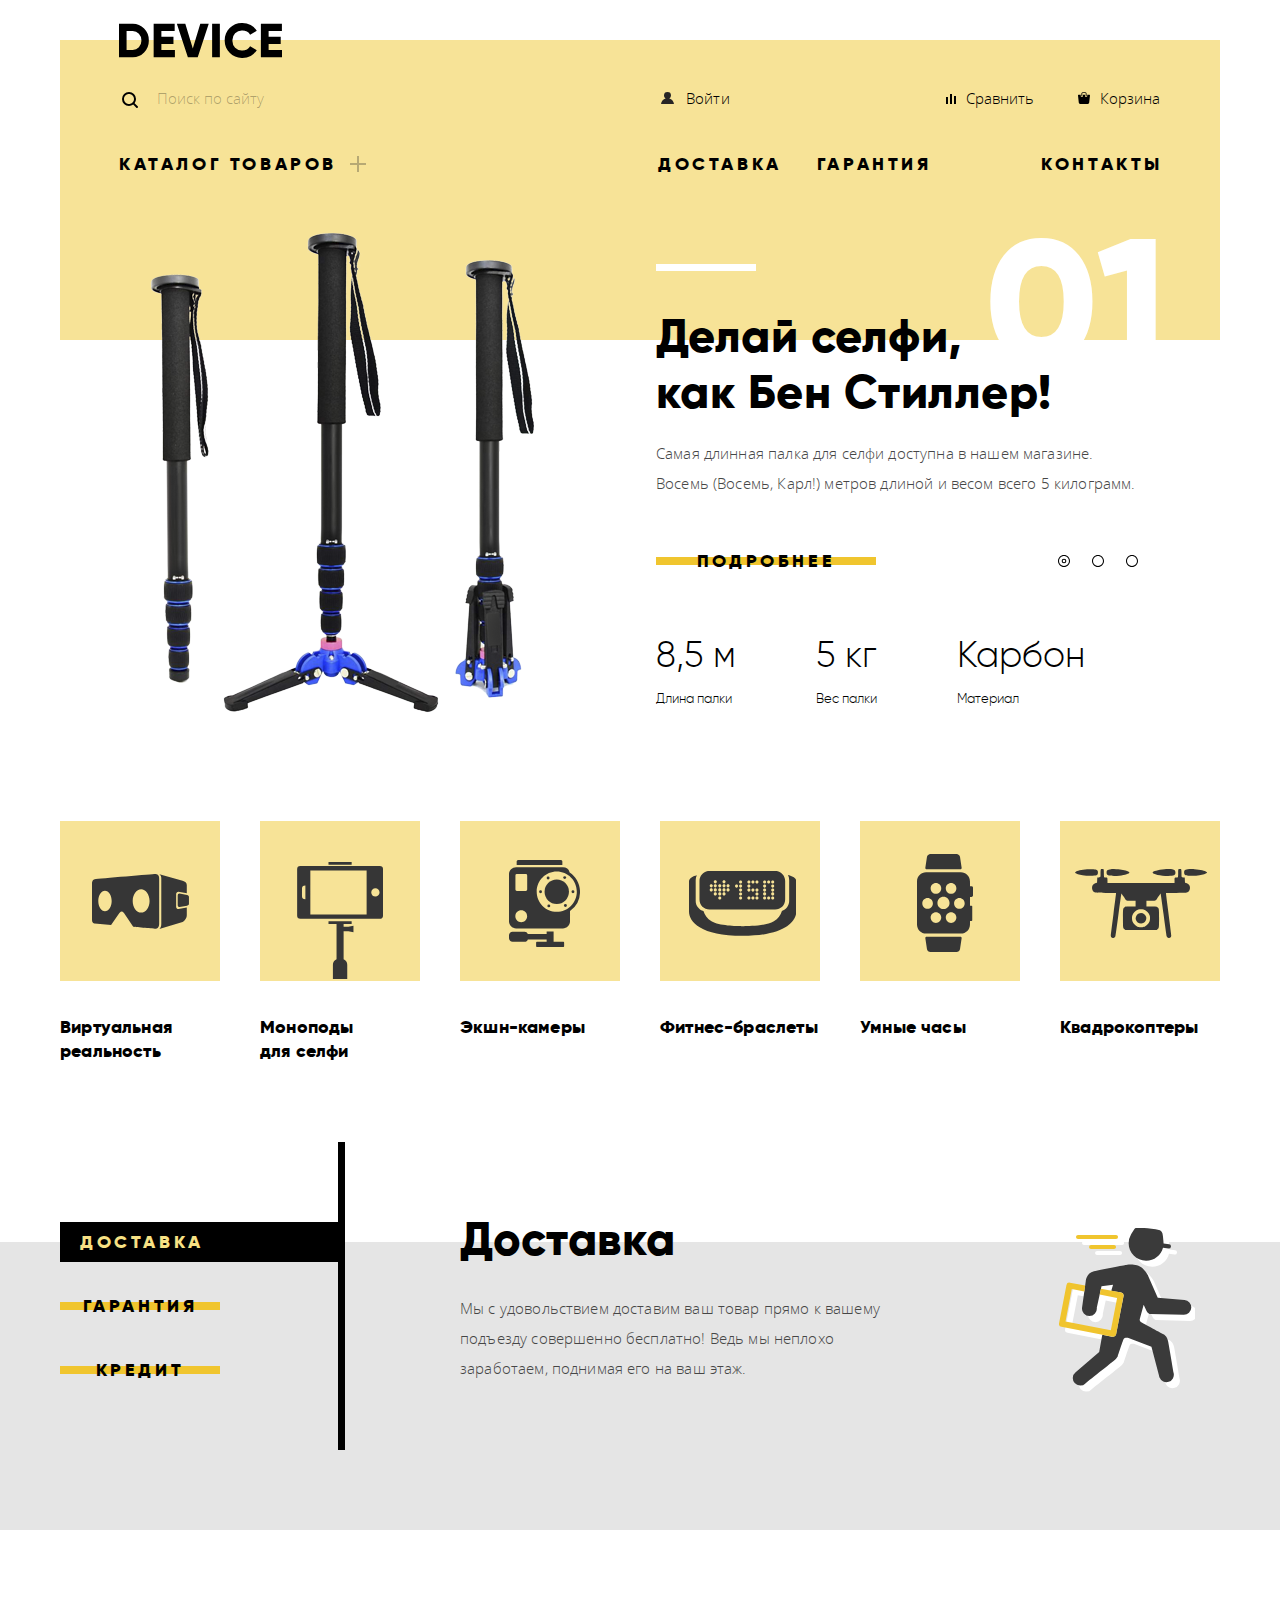
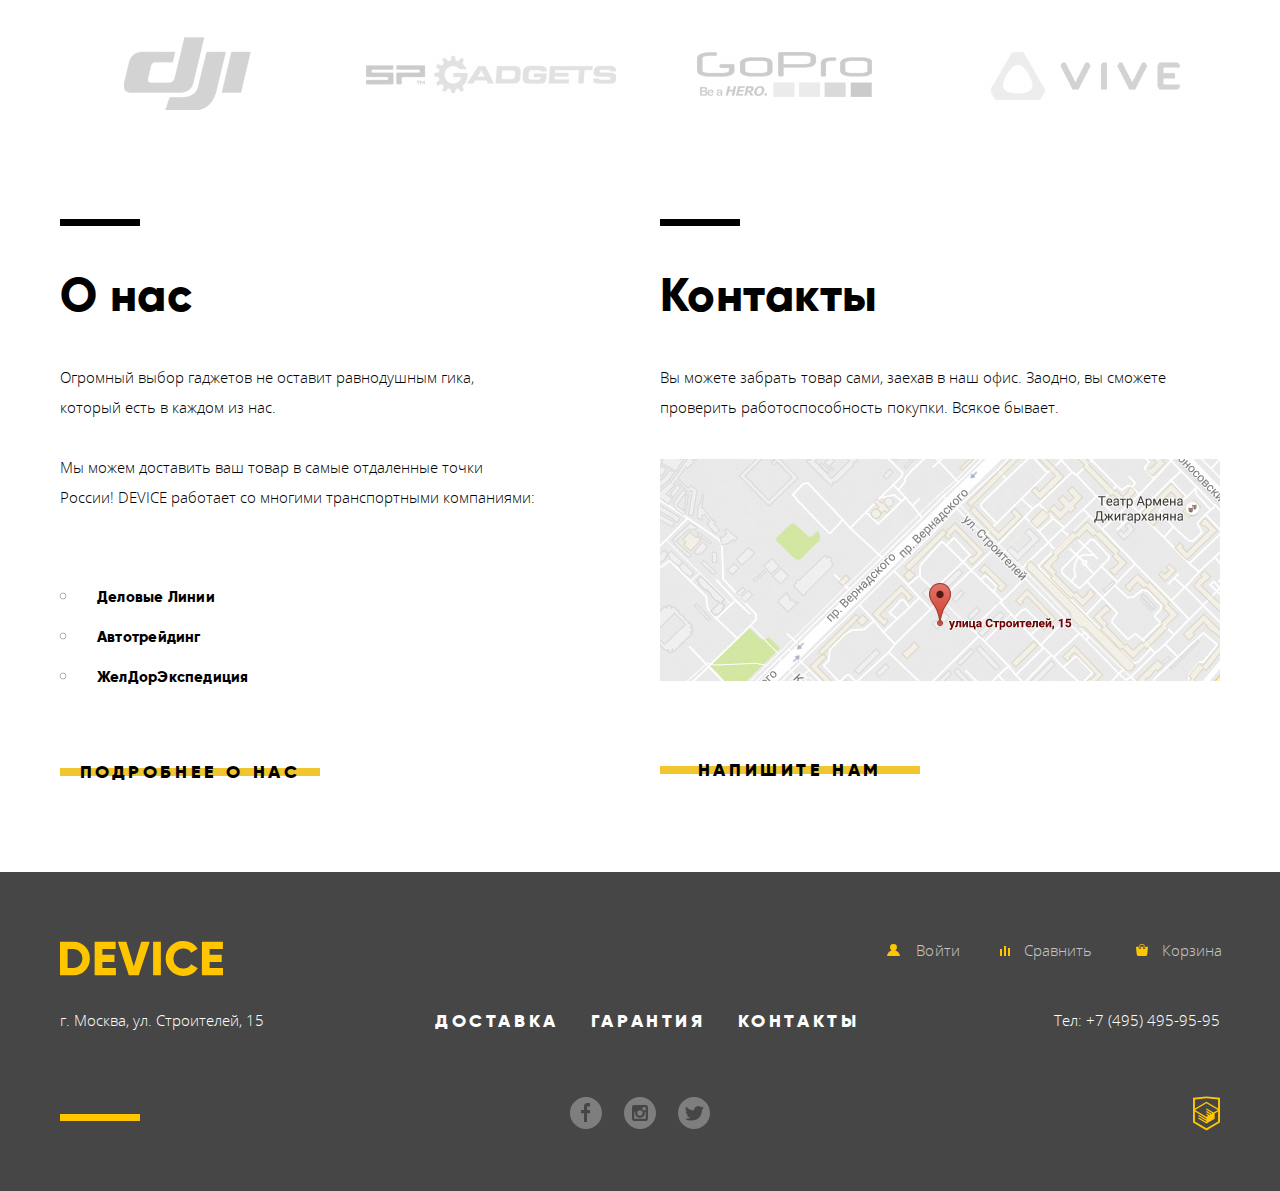
==== commit ac169d9b: "second_final" ====
--- a/index.html
+++ b/index.html
@@ -3,93 +3,94 @@
 	<head>
 		<meta charset="UTF-8">
 		<title>Device</title>
-		<link rel="stylesheet" href="css/fonts.css">
-		<link rel="stylesheet" href="css/style.css">
+		<link rel="stylesheet" href="css/normalize.min.css">
+		<link rel="stylesheet" href="css/style.min.css">
 	</head>
 	<body class="page">
 		<!-- Шапка -->
 		<header class="header">
-			<!-- Логотип -->
-			<a class="logotype header__logotype" aria-label="Логотип Device">
-				<svg xmlns="http://www.w3.org/2000/svg" width="163" height="35" viewBox="0 0 163 35">
-					<path d="M-.151.702v33.6h13.532a15.72 15.72 0 0 0 11.72-4.824 16.458 16.458 0 0 0 4.712-11.976 16.458 16.458 0 0 0-4.712-11.976A15.723 15.723 0 0 0 13.381.702H-.151zM7.582 26.91V8.091h5.8a8.646 8.646 0 0 1 6.5 2.568 9.407 9.407 0 0 1 2.489 6.84 9.406 9.406 0 0 1-2.489 6.84 8.642 8.642 0 0 1-6.5 2.568h-5.8zm34.8-5.952h12.082v-7.3H42.378V8.091h13.291V.702H34.645v33.6H55.91V26.91H42.378v-5.952zm36.343 13.344L89.744.702h-8.458l-7.491 24.72L66.304.702h-8.457l11.019 33.6h9.859zm14.4 0h7.733V.702h-7.733v33.6zm38.615-1.416a15.506 15.506 0 0 0 6.041-5.688l-6.67-3.84a7.482 7.482 0 0 1-3.165 3.024 9.87 9.87 0 0 1-4.664 1.1 9.595 9.595 0 0 1-7.177-2.736 9.909 9.909 0 0 1-2.682-7.248 9.909 9.909 0 0 1 2.682-7.248 9.595 9.595 0 0 1 7.177-2.736 9.897 9.897 0 0 1 4.639 1.08 7.592 7.592 0 0 1 3.19 3.048l6.67-3.84a15.873 15.873 0 0 0-6.09-5.688 17.42 17.42 0 0 0-8.409-2.088c-9.779-.272-17.797 7.691-17.591 17.472-.208 9.781 7.809 17.747 17.588 17.476a17.52 17.52 0 0 0 8.458-2.088zm17.881-11.928h12.082v-7.3h-12.085V8.091h13.29V.702h-21.023v33.6h21.265V26.91h-13.532v-5.952z" data-name="-e-logo"/>
-				</svg>
-			</a>
-			<!-- Меню -->
-			<section class="menu">
-				<h2 class="visually-hidden">Меню</h2>
-				<!-- Поиск -->
-				<form class="search" action="https://echo.htmlacademy.ru" method="GET">
-					<input class="search__input" name="search-field" type="text" placeholder="Поиск по сайту"><!--
-				 --><button class="search__button" type="submit">Найти</button>
-				</form>
-
-				<!-- Блок пользователя -->
-				<ul class="user-menu">
-					<li class="user-menu__item">
-						<a class="user-menu__link login-icon" href="login.html">Войти</a>
-					</li>
-				</ul>
-
-				<!-- Блок корзины -->
-				<ul class="cart-menu">
-					<li class="cart-menu__item">
-						<a class="cart-menu__link compare-icon" href="compare.html">Сравнить</a>
-					</li>
-					<li class="cart-menu__item">
-						<a class="cart-menu__link cart-icon" href="cart.html">Корзина</a>
-					</li>
-				</ul>
-			</section>
-
-			<!-- Навигация -->
-			<nav class="navigation">
-				<h2 class="visually-hidden">Навигация</h2>
-				<ul class="navigation__list">
-					<li class="navigation__item">
-						<a class="navigation__button plus-icon" href="catalog.html">Каталог товаров</a>
-						<section class="dropdown">
-							<h3 class="visually-hidden">Каталог товаров</h3>
-							<ul class="dropdown__list">
-								<li class="dropdown__item">
-									<a class="dropdown__link" href="">Виртуальная реальность</a>
-								</li>
-								<li class="dropdown__item">
-									<a class="dropdown__link" href="catalog.html">Моноподы для селфи</a>
-								</li>
-								<li class="dropdown__item">
-									<a class="dropdown__link" href="">Экшн-камеры</a>
-								</li>
-							</ul>
-							<ul class="dropdown__list">
-								<li class="dropdown__item">
-									<a class="dropdown__link" href="">Фитнес-браслеты</a>
-								</li>
-								<li class="dropdown__item">
-									<a class="dropdown__link" href="">Умные часы</a>
-								</li>
-							</ul>
-							<ul class="dropdown__list">
-								<li class="dropdown__item">
-									<a class="dropdown__link" href="">Квадрокоптеры</a>
-								</li>
-							</ul>
-						</section>
-					</li>
-					<li class="navigation__item">
-						<a class="navigation__link" href="">Доставка</a>
-					</li>
-					<li class="navigation__item">
-						<a class="navigation__link" href="">Гарантия</a>
-					</li>
-					<li class="navigation__item">
-						<a class="navigation__link" href="">Контакты</a>
-					</li>
-				</ul>
-			</nav>
-
+			<!-- Шапка (содержимое) -->
+			<div class="header__content">
+				<!-- Логотип -->
+				<a class="logotype header__logotype" aria-label="Логотип Device">
+					<svg xmlns="http://www.w3.org/2000/svg" width="163" height="35" viewBox="0 0 163 35">
+						<path d="M-.151.702v33.6h13.532a15.72 15.72 0 0 0 11.72-4.824 16.458 16.458 0 0 0 4.712-11.976 16.458 16.458 0 0 0-4.712-11.976A15.723 15.723 0 0 0 13.381.702H-.151zM7.582 26.91V8.091h5.8a8.646 8.646 0 0 1 6.5 2.568 9.407 9.407 0 0 1 2.489 6.84 9.406 9.406 0 0 1-2.489 6.84 8.642 8.642 0 0 1-6.5 2.568h-5.8zm34.8-5.952h12.082v-7.3H42.378V8.091h13.291V.702H34.645v33.6H55.91V26.91H42.378v-5.952zm36.343 13.344L89.744.702h-8.458l-7.491 24.72L66.304.702h-8.457l11.019 33.6h9.859zm14.4 0h7.733V.702h-7.733v33.6zm38.615-1.416a15.506 15.506 0 0 0 6.041-5.688l-6.67-3.84a7.482 7.482 0 0 1-3.165 3.024 9.87 9.87 0 0 1-4.664 1.1 9.595 9.595 0 0 1-7.177-2.736 9.909 9.909 0 0 1-2.682-7.248 9.909 9.909 0 0 1 2.682-7.248 9.595 9.595 0 0 1 7.177-2.736 9.897 9.897 0 0 1 4.639 1.08 7.592 7.592 0 0 1 3.19 3.048l6.67-3.84a15.873 15.873 0 0 0-6.09-5.688 17.42 17.42 0 0 0-8.409-2.088c-9.779-.272-17.797 7.691-17.591 17.472-.208 9.781 7.809 17.747 17.588 17.476a17.52 17.52 0 0 0 8.458-2.088zm17.881-11.928h12.082v-7.3h-12.085V8.091h13.29V.702h-21.023v33.6h21.265V26.91h-13.532v-5.952z" data-name="-e-logo"></path>
+					</svg>
+				</a>
+				<!-- Меню -->
+				<section class="menu">
+					<h2 class="visually-hidden">Меню</h2>
+					<!-- Поиск -->
+					<form class="search" action="https://echo.htmlacademy.ru" method="GET">
+						<input class="search__input" name="search-field" type="text" placeholder="Поиск по сайту"><!--
+					 --><button class="search__button" type="submit" aria-label="Найти">Найти</button>
+					</form>
+
+					<!-- Блок пользователя -->
+					<ul class="user-menu">
+						<li class="user-menu__item">
+							<a class="user-menu__link login-icon" href="login.html" aria-label="Войти">Войти</a>
+						</li>
+					</ul>
+
+					<!-- Блок корзины -->
+					<ul class="cart-menu">
+						<li class="cart-menu__item">
+							<a class="cart-menu__link compare-icon" href="compare.html" aria-label="Сравнить товары">Сравнить</a>
+						</li>
+						<li class="cart-menu__item">
+							<a class="cart-menu__link cart-icon" href="cart.html" aria-label="Корзина">Корзина</a>
+						</li>
+					</ul>
+				</section>
+
+				<!-- Навигация -->
+				<nav class="navigation">
+					<h2 class="visually-hidden">Навигация</h2>
+					<ul class="navigation__list">
+						<li class="navigation__item">
+							<a class="navigation__button plus-icon" href="catalog.html" aria-label="Каталог товаров">Каталог товаров</a>
+							<section class="dropdown">
+								<h3 class="visually-hidden">Каталог товаров</h3>
+								<ul class="dropdown__list">
+									<li class="dropdown__item">
+										<a class="dropdown__link" href="" aria-label="Виртуальная реальность">Виртуальная реальность</a>
+									</li>
+									<li class="dropdown__item">
+										<a class="dropdown__link" href="catalog.html" aria-label="Моноподы для селфи">Моноподы для селфи</a>
+									</li>
+									<li class="dropdown__item">
+										<a class="dropdown__link" href="" aria-label="Экшн-камеры">Экшн-камеры</a>
+									</li>
+								</ul>
+								<ul class="dropdown__list">
+									<li class="dropdown__item">
+										<a class="dropdown__link" href="" aria-label="Фитнес-браслеты">Фитнес-браслеты</a>
+									</li>
+									<li class="dropdown__item">
+										<a class="dropdown__link" href="" aria-label="Умные часы">Умные часы</a>
+									</li>
+								</ul>
+								<ul class="dropdown__list">
+									<li class="dropdown__item">
+										<a class="dropdown__link" href="" aria-label="Квадрокоптеры">Квадрокоптеры</a>
+									</li>
+								</ul>
+							</section>
+						</li>
+						<li class="navigation__item">
+							<a class="navigation__link" href="" aria-label="Доставка">Доставка</a>
+						</li>
+						<li class="navigation__item">
+							<a class="navigation__link" href="" aria-label="Гарантия">Гарантия</a>
+						</li>
+						<li class="navigation__item">
+							<a class="navigation__link" href="" aria-label="Контакты">Контакты</a>
+						</li>
+					</ul>
+				</nav>
+			</div>
 		</header>
-
 		<!-- Основное содержание -->
 		<main class="main">
 			<!-- Промо -->
@@ -108,7 +109,7 @@
 									Самая длинная палка для селфи доступна в нашем магазине.<br>
 									Восемь (Восемь, Карл!) метров длиной и весом всего 5 килограмм.
 								</p>
-								<a class="button product-card__button" href="">Подробнее</a>
+								<a class="button product-card__button" href="" aria-label="Подробнее">Подробнее</a>
 								<dl class="product-card__characters">
 									<div class="product-card__characters-group">
 										<dt class="product-card__key">Длина палки</dt>
@@ -196,32 +197,32 @@
 				<h2 class="visually-hidden">Каталог</h2>
 				<ul class="catalog__list">
 					<li class="catalog__item">
-						<a class="catalog__link catalog__link--bg_virtual-reality" href="">
+						<a class="catalog__link catalog__link--bg_virtual-reality" href="" aria-label="Виртуальная реальность">
 							<h3>Виртуальная реальность</h3>
 						</a>
 					</li>
 					<li class="catalog__item">
-						<a class="catalog__link catalog__link--bg_monopods-for-selfie" href="catalog.html">
+						<a class="catalog__link catalog__link--bg_monopods-for-selfie" href="catalog.html" aria-label="Моноподы для селфи">
 							<h3>Моноподы <br>для селфи</h3>
 						</a>
 					</li>
 					<li class="catalog__item">
-						<a class="catalog__link catalog__link--bg_action-cameras" href="">
+						<a class="catalog__link catalog__link--bg_action-cameras" href="" aria-label="Экшн-камеры">
 							<h3>Экшн-камеры</h3>
 						</a>
 					</li>
 					<li class="catalog__item">
-						<a class="catalog__link catalog__link--bg_fitness-bracelets" href="">
+						<a class="catalog__link catalog__link--bg_fitness-bracelets" href="" aria-label="Фитнес-браслеты">
 							<h3>Фитнес-браслеты</h3>
 						</a>
 					</li>
 					<li class="catalog__item">
-						<a class="catalog__link catalog__link--bg_smart-watches" href="">
+						<a class="catalog__link catalog__link--bg_smart-watches" href="" aria-label="Умные часы">
 							<h3>Умные часы</h3>
 						</a>
 					</li>
 					<li class="catalog__item">
-						<a class="catalog__link catalog__link--bg_quadcopters" href="">
+						<a class="catalog__link catalog__link--bg_quadcopters" href="" aria-label="Квадрокоптеры">
 							<h3>Квадрокоптеры</h3>
 						</a>
 					</li>
@@ -237,15 +238,15 @@
 					<ul class="services__tabs">
 						<li class="services__tab">
 							<input type="radio" name="services__button" id="services__button-1" checked>
-							<label class="services__button" for="services__button-1">Доставка</label>
+							<label class="services__button" for="services__button-1" aria-label="Доставка">Доставка</label>
 						</li>
 						<li class="services__tab">
 							<input type="radio" name="services__button" id="services__button-2">
-							<label class="button button--s" for="services__button-2">Гарантия</label>
+							<label class="button button--s" for="services__button-2" aria-label="Гарантия">Гарантия</label>
 						</li>
 						<li class="services__tab">
-							<input type="radio" name="services__button" id="services__button-2">
-							<label class="button button--s" for="services__button-3">Кредит</label>
+							<input type="radio" name="services__button" id="services__button-3">
+							<label class="button button--s" for="services__button-3" aria-label="Кредит">Кредит</label>
 						</li>
 					</ul>
 
@@ -319,7 +320,7 @@
 							<span>ЖелДорЭкспедиция</span>
 						</li>
 					</ul>
-					<a class="button button--xl about-us__button" href="">Подробнее о нас</a>
+					<a class="button button--xl about-us__button" href="" aria-label="Подробнее о нас">Подробнее о нас</a>
 				</section>
 
 				<!-- Контакты -->
@@ -328,10 +329,10 @@
 					<p class="contacts__text">
 						Вы можете забрать товар сами, заехав в наш офис. Заодно, вы сможете проверить работоспособность покупки. Всякое бывает.
 					</p>
-					<a class="contacts__map">
+					<a class="contacts__map" href="https://yandex.ru/maps/213/moscow/?ll=37.529655%2C55.686980&mode=search&sll=37.622504%2C55.753215&source=tableau_morda-newtab&sspn=1.972046%2C0.657539&text=%D1%83%D0%BB%D0%B8%D1%86%D0%B0%20%D0%A1%D1%82%D1%80%D0%BE%D0%B8%D1%82%D0%B5%D0%BB%D0%B5%D0%B9%2C%2015&utm_campaign=maps&utm_medium=morda-newtab&utm_source=tableau_morda-newtab&z=17">
 						<img src="img/map-jpg.jpg" alt="Карта" width="560" height="222">
 					</a>
-					<button class="button button--xl contacts__button" type="button">Напишите нам</button>
+					<a class="button button--xl contacts__button" href="contacts-us.html" aria-label="Написать нам">Напишите нам</a>
 				</section>
 			</div>
 		</main>
@@ -342,24 +343,24 @@
 				<!-- Логотип -->
 				<a class="logotype logotype--gold footer__logotype" aria-label="Логотип Device">
 					<svg xmlns="http://www.w3.org/2000/svg" width="163" height="35" viewBox="0 0 163 35">
-						<path d="M-.151.702v33.6h13.532a15.72 15.72 0 0 0 11.72-4.824 16.458 16.458 0 0 0 4.712-11.976 16.458 16.458 0 0 0-4.712-11.976A15.723 15.723 0 0 0 13.381.702H-.151zM7.582 26.91V8.091h5.8a8.646 8.646 0 0 1 6.5 2.568 9.407 9.407 0 0 1 2.489 6.84 9.406 9.406 0 0 1-2.489 6.84 8.642 8.642 0 0 1-6.5 2.568h-5.8zm34.8-5.952h12.082v-7.3H42.378V8.091h13.291V.702H34.645v33.6H55.91V26.91H42.378v-5.952zm36.343 13.344L89.744.702h-8.458l-7.491 24.72L66.304.702h-8.457l11.019 33.6h9.859zm14.4 0h7.733V.702h-7.733v33.6zm38.615-1.416a15.506 15.506 0 0 0 6.041-5.688l-6.67-3.84a7.482 7.482 0 0 1-3.165 3.024 9.87 9.87 0 0 1-4.664 1.1 9.595 9.595 0 0 1-7.177-2.736 9.909 9.909 0 0 1-2.682-7.248 9.909 9.909 0 0 1 2.682-7.248 9.595 9.595 0 0 1 7.177-2.736 9.897 9.897 0 0 1 4.639 1.08 7.592 7.592 0 0 1 3.19 3.048l6.67-3.84a15.873 15.873 0 0 0-6.09-5.688 17.42 17.42 0 0 0-8.409-2.088c-9.779-.272-17.797 7.691-17.591 17.472-.208 9.781 7.809 17.747 17.588 17.476a17.52 17.52 0 0 0 8.458-2.088zm17.881-11.928h12.082v-7.3h-12.085V8.091h13.29V.702h-21.023v33.6h21.265V26.91h-13.532v-5.952z" data-name="-e-logo"/>
+						<path d="M-.151.702v33.6h13.532a15.72 15.72 0 0 0 11.72-4.824 16.458 16.458 0 0 0 4.712-11.976 16.458 16.458 0 0 0-4.712-11.976A15.723 15.723 0 0 0 13.381.702H-.151zM7.582 26.91V8.091h5.8a8.646 8.646 0 0 1 6.5 2.568 9.407 9.407 0 0 1 2.489 6.84 9.406 9.406 0 0 1-2.489 6.84 8.642 8.642 0 0 1-6.5 2.568h-5.8zm34.8-5.952h12.082v-7.3H42.378V8.091h13.291V.702H34.645v33.6H55.91V26.91H42.378v-5.952zm36.343 13.344L89.744.702h-8.458l-7.491 24.72L66.304.702h-8.457l11.019 33.6h9.859zm14.4 0h7.733V.702h-7.733v33.6zm38.615-1.416a15.506 15.506 0 0 0 6.041-5.688l-6.67-3.84a7.482 7.482 0 0 1-3.165 3.024 9.87 9.87 0 0 1-4.664 1.1 9.595 9.595 0 0 1-7.177-2.736 9.909 9.909 0 0 1-2.682-7.248 9.909 9.909 0 0 1 2.682-7.248 9.595 9.595 0 0 1 7.177-2.736 9.897 9.897 0 0 1 4.639 1.08 7.592 7.592 0 0 1 3.19 3.048l6.67-3.84a15.873 15.873 0 0 0-6.09-5.688 17.42 17.42 0 0 0-8.409-2.088c-9.779-.272-17.797 7.691-17.591 17.472-.208 9.781 7.809 17.747 17.588 17.476a17.52 17.52 0 0 0 8.458-2.088zm17.881-11.928h12.082v-7.3h-12.085V8.091h13.29V.702h-21.023v33.6h21.265V26.91h-13.532v-5.952z" data-name="-e-logo"></path>
 					</svg>
 				</a>
 
 				<!-- Блок пользователя -->
 				<ul class="user-menu footer__user-menu">
 					<li class="user-menu__item login-icon login-icon--gold">
-						<a class="user-menu__link user-menu__link--color_white" href="login.html">Войти</a>
+						<a class="user-menu__link user-menu__link--color_white" href="login.html" aria-label="Войти">Войти</a>
 					</li>
 				</ul>
 
 				<!-- Блок корзины -->
 				<ul class="cart-menu footer__cart-menu">
 					<li class="cart-menu__item compare-icon compare-icon--gold">
-						<a class="cart-menu__link cart-menu__link--color_white" href="compare.html">Сравнить</a>
+						<a class="cart-menu__link cart-menu__link--color_white" href="compare.html" aria-label="Сравнить товары">Сравнить</a>
 					</li>
 					<li class="cart-menu__item cart-icon cart-icon--gold">
-						<a class="cart-menu__link cart-menu__link--color_white" href="cart.html">Корзина</a>
+						<a class="cart-menu__link cart-menu__link--color_white" href="cart.html" aria-label="Корзина">Корзина</a>
 					</li>
 				</ul>
 			</div>
@@ -372,18 +373,18 @@
 					<h2 class="visually-hidden">Навигация</h2>
 					<ul class="footer-navigation__list">
 						<li class="footer-navigation__item">
-							<a class="footer-navigation__link" href="">Доставка</a>
+							<a class="footer-navigation__link" href="" aria-label="Доставка">Доставка</a>
 						</li>
 						<li class="footer-navigation__item">
-							<a class="footer-navigation__link" href="">Гарантия</a>
+							<a class="footer-navigation__link" href="" aria-label="Гарантия">Гарантия</a>
 						</li>
 						<li class="footer-navigation__item">
-							<a class="footer-navigation__link" href="">Контакты</a>
+							<a class="footer-navigation__link" href="" aria-label="Контакты">Контакты</a>
 						</li>
 					</ul>
 				</nav>
 
-				<span class="telephone">Тел: <a href="tel:+74954959595">+7 (495) 495-95-95</a></span>
+				<span class="telephone">Тел: <a href="tel:+74954959595" aria-label="Позвонить нам">+7 (495) 495-95-95</a></span>
 			</div>
 
 			<div class="footer__row footer__string">
@@ -407,7 +408,7 @@
 				</ul>
 
 				<!-- Копирайт -->
-				<a class="copyright" href="https://up.htmlacademy.ru/htmlcss/26" target="_blank">
+				<a class="copyright" href="https://up.htmlacademy.ru/htmlcss/26" target="_blank" aria-label="HTML Academy">
 					<img src="img/logo-html.svg" alt="Разработано HTML Academy" width="27" height="35">
 				</a>
 			</div>
@@ -418,17 +419,17 @@
 			<form class="contacts-form contacts-modal__form" name="fiedback" action="https://echo.htmlacademy.ru" method="post">
 				<div class="contacts-form__row">
 					<div class="contacts-form__half">
-						<label for="contacts-form__label">Ваше имя:</label>
+						<label for="name-field">Ваше имя:</label>
 						<br>
 						<input class="contacts-form__field" id="name-field" name="name-field" type="text" placeholder="Имя и фамилия">
 					</div>
 					<div class="form__half">
-						<label for="contacts-form__label">Ваш e-mail:</label>
+						<label for="email-field">Ваш e-mail:</label>
 						<br>
 						<input class="contacts-form__field" id="email-field" name="email-field" type="email" placeholder="email@example.com">
 					</div>
 				</div>
-				<label for="contacts-form__label">Текст письма:</label>
+				<label for="text-field--modal">Текст письма:</label>
 				<br>
 				<textarea class="contacts-form__field contacts-form__field--big" name="text" id="text-field--modal" placeholder="В свободной форме"></textarea>
 				<button class="button contacts-modal__button" type="submit">Отправить</button>
@@ -438,11 +439,9 @@
 
 		<!-- Модальное окно: Карта -->
 		<div class="map-modal">
-			<a class="map-modal__link" href="https://www.google.ru/maps/place/%D1%83%D0%BB.+%D0%A1%D1%82%D1%80%D0%BE%D0%B8%D1%82%D0%B5%D0%BB%D0%B5%D0%B9,+15,+%D0%9C%D0%BE%D1%81%D0%BA%D0%B2%D0%B0,+119311/@55.687034,37.5274293,17z/data=!3m1!4b1!4m5!3m4!1s0x46b54cf65f5c8955:0x694710ccd55501e!8m2!3d55.687031!4d37.529618?hl=ru" target="_blank">
-				<iframe src="https://yandex.ru/map-widget/v1/-/CGgBEDOK" width="960" height="559" frameborder="0" allowfullscreen="true"></iframe>
-			</a>
+			<iframe src="https://yandex.ru/map-widget/v1/-/CGgBEDOK" width="960" height="559"></iframe>
 			<button class="modal-close" id="modal-map-close">Закрыть</button>
 		</div>
-		<script src="js/script.js"></script>
+		<script src="js/script.min.js"></script>
 	</body>
 </html>
--- a/css/style.min.css
+++ b/css/style.min.css
@@ -0,0 +1 @@
+@font-face{font-family:"Open Sans";src:url(../fonts/opensans.woff2) format("woff2"),url(../fonts/opensans.woff) format("woff"),url(../fonts/OpenSans-Regular.ttf) format("truetype");font-weight:500}@font-face{font-family:"Open Sans";src:url(../fonts/opensanslight.woff2) format("woff2"),url(../fonts/opensanslight.woff) format("woff"),url(../fonts/OpenSans-Light.ttf) format("truetype");font-weight:100}@font-face{font-family:"Gilroy";src:url(../fonts/gilroylight.woff2) format("woff2"),url(../fonts/gilroylight.woff) format("woff"),url(../fonts/Gilroylight.ttf) format("truetype");font-weight:100}@font-face{font-family:"Gilroy";src:url(../fonts/gilroyextrabold.woff2) format("woff2"),url(../fonts/gilroyextrabold.woff) format("woff"),url(../fonts/Gilroyextrabold.ttf) format("truetype");font-weight:900}*,::before,::after{box-sizing:inherit}html{box-sizing:border-box}html,body{margin:0;padding:0;font-family:"Open Sans","Arial",sans-serif;font-weight:100;font-size:15px;font-weight:normal;line-height:30px;background-color:#fff}body{padding-top:40px}a,button{font:inherit;text-decoration:none;color:#000;cursor:pointer}@keyframes modal-open{0%{transform:translateY(-1000px)}80%{transform:translateY(20px)}90%{transform:translateY(-20px)}100%{transform:translateY(0)}}.visually-hidden{display:none}.logotype--gold svg{fill:#ffc600}.button{position:relative;z-index:10;display:block;width:220px;font-family:"Gilroy","Arial",sans-serif;font-weight:900;font-size:18px;line-height:40px;text-transform:uppercase;letter-spacing:3.6px;text-align:center;background:none;background-color:transparent;border:none;cursor:pointer}.button--s{width:160px}.button--xl{width:260px}.button::before{content:"";position:absolute;top:16px;bottom:16px;left:0;right:0;z-index:-1;display:block;padding:0;transition:top,bottom;transition-duration:.3s;background-color:#f0c52e}.button:hover::before{top:0;bottom:0}.button:active{color:rgba(0,0,0,0.3)}.address{width:210px;font-family:"Open Sans","Arial",sans-serif;font-weight:100;font-size:15px;line-height:30px;font-style:normal}.map--modal{display:none}.contacts-modal{position:fixed;left:50%;top:50vh;z-index:99;display:none;width:960px;min-height:553px;margin-top:-300px;margin-left:-480px;padding:100px;padding-bottom:80px;background-color:#fff;box-shadow:0 10px 20px 0 rgba(4,6,6,0.2)}.contacts-modal--open{display:block;animation-name:modal-open;animation-duration:500ms}.modal-close{position:absolute;top:20px;right:20px;width:55px;height:55px;font-size:0;background:none;border:none;background-image:url(../img/modal-close.svg);border-radius:50%;opacity:.5}.modal-close:hover{opacity:1}.modal-close:active{opacity:.3}.contacts-form__row{display:flex;justify-content:space-between;margin-bottom:35px}.contacts-form__field{margin-top:10px;width:360px;height:50px}.contacts-form label{font-family:"Gilroy","Arial",sans-serif;font-weight:900;font-size:18px;line-height:24px;color:#000}.contacts-form__field{padding:10px;font-family:"Open Sans","Arial",sans-serif;font-weight:500;font-size:14px;line-height:18px;color:rgba(70,70,70,0.4);background-color:#f2f2f2;border:none}.contacts-form__field:hover{background-color:#eaeaea}.contacts-form__field:focus{background-color:#fff;outline:3px solid #f0c52e}.contacts-form__field:invalid{outline:none;background-color:#f6dada}.contacts-form__field::-webkit-input-placeholder{font-family:"Open Sans","Arial",sans-serif;font-weight:500;font-size:14px;line-height:18px;color:rgba(70,70,70,0.4)}.contacts-form__field:-moz-placeholder{color:rgba(70,70,70,0.4)}.contacts-form__field:-ms-input-placeholder{color:rgba(70,70,70,0.4)}.contacts-form__field--big{width:100%;min-height:150px;resize:none}.contacts-modal__button{margin-top:50px}.map-modal{position:fixed;left:50%;top:50vh;z-index:100;display:none;margin-top:-300px;margin-left:-480px;width:960px;height:559px;box-shadow:0 10px 20px 0 rgba(4,6,6,0.2);background-color:#fff}.map-modal--open{display:block;animation-name:modal-open;animation-duration:500ms}.map-modal iframe{border:0}.header__content{position:relative;width:1160px;min-height:300px;padding-top:35px;padding-left:59px;padding-right:62px;background-color:#F7E397}.header{width:1200px;padding-left:20px;padding-right:20px;margin-left:auto;margin-right:auto}.catalog-header{min-height:186px;border-bottom:1px solid transparent}.header__logotype{position:absolute;top:-17.5px}.logotype{display:block;height:35px}.logotype:hover{opacity:.6}.logotype:active{opacity:.3}.menu{display:flex;align-items:center;margin-bottom:29px}.search{margin-left:3px;margin-right:95px}.search__input{width:356px;height:46px;padding-left:35px;vertical-align:baseline;font:inherit;color:rgba(0,0,0,0.3);background:none;background-image:url(../img/search.svg);background-repeat:no-repeat;background-position:0 55%;border:none}.search__input::-webkit-input-placeholder{font-family:"Open Sans","Arial",sans-serif;font-weight:100;font-size:15px;color:rgba(0,0,0,0.3)}.search__input:-ms-input-placeholder{font-family:"Open Sans","Arial",sans-serif;font-weight:100;font-size:15px;letter-spacing:.15px;color:rgba(0,0,0,0.3)}.search__input:-moz-placeholder{font-family:"Open Sans","Arial",sans-serif;font-weight:100;font-size:15px;line-height:30px;color:rgba(0,0,0,0.3)}.search__input:hover::-webkit-input-placeholder{color:rgba(0,0,0,0.6)}.search__input:hover:-ms-input-placeholder{color:rgba(0,0,0,0.6)}.search__input:hover:-moz-placeholder{color:rgba(0,0,0,0.6)}.search__input:focus{color:rgba(0,0,0,1);outline:none;box-shadow:inset 0 -2px 0 0 #000;border-radius:0}.search__button{padding-left:20px;padding-right:20px;font-family:"Open Sans","Arial",sans-serif;font-weight:100;font-size:15px;line-height:40px;background:none;border:2px solid #000;visibility:hidden}.search__input:focus + .search__button,.search__button:hover{visibility:visible}.search__button:hover{color:#fff;background-color:#000}.search__button:active{color:rgba(255,255,255,0.3)}.user-menu{display:flex;margin:0;padding:0;list-style:none}.user-menu__item{margin-right:20px}.user-menu__link{font-family:"Open Sans","Arial",sans-serif;font-weight:100;font-size:15px;line-height:30px;letter-spacing:.15px}.dropdown__link:hover,.navigation__button:hover,.navigation__link:hover,.cart-menu__link:hover,.user-menu__link:hover{color:rgba(0,0,0,0.6)}.dropdown__link:active,.navigation__button:active,.navigation__link:active,.cart-menu__link:active,.user-menu__link:active{color:rgba(0,0,0,0.3)}.navigation__button:hover + .dropdown,.dropdown:hover{display:flex}.logout{opacity:.3}.login-icon::before{content:"";display:inline-block;margin-right:12px;width:13px;height:12px;background-image:url(../img/user.svg)}.cart-menu{display:flex;margin:0;margin-left:auto;padding:0;list-style:none}.cart-menu__link{font-family:"Open Sans","Arial",sans-serif;font-weight:100;font-size:15px;line-height:30px}.compare-icon::before{content:"";display:inline-block;margin-right:10px;width:10px;height:10px;background-image:url(../img/compare.svg)}.cart-icon::before{content:"";display:inline-block;margin-right:10px;width:12px;height:12px;background-image:url(../img/cart.svg)}.cart-menu__item:last-child{margin-left:44px;margin-right:-2px}.navigation{margin-bottom:20px}.navigation__list{display:flex;padding:0;margin:0;font-family:"Gilroy","Arial",sans-serif;font-weight:900;list-style:none}.navigation__item{margin-right:35px}.navigation__item:first-child{margin-right:292px}.navigation__item:last-child{margin-left:auto;margin-right:-5px}.navigation__button{padding:0;font-size:18px;line-height:24px;text-transform:uppercase;letter-spacing:3.6px;background:none;border:none}.plus-icon::after{content:"";display:inline-block;margin-left:13px;width:16px;height:16px;vertical-align:-2px;background-image:url(../img/plus.svg);opacity:.3}.navigation__link{font-size:18px;line-height:24px;text-transform:uppercase;letter-spacing:3.6px}.dropdown{position:absolute;left:0;z-index:20;display:none;padding-top:25px;padding-bottom:32px;padding-left:59px;margin-top:-5px;width:100%;font-family:"Open Sans","Arial",sans-serif;font-weight:100;background-color:#F7E397}.dropdown__list{margin:0;margin-right:60px;padding:0;list-style:none}.dropdown__item{margin-bottom:6px}.promo{position:relative;z-index:0;width:1200px;padding-left:80px;padding-right:67px;margin:0 auto;margin-top:-126px;margin-bottom:57px}.slider{position:relative;min-height:550px;overflow:hidden}.slider__controls{position:absolute;bottom:173px;right:30px;display:flex;list-style:none}.slider-controls__item{margin-right:5px}.slider-controls__button{display:inline-block;width:12px;height:12px;background-image:url(../img/slider-button-empty.svg);background-size:12px 12px;cursor:pointer}.slider-controls input:checked ~ .slider-controls__button{background-image:url(../img/slider-button.svg)}.slider-controls input{margin:0;visibility:hidden}.slider-controls__button:focus{background-image:url(../img/slider-button.svg)}.slider__cards{display:flex;padding:0}.slider__cards--position_1{transform:translateX(0px)}.slider__cards--position_2{transform:translateX(-1050px)}.slider__cards--position_3{transform:translateX(-2100px)}.product-card{position:relative;display:flex;flex-direction:row-reverse;min-width:1050px;padding:0;margin:0}.product-card__image{position:absolute;left:30px}.product-card__info{width:514px;margin-left:125px;padding-top:2px}.product-card__info::before{content:"";position:absolute;top:35px;display:block;width:100px;height:7px;background-color:#fff}.product-card__title{margin:0;margin-top:77px;margin-bottom:18px;font-family:"Gilroy","Arial",sans-serif;font-weight:900;font-size:47px;line-height:56px;letter-spacing:.47px}.product-card__text{min-height:90px;margin-bottom:13px;font-family:"Open Sans","Arial",sans-serif;font-weight:100;font-size:15px;line-height:30px;letter-spacing:.15px;color:#464646}.product-card__button{margin-bottom:50px}.product-card__characters{display:flex;font-family:"Gilroy","Arial",sans-serif;font-weight:100}.product-card__characters-group{display:flex;flex-direction:column-reverse;align-items:flex-start;margin-right:80px}.product-card__characters-group:last-child{margin:0}.product-card__key{font-size:13px}.product-card__value{margin:0;margin-bottom:5px;font-size:36px;line-height:48px}.slider__index{position:absolute;top:-16px;right:0;z-index:-1;font-family:"Gilroy","Arial",sans-serif;font-weight:900;font-size:179px;line-height:179px;letter-spacing:1.79px;color:#fff}.main__catalog{margin-bottom:161px}.catalog{width:1200px;padding-left:20px;padding-right:20px;margin-left:auto;margin-right:auto}.catalog__list{display:flex;flex-wrap:wrap;justify-content:space-between;padding:0;margin:0;font-family:"Gilroy","Arial",sans-serif;font-weight:900;font-size:18px;line-height:24px;letter-spacing:.18px;list-style:none}.catalog__item{width:160px}.catalog__link{position:relative}.catalog__link h3{font-family:"Gilroy","Arial",sans-serif;font-weight:900;font-size:18px;line-height:24px;letter-spacing:.18px}.catalog__link::before{content:"";display:block;height:160px;margin-bottom:34px;background-color:#F7E397}.catalog__link:hover::before{background-color:#f0c52e}.catalog__link--bg_virtual-reality::before{background-image:url(../img/popular-1.svg);background-size:97px 55px;background-repeat:no-repeat;background-position:50% 50%}.catalog__link--bg_virtual-reality:active::before{background-image:url(../img/popular-1-op-3.svg)}.catalog__link--bg_monopods-for-selfie::before{background-image:url(../img/popular-2.svg);background-size:86px 117px;background-repeat:no-repeat;background-position:50% 95%}.catalog__link--bg_monopods-for-selfie:active::before{background-image:url(../img/popular-2-op-3.svg)}.catalog__link--bg_action-cameras::before{background-image:url(../img/popular-3.svg);background-size:71px 87px;background-repeat:no-repeat;background-position:55% 53%}.catalog__link--bg_action-cameras:active::before{background-image:url(../img/popular-3-op-3.svg)}.catalog__link--bg_fitness-bracelets::before{background-image:url(../img/popular-4.svg);background-size:107px 65px;background-repeat:no-repeat;background-position:55% 53%}.catalog__link--bg_fitness-bracelets:active::before{background-image:url(../img/popular-4-op-3.svg)}.catalog__link--bg_smart-watches::before{background-image:url(../img/popular-5.svg);background-size:56px 98px;background-repeat:no-repeat;background-position:55% 53%}.catalog__link--bg_smart-watches:active::before{background-image:url(../img/popular-5-op-3.svg)}.catalog__link--bg_quadcopters::before{background-image:url(../img/popular-6.svg);background-size:132px 69px;background-repeat:no-repeat;background-position:55% 53%}.catalog__link--bg_quadcopters:active::before{background-image:url(../img/popular-6-op-3.svg)}.services{position:relative;min-width:1200px;min-height:288px;margin-bottom:95px;background-color:#e5e5e5}.services__content{position:relative;top:-100px;left:50%;display:flex;justify-content:space-between;width:1200px;padding-left:20px;padding-right:20px;margin-left:-600px}.services__tabs{width:293px;padding:0;padding-top:80px;margin:0;margin-bottom:-20px;list-style:none;border-right:7px solid #000}.services__tab{width:100%;margin-bottom:24px;margin-right:0}.services__tab:last-child{margin-bottom:0}.services__button{display:block;padding-left:20px;font-family:"Gilroy","Arial",sans-serif;font-weight:900;font-size:18px;text-transform:uppercase;letter-spacing:3.6px;line-height:40px;color:#f7e184;background-color:#000;border:none;cursor:pointer}[name="services__button"]{position:absolute;visibility:hidden}.descriptions-wrapper{width:900px;min-height:288px;overflow:hidden}.services__descriptions{display:flex;margin-bottom:0;padding:0;padding-left:115px;list-style:none}.services__descriptions--position_1{transform:translateY(0px)}.services__descriptions--position_2{transform:translateX(-850px)}.services__descriptions--position_3{transform:translateX(-1700px)}.services__description{margin-right:50px;padding-top:58px;min-width:800px}.services__description::before{content:"";display:block;width:136px;height:164px;margin-top:13px;margin-right:65px;float:right}.delivery-icon::before{background-image:url(../img/delivery.svg)}.warranty-icon::before{width:171px;height:194px;background-image:url(../img/warranty.svg)}.credit-icon::before{width:156px;height:186px;background-image:url(../img/credit.svg)}.delivery-icon::before{background-image:url(../img/delivery.svg)}.services__title{margin-top:0;margin-bottom:30px;font-family:"Gilroy","Arial",sans-serif;font-weight:900;font-size:47px;line-height:48px;letter-spacing:.47px}.services__text{width:450px;font-family:"Open Sans","Arial",sans-serif;font-weight:100;font-size:15px;line-height:30px;letter-spacing:.15px;color:#464646}.brands{width:1200px;padding-left:20px;padding-right:20px;margin-left:auto;margin-right:auto;margin-bottom:85px}.brands__list{display:flex;justify-content:space-between;padding:0;list-style:none}.brands__image{filter:grayscale(100%);-ms-filter:-ms-grayscale(100%);opacity:.2}.brands__image:hover{filter:grayscale(0%);-ms-filter:-ms-grayscale(0%);opacity:1}.main__row{display:flex;justify-content:space-between;width:1200px;padding-left:20px;padding-right:20px;margin-left:auto;margin-right:auto}.about-us,.contacts{width:560px;margin-bottom:80px}.about-us::before,.contacts::before{content:"";display:block;width:80px;height:7px;background-color:#000}.about-us__title,.contacts__title{margin-top:45px;margin-bottom:43px;font-family:"Gilroy","Arial",sans-serif;font-weight:900;font-size:47px;line-height:48px;letter-spacing:.47px}.about-us__text,.contacts__text{margin-top:0;margin-bottom:30px;font-family:"Open Sans","Arial",sans-serif;font-size:15px;font-weight:100}.about-us__delivery-companies{margin-top:68px;padding:0;font-family:"Gilroy","Arial",sans-serif;font-weight:900;list-style:circle;list-style-position:inside;letter-spacing:.22px;font-size:20px;color:rgba(0,0,0,0.3)}.about-us__delivery-company{margin-bottom:8px}.about-us__delivery-companies span{margin-left:10px;color:#000;font-size:15px}.about-us__button,.contacts__button{margin-top:60px}.contacts__map{display:block;margin-top:37px;background:none;border:none}.footer{min-width:1200px;padding-top:60px;padding-bottom:20px;color:#fff;background-color:#464646}.footer__logotype{position:relative;top:8px}.footer__row{display:flex;justify-content:flex-start;align-items:center;width:1200px;padding-left:20px;padding-right:20px;margin-left:auto;margin-right:auto;margin-bottom:18px}.footer__row:last-child{margin-top:28px}.footer__user-menu{margin-left:auto;align-items:center}.footer__cart-menu{margin-left:20px;font-family:"Open Sans","Arial",sans-serif;font-weight:100;font-size:15px;line-height:36px}.user-menu__link--color_white{color:rgba(255,255,255,0.7)}.user-menu__link--color_white:hover{color:#fff}.user-menu__link--color_white:active{color:rgba(255,255,255,0.3)}.cart-menu__link--color_white{color:rgba(255,255,255,0.7)}.cart-menu__link--color_white:hover{color:#fff}.cart-menu__link--color_white:active{color:rgba(255,255,255,0.3)}.login-icon--gold::before{background-image:url(../img/user--gold.svg)}.compare-icon--gold::before{background-image:url(../img/compare--gold.svg)}.cart-icon--gold::before{background-image:url(../img/cart--gold.svg)}.socials{display:flex;margin-left:-40px;list-style:none}.socials__item{margin-right:22px}.socials__item:last-child{margin-right:0}.socials__link{opacity:.3}.socials__link:hover{opacity:.6}.socials__link:active{opacity:.1}.footer__string::before{content:"";width:80px;height:7px;margin-right:430px;background-color:#ffc600}.telephone{margin-left:auto;font-weight:100}.telephone a{font-family:"Open Sans","Arial",sans-serif;font-weight:100;color:#fff}.address{margin-right:160px;font-weight:100}.copyright{margin-left:auto}.copyright:hover{opacity:.6}.copyright:active{opacity:.3}.footer-navigation{width:580px;margin-top:2px;margin-left:-35px}.footer-navigation__list{display:flex;flex-wrap:wrap;font-family:"Gilroy","Arial",sans-serif;font-size:18px;font-weight:900;text-transform:uppercase;letter-spacing:3.6px;list-style:none}.footer-navigation__item{margin-right:32px}.footer-navigation__item:last-child{margin-right:0}.footer-navigation__link{color:#fff}.footer-navigation__link:hover{color:rgba(255,255,255,0.6)}.footer-navigation__link:active{color:rgba(255,255,255,0.3)}.main__header{width:1200px;padding-left:80px;padding-right:80px;margin-left:auto;margin-right:auto}.main__title{margin-top:37px;margin-bottom:24px;font-family:"Gilroy","Arial",sans-serif;font-weight:900;font-size:47px;line-height:48px;letter-spacing:.47px}.breadcrumbs{display:flex;padding:0;margin-bottom:46px;list-style:none}.breadcrumbs__item{margin-right:15px;font-family:"Open Sans","Arial",sans-serif;font-weight:100;font-size:14px;line-height:24px;letter-spacing:.14px;color:rgba(0,0,0,0.3)}.breadcrumbs__item::after{content:"";display:inline-block;width:4px;height:7px;margin-left:15px;vertical-align:1px;background-image:url(../img/nav-arrow.svg)}.breadcrumbs__item:last-child::after{visibility:hidden}.breadcrumbs__link{color:rgba(0,0,0,0.3)}.breadcrumbs__link:hover{color:rgba(0,0,0,0.6)}.breadcrumbs__link:active{color:#000}.products{min-width:1200px;background-image:linear-gradient(90deg,#d9d9d9 50%,transparent 50%),linear-gradient(270deg,#ebebeb 50%,transparent 50%),linear-gradient(90deg,#ebebeb 50%,transparent 50%);background-size:100% 70px,100% 70px,100% auto;background-repeat:no-repeat}.products__content{display:flex;width:1200px;padding-left:75px;padding-right:20px;margin-left:auto;margin-right:auto}.filters{padding-bottom:70px;margin-left:2px;width:510px;background-color:#ebebeb}.range{display:flex;width:200px;height:2px;margin-top:35px;margin-bottom:37px;background-color:#dbdbdb}.selected{display:flex;margin-left:25px;background-color:#91c92f}.thumb{position:relative;margin-top:-9px;width:20px;height:20px;background-color:#fff;background-image:url(../img/filter-button.svg);border-radius:50%;box-shadow:0 2px 2px 0 rgba(0,0,0,0.3)}.thumb:first-child{margin-right:40px}.range__price{position:absolute;left:-15px;bottom:-25px;font-family:"Gilroy","Arial",sans-serif;font-weight:100;font-size:14px;line-height:24px;color:rgba(0,0,0,0.2);white-space:nowrap;-webkit-user-select:none}.filters__title{padding-top:23px;padding-bottom:23px;padding-left:5px;margin-top:0;margin-bottom:69px;font-family:"Gilroy","Arial",sans-serif;font-weight:900;font-size:16px;line-height:24px;text-transform:uppercase;letter-spacing:3.2px;background-color:#d9d9d9}.filters-group{width:200px;padding:0;padding-top:9px;padding-bottom:30px;border:none;border-top:2px solid #000}.filters-group__title{margin:0;margin-bottom:17px;font-family:"Gilroy","Arial",sans-serif;font-weight:900;font-size:18px;line-height:24px}.filters-group input{position:absolute;visibility:hidden}.filters-group label{display:inline-flex;align-items:center;font-family:"Open Sans","Arial",sans-serif;font-weight:500;font-size:14px;line-height:40px;cursor:pointer}.filters-group input[type="checkbox"] + label::before{content:"";display:inline-block;width:27px;height:23px;margin-right:15px;background-image:url(../img/checkbox-off.svg);background-size:23px 23px;background-repeat:no-repeat}.filters-group input[type="checkbox"]:checked + label::before{background-image:url(../img/checkbox-on.svg);background-size:27px 23px}.filters-group input[type="radio"] + label::before{content:"";display:inline-block;width:25px;height:25px;margin-right:17px;vertical-align:middle;background-image:url(../img/radio-off.svg);background-size:25px 25px;background-repeat:no-repeat}.filters-group input[type="radio"]:checked + label::before{background-image:url(../img/radio-on.svg)}.filters-group label:hover::before{opacity:.6}.filters-group label:active::before{opacity:1}.filters-group input:disabled + label{opacity:.6}.button--filters{width:200px}.products-list-wrapper{flex-grow:1;background-color:#fff}.sort{display:flex;align-items:center;height:70px;padding-left:75px;margin-bottom:70px;background-color:#ebebeb}.sort__title{margin-right:50px;margin-top:0;margin-bottom:0;font-family:"Gilroy","Arial",sans-serif;font-weight:900;font-size:16px;line-height:24px;text-transform:uppercase;letter-spacing:3.2px}.sort__list{display:flex;padding:0;margin:0;list-style:none}.sort__item{margin-right:18px}.sort__button{font-family:"Open Sans","Arial",sans-serif;font-size:14px;font-weight:500;color:rgba(0,0,0,0.3);background:none;border:none}.sort__button.current{color:#000}.sort__button:hover{color:rgba(0,0,0,0.6)}.sort__button:active{color:#000}.sort__arrows{margin-left:auto}.sort__arrows .up,.sort__arrows .down{font-size:0;line-height:30px;padding:0;margin:0;width:11px;height:10px;vertical-align:middle;background:none;background-repeat:no-repeat;border:none;opacity:.2}.sort__arrows .up{background-image:url(../img/icon-up-dir.svg)}.sort__arrows .down{margin-left:15px;background-image:url(../img/icon-down-dir.svg)}.sort__arrows .up:hover,.sort__arrows .down:hover{opacity:.4}.sort__arrows .up:active,.sort__arrows .down:active{opacity:1}.sort__arrows .current{opacity:1}.products__list{display:flex;justify-content:flex-end;flex-wrap:wrap;width:830px;margin:0;list-style:none}.product{display:flex;flex-direction:column-reverse;justify-content:flex-end;width:360px;margin-bottom:45px}.product__new::before{content:"NEW";position:absolute;top:28px;right:28px;display:block;padding-top:17px;padding-bottom:9px;width:60px;height:60px;font-family:"Gilroy","Arial",sans-serif;font-weight:900;font-size:14px;letter-spacing:.7px;text-align:center;line-height:24px;border:2px solid #000;border-radius:50%;opacity:.1}.product:nth-child(odd){margin-right:40px}.product__info{display:flex;justify-content:space-between;align-items:flex-start;margin-top:23px}.product__title{margin:0;font-family:"Gilroy","Arial",sans-serif;font-weight:900;font-size:18px;line-height:24px;letter-spacing:.18px}.product__price{margin-left:20px;font-family:"Gilroy","Arial",sans-serif;font-weight:100;font-size:16px;line-height:24px;white-space:nowrap}.product__figure{position:relative;margin:0;padding:0}.product__layout{position:absolute;top:0;left:0;right:0;z-index:50;display:none;flex-direction:column;justify-content:center;align-items:center;height:380px;background-color:rgba(196,196,196,0.7)}.product__figure:hover .product__layout{display:flex}.product__layout-button{background:none;border:none;color:rgba(0,0,0,0.5)}.product__layout-button:hover{color:#000}.product__layout-button:active{color:rgba(0,0,0,0.2)}.pagination{display:flex;width:759px;padding:0;margin:0;margin-left:auto;margin-bottom:75px;margin-top:-10px;font-family:"Gilroy","Arial",sans-serif;font-weight:900;text-transform:uppercase;letter-spacing:3.2px;line-height:70px;list-style:none;background-color:#ebebeb}.pagination__item{margin-right:30px}.pagination__prev{margin-right:210px}.pagination__next{margin-left:auto;margin-right:0}.pagination__link{display:inline-block;color:rgba(0,0,0,0.3)}.pagination__link:hover{color:rgba(0,0,0,0.6)}.pagination__link:active{color:#000}.pagination__link--current{color:rgba(0,0,0)}.pagination__item:first-child .pagination__link,.pagination__item:last-child .pagination__link{padding-left:30px;padding-right:30px;color:#000}.pagination__item:first-child .pagination__link:hover{background-color:#d9d9d9}.pagination__item:first-child .pagination__link:active{background-color:#d9d9d9;color:rgba(0,0,0,0.3)}.pagination__item:last-child .pagination__link:hover{background-color:#d9d9d9}.pagination__item:last-child .pagination__link:active{background-color:#d9d9d9;color:rgba(0,0,0,0.3)}